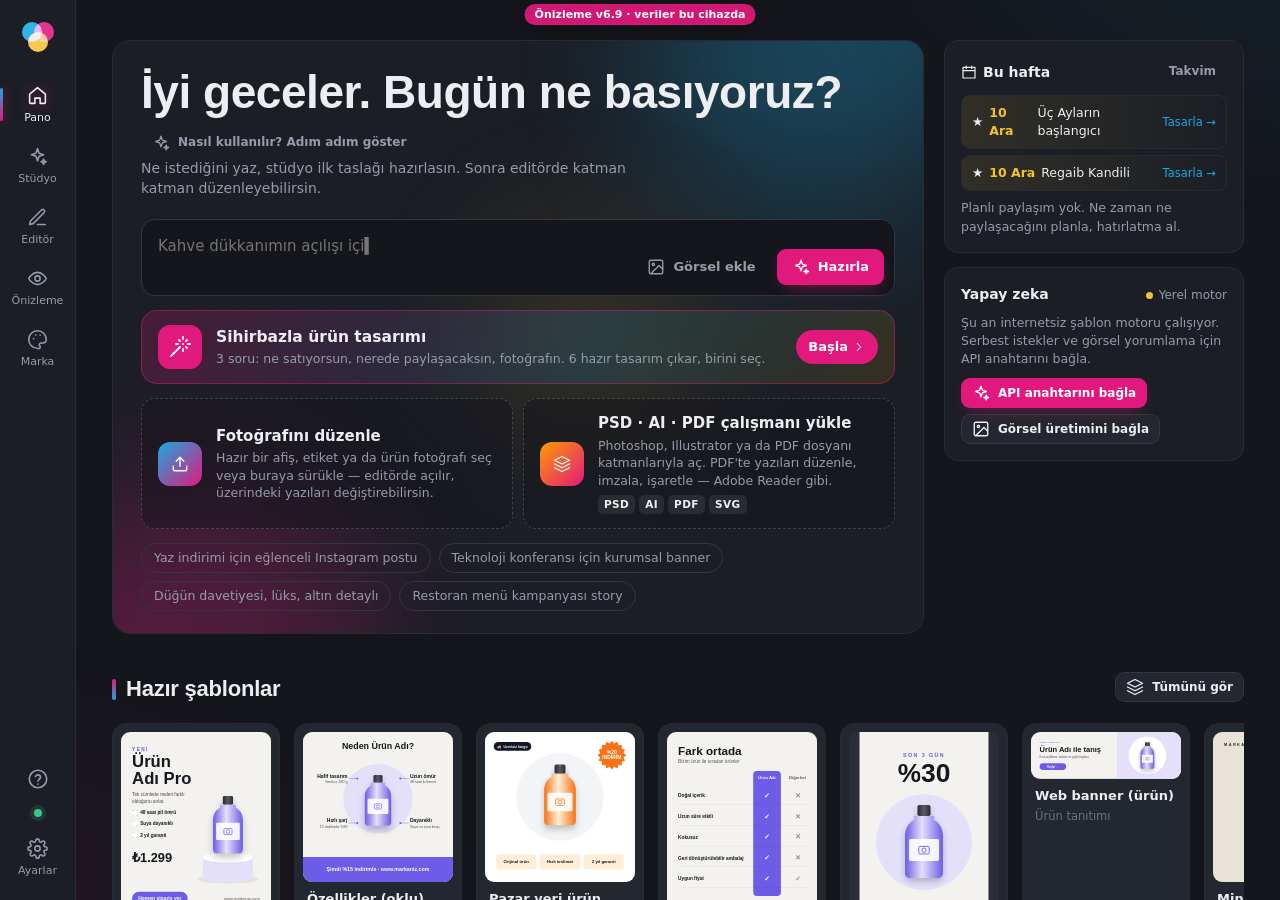
==== index.html @ 970232cd "Telefon önizlemesi v6.9 Co-Authored-By: Claude Opus 5.5 <noreply@anthropic.com> Claude-Session: http" ====
<!doctype html>
<html lang="tr">
<head>
  <meta charset="utf-8">
  <meta name="viewport" content="width=device-width, initial-scale=1, viewport-fit=cover, maximum-scale=1">
  <meta name="theme-color" content="#1B1E25">
  <meta name="mobile-web-app-capable" content="yes">
  <meta name="apple-mobile-web-app-capable" content="yes">
  <meta name="apple-mobile-web-app-status-bar-style" content="black-translucent">
  <meta name="apple-mobile-web-app-title" content="Stüdyo">
  <meta name="format-detection" content="telephone=no">
  <link rel="apple-touch-icon" href="icons/icon-180.png">
  <title>Tasarım Stüdyosu 6.9 · Önizleme</title>
  <link rel="icon" href="data:image/svg+xml,%3Csvg xmlns='http://www.w3.org/2000/svg' viewBox='0 0 32 32'%3E%3Ccircle cx='11' cy='13' r='8' fill='%2319A9E1' fill-opacity='.9'/%3E%3Ccircle cx='21' cy='13' r='8' fill='%23E2197C' fill-opacity='.9'/%3E%3Ccircle cx='16' cy='21' r='8' fill='%23F2C230' fill-opacity='.9'/%3E%3C/svg%3E">
  <link rel="stylesheet" href="css/app.css">
</head>
<body>
  <div class="app">
    <nav class="rail" aria-label="Ana menü">
      <div class="brand" title="Tasarım Stüdyosu"><i></i><i></i><i></i></div>
      <button class="nav-btn" data-route="pano"></button>
      <button class="nav-btn" data-route="studyo"></button>
      <button class="nav-btn" data-route="editor"></button>
      <button class="nav-btn" data-route="onizleme"></button>
      <button class="nav-btn" data-route="marka"></button>
      <div class="spacer"></div>
      <button class="rail-help" id="helpBtn" title="Nasıl kullanılır?" aria-label="Nasıl kullanılır?"><svg viewBox="0 0 24 24"><circle cx="12" cy="12" r="9.5"/><path d="M9.3 9.2a2.8 2.8 0 0 1 5.4 1c0 1.9-2.7 2.4-2.7 4.1"/><path d="M12 17.6h.01"/></svg></button>
      <span class="ai-dot" id="aiDot" title="Yapay zeka durumu"></span>
      <button class="nav-btn" data-route="ayarlar"></button>
    </nav>
    <main id="view"></main>
  </div>
  <div id="toasts" aria-live="polite"></div>
  <input type="file" id="filePick" accept="image/*" multiple hidden>
  <style>
#tsOnizleme{position:fixed;left:50%;transform:translateX(-50%);top:calc(env(safe-area-inset-top,0px) + 4px);z-index:99999;
 background:rgba(226,25,124,.92);color:#fff;font:600 11px/1 Inter,system-ui,sans-serif;padding:5px 10px;border-radius:99px;
 pointer-events:auto;box-shadow:0 4px 14px rgba(0,0,0,.3);white-space:nowrap}
#tsOnizleme b{font-weight:800}
</style>
<script>window.TS_SURUM='6.9';document.addEventListener('DOMContentLoaded',function(){var d=document.createElement('div');d.id='tsOnizleme';
d.innerHTML='<b>Önizleme v6.9</b> · veriler bu cihazda';d.title='Dokun: gizle';d.onclick=function(){d.remove()};document.body.appendChild(d);
setTimeout(function(){d.style.transition='opacity .6s';d.style.opacity='0';setTimeout(function(){d.remove()},700)},6000)});</script>
<script src="js/bulut.js"></script>
  <script src="js/motion.js"></script>
  <script src="js/render.js"></script>
  <script src="js/tools.js"></script>
  <script src="js/editor.js"></script>
  <script src="js/library.js"></script>
  <script src="js/food-art.js"></script>
  <script src="js/food-theme.js"></script>
  <script src="js/food.js"></script>
  <script src="js/importers.js"></script>
  <script src="js/features.js"></script>
  <script src="js/fontcatalog.js"></script>
  <script src="js/fonts.js"></script>
  <script src="js/coach.js"></script>
  <script src="js/p5-arac-kutusu.js"></script>
  <script src="js/p6-satis-araclari.js"></script>
  <script src="js/p7-bagis-kampanya.js"></script>
  <script src="js/p8-fotograf-paylasim.js"></script>
  <script src="js/p9-belge-kutuphane.js"></script>
  <script src="js/p10-vakit-takvim.js"></script>
  <script src="js/p11-kontrol-basit-mod.js"></script>
  <script src="js/p12-kurban-defter-esitleme.js"></script>
  <script src="js/p13-menu-video-ceviri.js"></script>
  <script src="js/bagis-hedef.js"></script>
  <script src="js/toplu-gonderim.js"></script>
  <script src="js/ayar-simgeleri.js"></script>
  <script src="js/tooltips.js"></script>
  <script src="js/tour.js"></script>
  <script src="js/mobile.js"></script>
  <script src="js/users.js"></script>
  <script src="js/guncelle.js"></script>
  <script src="js/app.js"></script>
</body>
</html>
---- css/app.css ----
/* ===== Tasarım Stüdyosu — arayüz ===== */
:root {
  --ink-0: #14161B;      /* çalışma alanı zemini */
  --ink-1: #1B1E25;      /* paneller */
  --ink-2: #23272F;      /* yükseltilmiş yüzey */
  --ink-3: #2D323C;      /* hover */
  --line: #313641;
  --line-soft: #272B34;
  --paper: #ECEEF2;      /* ana metin */
  --muted: #959CAA;
  --faint: #6B7280;
  --magenta: #E2197C;    /* proses macenta — birincil eylem */
  --magenta-2: #F04A98;
  --cyan: #19A9E1;       /* odak / bilgi */
  --yellow: #F2C230;     /* uyarı */
  --ok: #3CC48A;
  --danger: #F0535D;
  --r-panel: 14px;
  --r-ctl: 9px;
  --r-pill: 999px;
  --rail: 76px;
  --font-ui: 'Segoe UI Variable Text', 'Segoe UI', system-ui, -apple-system, Roboto, 'Helvetica Neue', Arial, sans-serif;
  --font-display: Bahnschrift, 'DIN Alternate', 'Roboto Condensed', 'Arial Narrow', 'Segoe UI', sans-serif;
  --shadow-pop: 0 18px 50px -12px rgba(0, 0, 0, .6), 0 0 0 1px rgba(255, 255, 255, .04);
  color-scheme: dark;
}
* { box-sizing: border-box; }
html, body { margin: 0; height: 100%; background: var(--ink-0); color: var(--paper); font: 14px/1.45 var(--font-ui); -webkit-font-smoothing: antialiased; }
body { overflow: hidden; }
button, input, select, textarea { font: inherit; color: inherit; }
button { cursor: pointer; }
:focus-visible { outline: 2px solid var(--cyan); outline-offset: 2px; }
::selection { background: rgba(226, 25, 124, .45); }
::-webkit-scrollbar { width: 10px; height: 10px; }
::-webkit-scrollbar-thumb { background: #3a404c; border-radius: 10px; border: 3px solid transparent; background-clip: padding-box; }
::-webkit-scrollbar-track { background: transparent; }
svg.i { width: 18px; height: 18px; flex: none; stroke: currentColor; fill: none; stroke-width: 1.8; stroke-linecap: round; stroke-linejoin: round; }

/* ---- Uygulama iskeleti */
.app { display: grid; grid-template-columns: var(--rail) 1fr; height: 100dvh; }
.rail { background: var(--ink-1); border-right: 1px solid var(--line-soft); display: flex; flex-direction: column; align-items: center; padding: 14px 0; gap: 4px; z-index: 20; }
.brand { width: 44px; height: 44px; display: grid; place-items: center; margin-bottom: 14px; position: relative; }
.brand i { position: absolute; width: 20px; height: 20px; border-radius: 50%; mix-blend-mode: screen; }
.brand i:nth-child(1) { background: var(--cyan); transform: translate(-6px, -4px); }
.brand i:nth-child(2) { background: var(--magenta); transform: translate(6px, -4px); }
.brand i:nth-child(3) { background: var(--yellow); transform: translate(0, 6px); }
.nav-btn { width: 60px; padding: 9px 0 7px; border: 0; background: none; border-radius: 12px; color: var(--muted); display: flex; flex-direction: column; align-items: center; gap: 4px; font-size: 11px; position: relative; transition: color .15s, background .15s; }
.nav-btn:hover { color: var(--paper); background: var(--ink-2); }
.nav-btn.on { color: var(--paper); }
.nav-btn.on::before { content: ''; position: absolute; left: -8px; top: 12px; bottom: 12px; width: 3px; border-radius: 3px; background: var(--magenta); }
.nav-btn svg.i { width: 21px; height: 21px; }
.rail .spacer { flex: 1; }
.ai-dot { width: 8px; height: 8px; border-radius: 50%; background: var(--faint); margin-bottom: 8px; }
.ai-dot.on { background: var(--ok); box-shadow: 0 0 0 4px rgba(60, 196, 138, .15); }

#view { position: relative; overflow: hidden; min-width: 0; }
.page { position: absolute; inset: 0; overflow: auto; }

/* ---- Ortak bileşenler */
.btn { display: inline-flex; align-items: center; justify-content: center; gap: 8px; height: 36px; padding: 0 14px; border-radius: var(--r-ctl); border: 1px solid var(--line); background: var(--ink-2); color: var(--paper); font-weight: 600; font-size: 13px; white-space: nowrap; transition: background .15s, border-color .15s, transform .08s; }
.btn:hover { background: var(--ink-3); border-color: #3d4350; }
.btn:active { transform: scale(.97); }
.btn.primary { background: var(--magenta); border-color: transparent; color: #fff; }
.btn.primary:hover { background: var(--magenta-2); }
.btn.ghost { background: transparent; border-color: transparent; color: var(--muted); }
.btn.ghost:hover { background: var(--ink-2); color: var(--paper); }
.btn.danger:hover { color: var(--danger); border-color: rgba(240, 83, 93, .4); }
.btn.sm { height: 30px; padding: 0 10px; font-size: 12px; }
.btn.icon { width: 36px; padding: 0; }
.btn.sm.icon { width: 30px; }
.btn[disabled] { opacity: .45; pointer-events: none; }
.chip { display: inline-flex; align-items: center; gap: 6px; height: 30px; padding: 0 12px; border-radius: var(--r-pill); border: 1px solid var(--line); background: transparent; color: var(--muted); font-size: 12.5px; white-space: nowrap; transition: all .15s; }
.chip:hover { color: var(--paper); border-color: #4a5160; }
.chip.on { color: #fff; background: rgba(226, 25, 124, .16); border-color: rgba(226, 25, 124, .6); }
.chip small { color: var(--faint); font-size: 11px; }
.field { display: flex; flex-direction: column; gap: 6px; }
.field > span { font-size: 12px; color: var(--muted); }
.inp, select.inp, textarea.inp { height: 36px; border-radius: var(--r-ctl); border: 1px solid var(--line); background: var(--ink-0); padding: 0 11px; width: 100%; outline: none; transition: border-color .15s; }
textarea.inp { height: auto; padding: 9px 11px; resize: vertical; min-height: 70px; }
.inp:focus { border-color: var(--cyan); }
.panel { background: var(--ink-1); border: 1px solid var(--line-soft); border-radius: var(--r-panel); }
.muted { color: var(--muted); }
.kbd { font: 11px var(--font-ui); padding: 1px 6px; border-radius: 5px; border: 1px solid var(--line); color: var(--muted); background: var(--ink-0); }
.h-display { font-family: var(--font-display); font-weight: 600; letter-spacing: -.01em; font-stretch: condensed; }
.empty { padding: 40px 20px; text-align: center; color: var(--muted); }
.empty b { display: block; color: var(--paper); font-size: 15px; margin-bottom: 4px; }

/* ---- Pano */
.dash { max-width: 1240px; margin: 0 auto; padding: 40px 36px 80px; }
.dash-hero { display: grid; grid-template-columns: 1fr 300px; gap: 20px; align-items: stretch; }
.prompt-card { position: relative; padding: 28px 28px 22px; border-radius: 18px; background: var(--ink-1); border: 1px solid var(--line-soft); overflow: hidden; }
.prompt-card::before { content: ''; position: absolute; inset: 0; pointer-events: none; background:
  radial-gradient(600px 220px at 100% 0%, rgba(25, 169, 225, .10), transparent 60%),
  radial-gradient(500px 240px at 0% 100%, rgba(226, 25, 124, .10), transparent 60%); }
.prompt-card h1 { position: relative; margin: 0 0 6px; font-size: clamp(30px, 4vw, 46px); line-height: 1.02; }
.prompt-card p.lead { position: relative; margin: 0 0 20px; color: var(--muted); max-width: 56ch; }
.prompt-box { position: relative; display: flex; gap: 10px; align-items: flex-end; background: var(--ink-0); border: 1px solid var(--line); border-radius: 14px; padding: 10px 10px 10px 16px; transition: border-color .2s, box-shadow .2s; }
.prompt-box:focus-within { border-color: rgba(226, 25, 124, .7); box-shadow: 0 0 0 4px rgba(226, 25, 124, .12); }
.prompt-box textarea { flex: 1; border: 0; outline: 0; background: transparent; resize: none; min-height: 48px; max-height: 160px; padding: 6px 0; font-size: 15px; }
.prompt-chips { position: relative; display: flex; flex-wrap: wrap; gap: 8px; margin-top: 14px; }
.side-stack { display: flex; flex-direction: column; gap: 14px; }
.mini { padding: 16px; }
.mini h3 { margin: 0 0 4px; font-size: 14px; }
.mini .url { font: 600 15px var(--font-display); color: var(--cyan); word-break: break-all; display: block; margin: 8px 0 4px; }
.mini .row { display: flex; align-items: center; gap: 8px; justify-content: space-between; }
.status-pill { display: inline-flex; align-items: center; gap: 6px; font-size: 12px; color: var(--muted); }
.status-pill i { width: 7px; height: 7px; border-radius: 50%; background: var(--faint); }
.status-pill.ok i { background: var(--ok); }
.sec-head { display: flex; align-items: baseline; justify-content: space-between; flex-wrap: wrap; margin: 38px 0 14px; gap: 4px 12px; }
.sec-head h2 { margin: 0; font-size: 22px; }
.formats { display: grid; grid-template-columns: repeat(auto-fill, minmax(150px, 1fr)); gap: 12px; }
.fmt { border: 1px solid var(--line-soft); background: var(--ink-1); border-radius: 12px; padding: 14px; text-align: left; display: flex; gap: 12px; align-items: center; transition: border-color .15s, background .15s; }
.fmt:hover { border-color: #444b59; background: var(--ink-2); }
.fmt .shape { flex: none; width: 34px; height: 34px; display: grid; place-items: center; }
.fmt .shape i { display: block; border: 1.5px solid var(--muted); border-radius: 3px; }
.fmt b { display: block; font-size: 13px; }
.fmt small { color: var(--faint); font-size: 11.5px; }
.projects { display: grid; grid-template-columns: repeat(auto-fill, minmax(220px, 1fr)); gap: 18px; }
.proj { position: relative; border-radius: 14px; background: var(--ink-1); border: 1px solid var(--line-soft); overflow: hidden; transition: border-color .15s; }
.proj:hover { border-color: #444b59; }
.proj .thumb { aspect-ratio: 4/3; display: grid; place-items: center; background: repeating-conic-gradient(#1f232a 0 25%, #1a1d23 0 50%) 0 0/16px 16px; cursor: pointer; position: relative; }
.proj .thumb img { max-width: 82%; max-height: 82%; box-shadow: 0 10px 30px rgba(0, 0, 0, .5); }
.proj .meta { padding: 11px 12px; display: flex; align-items: center; gap: 8px; }
.proj .meta div { flex: 1; min-width: 0; }
.proj .meta b { display: block; font-size: 13.5px; overflow: hidden; text-overflow: ellipsis; white-space: nowrap; }
.proj .meta small { color: var(--faint); font-size: 11.5px; }
.proj .acts { position: absolute; top: 10px; right: 10px; display: flex; gap: 6px; opacity: 0; transform: translateY(-4px); transition: all .18s; }
.proj:hover .acts, .proj:focus-within .acts { opacity: 1; transform: none; }
.proj .acts .btn { background: rgba(20, 22, 27, .85); backdrop-filter: blur(8px); }
@media (hover: none) { .proj .acts { opacity: 1; transform: none; } }

/* ---- Stüdyo */
.studio { display: grid; grid-template-columns: 280px 1fr 380px; height: 100%; }
.studio > section { min-height: 0; display: flex; flex-direction: column; }
.col-head { display: flex; align-items: center; gap: 10px; padding: 14px 16px; border-bottom: 1px solid var(--line-soft); min-height: 58px; }
.col-head h2 { margin: 0; font-size: 15px; flex: 1; }
.ref-col { background: var(--ink-1); border-right: 1px solid var(--line-soft); }
.ref-body { padding: 14px; overflow: auto; display: flex; flex-direction: column; gap: 14px; }
.drop { border: 1.5px dashed #3d4350; border-radius: 12px; padding: 22px 14px; text-align: center; color: var(--muted); transition: all .2s; cursor: pointer; background: var(--ink-0); }
.drop:hover, .drop.over { border-color: var(--magenta); color: var(--paper); background: rgba(226, 25, 124, .06); }
.drop svg.i { width: 26px; height: 26px; margin-bottom: 6px; }
.drop b { display: block; color: var(--paper); font-size: 13px; }
.drop small { font-size: 11.5px; }
.ref-current { border-radius: 12px; overflow: hidden; border: 1px solid var(--line); position: relative; background: var(--ink-0); }
.ref-current img { width: 100%; display: block; max-height: 220px; object-fit: contain; }
.ref-current .x { position: absolute; top: 6px; right: 6px; }
.swatches { display: flex; gap: 6px; flex-wrap: wrap; }
.sw { width: 28px; height: 28px; border-radius: 7px; border: 1px solid rgba(255, 255, 255, .1); cursor: pointer; }
.gallery { display: grid; grid-template-columns: repeat(3, 1fr); gap: 6px; }
.gallery button { padding: 0; aspect-ratio: 1; border-radius: 8px; overflow: hidden; border: 2px solid transparent; background: var(--ink-0); }
.gallery button.on { border-color: var(--magenta); }
.gallery img { width: 100%; height: 100%; object-fit: cover; display: block; }
.label { font-size: 12px; color: var(--muted); margin: 0 0 8px; display: flex; justify-content: space-between; }

.stage-col { background: var(--ink-0); }
.stage-col .col-head { background: var(--ink-0); }
.stage { flex: 1; min-height: 0; position: relative; display: grid; place-items: center; padding: 48px; overflow: hidden; }
.artboard { position: relative; box-shadow: 0 30px 80px -20px rgba(0, 0, 0, .7); background: #fff; }
.artboard svg { display: block; width: 100%; height: 100%; }
/* kesim işaretleri — atölyenin imzası */
.crop { position: absolute; width: 18px; height: 18px; pointer-events: none; }
.crop::before, .crop::after { content: ''; position: absolute; background: #5b6270; }
.crop::before { width: 1px; height: 14px; } .crop::after { width: 14px; height: 1px; }
.crop.tl { left: -24px; top: -24px; } .crop.tl::before { left: 23px; top: 0 } .crop.tl::after { left: 0; top: 23px; }
.crop.tr { right: -24px; top: -24px; } .crop.tr::before { left: 0; top: 0 } .crop.tr::after { left: 4px; top: 23px; }
.crop.bl { left: -24px; bottom: -24px; } .crop.bl::before { left: 23px; top: 4px } .crop.bl::after { left: 0; top: 0; }
.crop.br { right: -24px; bottom: -24px; } .crop.br::before { left: 0; top: 4px } .crop.br::after { left: 4px; top: 0; }
.reg { position: absolute; left: 50%; top: -34px; width: 14px; height: 14px; margin-left: -7px; border: 1px solid #5b6270; border-radius: 50%; pointer-events: none; }
.reg::before, .reg::after { content: ''; position: absolute; background: #5b6270; }
.reg::before { left: 6px; top: -4px; width: 1px; height: 20px; } .reg::after { top: 6px; left: -4px; height: 1px; width: 20px; }
.dims { position: absolute; left: 0; right: 0; bottom: -30px; text-align: center; font-size: 11.5px; color: var(--faint); pointer-events: none; }
.stage-empty { max-width: 380px; text-align: center; color: var(--muted); }
.stage-empty .sheet { width: 160px; height: 200px; margin: 0 auto 20px; border-radius: 4px; border: 1.5px dashed #3a404c; position: relative; }
.stage-empty b { color: var(--paper); font-size: 16px; display: block; margin-bottom: 4px; }
.busy { position: absolute; inset: 0; display: grid; place-items: center; background: rgba(20, 22, 27, .55); backdrop-filter: blur(3px); z-index: 4; }
.busy .ink { display: flex; gap: 8px; }
.busy .ink i { width: 12px; height: 12px; border-radius: 50%; animation: ink 1s infinite ease-in-out; }
.busy .ink i:nth-child(1) { background: var(--cyan); } .busy .ink i:nth-child(2) { background: var(--magenta); animation-delay: .12s; } .busy .ink i:nth-child(3) { background: var(--yellow); animation-delay: .24s; }
@keyframes ink { 0%, 100% { transform: translateY(0); opacity: .5; } 50% { transform: translateY(-10px); opacity: 1; } }
.versions { display: flex; gap: 8px; padding: 10px 16px; border-top: 1px solid var(--line-soft); overflow-x: auto; min-height: 74px; align-items: center; }
.versions button { flex: none; height: 54px; border-radius: 6px; border: 2px solid transparent; padding: 0; overflow: hidden; background: var(--ink-1); }
.versions button.on { border-color: var(--magenta); }
.versions img { height: 100%; display: block; }

.chat-col { background: var(--ink-1); border-left: 1px solid var(--line-soft); }
.msgs { flex: 1; overflow: auto; padding: 16px; display: flex; flex-direction: column; gap: 12px; }
.msg { max-width: 92%; padding: 10px 13px; border-radius: 14px; font-size: 13.5px; white-space: pre-wrap; word-wrap: break-word; }
.msg.user { align-self: flex-end; background: var(--magenta); color: #fff; border-bottom-right-radius: 4px; }
.msg.ai { align-self: flex-start; background: var(--ink-2); border-bottom-left-radius: 4px; }
.msg.note { align-self: stretch; background: rgba(242, 194, 48, .08); border: 1px solid rgba(242, 194, 48, .25); color: #e9d796; font-size: 12.5px; }
.msg .vbtn { margin-top: 8px; }
.chat-intro { color: var(--muted); font-size: 13px; }
.chat-intro b { color: var(--paper); display: block; font-size: 15px; margin-bottom: 4px; }
.chat-intro ul { padding-left: 18px; margin: 10px 0; }
.chat-intro li { margin-bottom: 4px; }
.composer { border-top: 1px solid var(--line-soft); padding: 12px; display: flex; flex-direction: column; gap: 10px; }
.composer .sugg { display: flex; gap: 6px; overflow-x: auto; padding-bottom: 2px; }
.composer .prompt-box { padding: 8px 8px 8px 12px; }
.composer textarea { min-height: 40px; font-size: 14px; }
.composer .opts { display: flex; gap: 8px; align-items: center; }
.composer select.inp { height: 30px; font-size: 12px; width: auto; padding: 0 8px; }

/* Mobil sekmeler (stüdyo) */
.m-tabs { display: none; }

/* ---- Önizleme */
.preview { display: flex; flex-direction: column; height: 100%; }
.pv-bar { display: flex; align-items: center; gap: 10px; padding: 12px 18px; border-bottom: 1px solid var(--line-soft); background: var(--ink-1); flex-wrap: wrap; }
.pv-bar h2 { margin: 0; font-size: 16px; flex: 1; min-width: 120px; overflow: hidden; text-overflow: ellipsis; white-space: nowrap; }
.seg { display: inline-flex; background: var(--ink-0); border: 1px solid var(--line); border-radius: 10px; padding: 3px; gap: 2px; }
.seg button { border: 0; background: transparent; color: var(--muted); height: 28px; padding: 0 11px; border-radius: 7px; font-size: 12.5px; display: inline-flex; align-items: center; gap: 6px; }
.seg button.on { background: var(--ink-3); color: var(--paper); }
.pv-stage { flex: 1; min-height: 0; display: grid; place-items: center; padding: 40px; overflow: auto; position: relative; }
.pv-stage.light { background: #E9EAEE; }
.pv-stage.light .dims { color: #777; }
.device-phone { position: relative; border-radius: 46px; padding: 14px; background: #0c0d10; box-shadow: 0 0 0 2px #2b2f37, 0 40px 90px -20px rgba(0, 0, 0, .8); }
.device-phone .screen { border-radius: 34px; overflow: hidden; background: #000; position: relative; }
.device-phone .notch { position: absolute; top: 10px; left: 50%; width: 90px; height: 26px; margin-left: -45px; background: #0c0d10; border-radius: 20px; z-index: 2; }
.device-phone .feed { background: #fff; color: #111; }
.feed-head { display: flex; align-items: center; gap: 8px; padding: 46px 12px 10px; font-size: 12px; font-weight: 600; }
.feed-head i { width: 26px; height: 26px; border-radius: 50%; background: conic-gradient(var(--yellow), var(--magenta), var(--cyan), var(--yellow)); }
.feed-foot { padding: 10px 12px 18px; font-size: 12px; color: #333; }
.device-monitor .bezel { background: #0c0d10; padding: 14px 14px 18px; border-radius: 14px; box-shadow: 0 0 0 2px #2b2f37, 0 40px 90px -20px rgba(0, 0, 0, .8); }
.device-monitor .site { background: #f4f5f7; }
.device-monitor .nav { height: 36px; background: #fff; display: flex; align-items: center; gap: 14px; padding: 0 16px; border-bottom: 1px solid #e5e7eb; }
.device-monitor .nav i { display: block; height: 7px; border-radius: 4px; background: #d1d5db; }
.device-monitor .stand { width: 120px; height: 46px; margin: 0 auto; background: linear-gradient(#22252c, #16181d); clip-path: polygon(30% 0, 70% 0, 85% 100%, 15% 100%); }
.paper-sheet { background: #fff; box-shadow: 0 2px 4px rgba(0, 0, 0, .1), 0 30px 60px -10px rgba(0, 0, 0, .35); }

/* ---- Ayarlar */
.settings { max-width: 860px; margin: 0 auto; padding: 40px 32px 90px; }
.settings h1 { font-size: 34px; margin: 0 0 6px; }
.prov-grid { display: grid; grid-template-columns: repeat(2, 1fr); gap: 12px; margin: 18px 0; }
.prov { text-align: left; padding: 16px; border-radius: 12px; border: 1px solid var(--line); background: var(--ink-1); display: flex; gap: 12px; }
.prov.on { border-color: var(--magenta); background: rgba(226, 25, 124, .07); }
.prov .dot { flex: none; width: 18px; height: 18px; border-radius: 50%; border: 2px solid var(--line); margin-top: 2px; position: relative; }
.prov.on .dot { border-color: var(--magenta); }
.prov.on .dot::after { content: ''; position: absolute; inset: 3px; border-radius: 50%; background: var(--magenta); }
.prov b { display: block; margin-bottom: 2px; }
.prov small { color: var(--muted); }
.form-grid { display: grid; grid-template-columns: 1fr 1fr; gap: 14px; }
.card-sec { padding: 20px; margin-top: 16px; }
.card-sec h3 { margin: 0 0 4px; font-size: 16px; }
.card-sec > p { margin: 0 0 16px; color: var(--muted); }

/* ---- Toast, modal, komut paleti */
#toasts { position: fixed; right: 18px; bottom: 18px; display: flex; flex-direction: column; gap: 8px; z-index: 100; pointer-events: none; }
.toast { pointer-events: auto; background: var(--ink-2); border: 1px solid var(--line); border-radius: 11px; padding: 10px 14px; box-shadow: var(--shadow-pop); display: flex; gap: 10px; align-items: center; font-size: 13px; max-width: 360px; }
.toast i.b { width: 8px; height: 8px; border-radius: 50%; background: var(--ok); flex: none; }
.toast.err i.b { background: var(--danger); }
.overlay { position: fixed; inset: 0; background: rgba(8, 9, 12, .6); backdrop-filter: blur(4px); z-index: 90; display: flex; align-items: flex-start; justify-content: center; padding: 12vh 16px 16px; }
.dialog { width: 100%; max-width: 560px; background: var(--ink-1); border: 1px solid var(--line); border-radius: 16px; box-shadow: var(--shadow-pop); overflow: hidden; }
.dialog .d-body { padding: 20px; }
.dialog .d-foot { padding: 12px 20px; border-top: 1px solid var(--line-soft); display: flex; justify-content: flex-end; gap: 8px; }
.dialog h3 { margin: 0 0 6px; font-size: 18px; }
.cmdk input { border: 0; border-bottom: 1px solid var(--line-soft); border-radius: 0; height: 54px; font-size: 16px; padding: 0 20px; background: transparent; width: 100%; outline: 0; }
.cmdk .list { max-height: 50vh; overflow: auto; padding: 8px; }
.cmdk .it { display: flex; align-items: center; gap: 12px; padding: 10px 12px; border-radius: 9px; cursor: pointer; color: var(--muted); }
.cmdk .it span { flex: 1; color: var(--paper); }
.cmdk .it.on { background: var(--ink-3); }
.cmdk .grp { font-size: 11.5px; color: var(--faint); padding: 10px 12px 4px; }

/* ===== Editör ===== */
.editor { display: grid; grid-template-rows: 52px 1fr; grid-template-columns: 56px 1fr 300px; height: 100%; }
.ed-top { grid-column: 1 / -1; display: flex; align-items: center; gap: 6px; padding: 0 10px; background: var(--ink-1); border-bottom: 1px solid var(--line-soft); min-width: 0; }
.ed-top .name { background: transparent; border: 1px solid transparent; border-radius: 8px; height: 32px; padding: 0 8px; font-weight: 600; width: 220px; max-width: 30vw; outline: 0; }
.ed-top .name:hover { border-color: var(--line); }
.ed-top .name:focus { border-color: var(--cyan); background: var(--ink-0); }
.ed-top .sep { width: 1px; height: 22px; background: var(--line); margin: 0 4px; }
.ed-top .grow { flex: 1; }
.zoom-val { min-width: 52px; text-align: center; font-size: 12px; color: var(--muted); background: none; border: 0; }
.tools { background: var(--ink-1); border-right: 1px solid var(--line-soft); display: flex; flex-direction: column; align-items: center; gap: 2px; padding: 8px 0; overflow-y: auto; }
.tool { width: 40px; height: 40px; border-radius: 10px; border: 0; background: transparent; color: var(--muted); display: grid; place-items: center; position: relative; flex: none; }
.tool:hover { background: var(--ink-2); color: var(--paper); }
.tool.on { background: rgba(226, 25, 124, .16); color: #fff; box-shadow: inset 0 0 0 1px rgba(226, 25, 124, .55); }
.tool .tip { position: absolute; left: 48px; white-space: nowrap; background: var(--ink-3); padding: 4px 8px; border-radius: 6px; font-size: 12px; opacity: 0; pointer-events: none; transition: opacity .12s; z-index: 30; color: var(--paper); }
.tool:hover .tip { opacity: 1; }
.tools hr { width: 26px; border: 0; border-top: 1px solid var(--line); margin: 6px 0; }
.ed-viewport { position: relative; overflow: hidden; background: var(--ink-0); touch-action: none; user-select: none; -webkit-user-select: none; }
.ed-viewport.hand { cursor: grab; } .ed-viewport.panning { cursor: grabbing; }
.ed-viewport.draw { cursor: crosshair; } .ed-viewport.texting { cursor: text; }
.ed-stage { position: absolute; left: 0; top: 0; transform-origin: 0 0; }
.ed-stage .artboard { box-shadow: 0 0 0 1px rgba(255, 255, 255, .05), 0 30px 80px -20px rgba(0, 0, 0, .75); }
.ed-overlay { position: absolute; inset: 0; width: 100%; height: 100%; pointer-events: none; overflow: visible; }
.ed-overlay .sel { fill: none; stroke: var(--cyan); stroke-width: 1.5; }
.ed-overlay .hov { fill: none; stroke: var(--cyan); stroke-width: 1; opacity: .7; }
.ed-overlay .hdl { fill: #fff; stroke: var(--cyan); stroke-width: 1.5; pointer-events: all; }
.ed-overlay .rot { fill: var(--cyan); stroke: #fff; stroke-width: 1.5; pointer-events: all; cursor: grab; }
.ed-overlay .guide { stroke: var(--magenta); stroke-width: 1; stroke-dasharray: 4 3; }
.ed-overlay .marq { fill: rgba(25, 169, 225, .08); stroke: var(--cyan); stroke-dasharray: 3 3; }
.ed-overlay .pen { fill: none; stroke: var(--magenta); stroke-width: 1.5; }
.ed-overlay .penpt { fill: #fff; stroke: var(--magenta); stroke-width: 1.5; }
.ed-overlay .size-tag { fill: var(--cyan); }
.ed-overlay text { fill: #fff; font: 600 11px var(--font-ui); }
.text-edit { position: absolute; background: rgba(25, 169, 225, .06); border: 1px dashed var(--cyan); outline: 0; resize: none; overflow: hidden; padding: 0; margin: 0; transform-origin: 0 0; z-index: 5; white-space: pre-wrap; }
.tool-opts { position: absolute; top: 10px; left: 50%; transform: translateX(-50%); display: flex; align-items: center; gap: 10px; background: var(--ink-2); border: 1px solid var(--line); border-radius: 12px; padding: 6px 10px; box-shadow: var(--shadow-pop); font-size: 12px; color: var(--muted); z-index: 6; }
.tool-opts[hidden] { display: none; }
.tool-opts input[type=range] { width: 90px; }
.zoom-float { position: absolute; right: 12px; bottom: 12px; display: flex; gap: 4px; background: var(--ink-2); border: 1px solid var(--line); border-radius: 10px; padding: 3px; z-index: 6; }

.ed-panel { background: var(--ink-1); border-left: 1px solid var(--line-soft); display: flex; flex-direction: column; min-height: 0; }
.ed-panel .tabs { display: flex; padding: 8px 8px 0; gap: 4px; border-bottom: 1px solid var(--line-soft); }
.ed-panel .tabs button { flex: 1; border: 0; background: none; color: var(--muted); padding: 8px 0 10px; font-weight: 600; font-size: 12.5px; border-bottom: 2px solid transparent; display: flex; gap: 6px; align-items: center; justify-content: center; }
.ed-panel .tabs button.on { color: var(--paper); border-color: var(--magenta); }
.ed-panel .scroll { overflow: auto; flex: 1; }
.grp { padding: 14px 14px 16px; border-bottom: 1px solid var(--line-soft); }
.grp > h4 { margin: 0 0 10px; font-size: 12px; font-weight: 600; color: var(--muted); display: flex; align-items: center; justify-content: space-between; }
.g2 { display: grid; grid-template-columns: 1fr 1fr; gap: 8px; }
.g3 { display: grid; grid-template-columns: 1fr 1fr 1fr; gap: 8px; }
.g4 { display: grid; grid-template-columns: repeat(4, 1fr); gap: 6px; }
.num { position: relative; }
.num > b { position: absolute; left: 9px; top: 50%; transform: translateY(-50%); font-size: 11px; color: var(--faint); font-weight: 600; pointer-events: none; }
.num input { padding-left: 24px; height: 32px; font-size: 12.5px; }
.prow { display: flex; align-items: center; gap: 8px; margin-top: 8px; }
.prow > span { font-size: 12px; color: var(--muted); width: 84px; flex: none; }
.prow input[type=range] { flex: 1; min-width: 0; }
.prow output { width: 36px; text-align: right; font-size: 11.5px; color: var(--muted); }
input[type=range] { accent-color: var(--magenta); height: 18px; }
.color { display: flex; align-items: center; gap: 6px; height: 32px; border: 1px solid var(--line); border-radius: 8px; background: var(--ink-0); padding: 0 8px 0 4px; flex: 1; min-width: 0; }
.color input[type=color] { width: 24px; height: 24px; border: 0; padding: 0; background: none; border-radius: 6px; cursor: pointer; flex: none; }
.color input[type=color]::-webkit-color-swatch-wrapper { padding: 0; }
.color input[type=color]::-webkit-color-swatch { border: 1px solid rgba(255, 255, 255, .15); border-radius: 6px; }
.color input[type=text] { border: 0; background: transparent; outline: 0; width: 100%; font-size: 12px; text-transform: uppercase; min-width: 0; }
.iconrow { display: flex; gap: 4px; flex-wrap: wrap; }
.iconrow .btn { flex: 1; min-width: 32px; }
.btn.on { background: rgba(226, 25, 124, .16); border-color: rgba(226, 25, 124, .55); color: #fff; }
.switch { display: flex; align-items: center; gap: 8px; font-size: 12px; color: var(--muted); cursor: pointer; }
.switch input { accent-color: var(--magenta); }
.layers { padding: 6px; }
.lay { display: flex; align-items: center; gap: 8px; height: 38px; padding: 0 6px 0 8px; border-radius: 8px; cursor: pointer; color: var(--muted); border: 1px solid transparent; }
.lay:hover { background: var(--ink-2); }
.lay.on { background: rgba(25, 169, 225, .12); border-color: rgba(25, 169, 225, .35); color: var(--paper); }
.lay.hidden span { opacity: .45; }
.lay .ico { width: 26px; height: 26px; border-radius: 6px; background: var(--ink-0); display: grid; place-items: center; flex: none; overflow: hidden; }
.lay .ico img { width: 100%; height: 100%; object-fit: cover; }
.lay .ico svg.i { width: 15px; height: 15px; }
.lay span { flex: 1; overflow: hidden; text-overflow: ellipsis; white-space: nowrap; font-size: 12.5px; color: var(--paper); }
.lay .lb { width: 26px; height: 26px; border: 0; background: none; color: var(--faint); border-radius: 6px; display: grid; place-items: center; padding: 0; }
.lay .lb:hover { color: var(--paper); background: var(--ink-3); }
.lay .lb svg.i { width: 15px; height: 15px; }
.lay.drag-over { box-shadow: inset 0 2px 0 var(--magenta); }
.filter-presets { display: grid; grid-template-columns: repeat(3, 1fr); gap: 6px; margin-bottom: 6px; }
.filter-presets button { height: 30px; font-size: 11.5px; border-radius: 7px; border: 1px solid var(--line); background: var(--ink-0); color: var(--muted); }
.filter-presets button:hover { color: var(--paper); border-color: #4a5160; }
.sheet-handle { display: none; }

/* ===== Mobil ===== */
@media (max-width: 1100px) {
  .studio { grid-template-columns: 240px 1fr 330px; }
  .dash-hero { grid-template-columns: 1fr; }
  .side-stack { flex-direction: row; } .side-stack > * { flex: 1; }
}
@media (max-width: 820px) {
  :root { --rail: 0px; }
  .app { grid-template-columns: 1fr; grid-template-rows: 1fr 64px; }
  .rail { grid-row: 2; flex-direction: row; justify-content: space-around; padding: 0 6px env(safe-area-inset-bottom); border-right: 0; border-top: 1px solid var(--line-soft); }
  .rail .brand, .rail .spacer, .ai-dot { display: none; }
  .nav-btn { width: auto; flex: 1; }
  .nav-btn.on::before { left: 30%; right: 30%; top: -1px; bottom: auto; width: auto; height: 3px; }
  .dash { padding: 22px 16px 40px; }
  .prompt-card { padding: 20px 16px 16px; }
  .side-stack { flex-direction: column; }
  .projects { grid-template-columns: repeat(2, 1fr); gap: 10px; }
  .formats { grid-template-columns: repeat(2, 1fr); }
  .studio { display: flex; flex-direction: column; }
  .studio > section { display: none; flex: 1; }
  .studio > section.m-on { display: flex; }
  .ref-col, .chat-col { border: 0; }
  .m-tabs { display: flex; gap: 4px; padding: 8px; background: var(--ink-1); border-bottom: 1px solid var(--line-soft); }
  .m-tabs button { flex: 1; height: 34px; border: 0; border-radius: 9px; background: transparent; color: var(--muted); font-weight: 600; font-size: 13px; display: flex; align-items: center; justify-content: center; gap: 6px; }
  .m-tabs button.on { background: var(--ink-3); color: var(--paper); }
  .stage { padding: 30px 22px; }
  .col-head { padding: 10px 12px; min-height: 50px; }
  .editor { grid-template-columns: 1fr; grid-template-rows: 50px 1fr 56px; }
  .tools { grid-row: 3; flex-direction: row; overflow-x: auto; border: 0; border-top: 1px solid var(--line-soft); padding: 0 6px; justify-content: flex-start; }
  .tools hr { width: 1px; height: 24px; border: 0; border-left: 1px solid var(--line); margin: 0 4px; }
  .tool .tip { display: none; }
  .ed-panel { position: fixed; left: 0; right: 0; bottom: 120px; height: 52vh; z-index: 40; border: 1px solid var(--line); border-radius: 18px 18px 0 0; box-shadow: var(--shadow-pop); transform: translateY(110%); transition: transform .35s cubic-bezier(.2, .9, .25, 1.05); }
  .ed-panel.open { transform: none; }
  .sheet-handle { display: block; width: 40px; height: 4px; border-radius: 4px; background: #4a5160; margin: 8px auto 0; }
  .ed-top .name { width: 110px; }
  .ed-top .hide-m { display: none; }
  .pv-stage { padding: 20px; }
  .prov-grid, .form-grid { grid-template-columns: 1fr; }
  .settings { padding: 24px 16px 60px; }
  .tool-opts { top: 8px; max-width: calc(100% - 16px); overflow-x: auto; }
  #toasts { left: 12px; right: 12px; bottom: 76px; }
}
@media (prefers-reduced-motion: reduce) { * { transition: none !important; animation: none !important; } }

/* ===================== v2: efektler ve yeni bileşenler ===================== */
.rail { position: relative; }
.nav-btn.on::before { display: none; }
.nav-ind { position: absolute; left: 0; top: 0; width: 3px; border-radius: 3px; background: linear-gradient(var(--cyan), var(--magenta)); pointer-events: none; box-shadow: 0 0 12px rgba(226, 25, 124, .6); }
@media (max-width: 820px) { .nav-ind { top: -1px; background: linear-gradient(90deg, var(--cyan), var(--magenta)); } }

/* birincil düğme parıltısı */
.btn.primary { position: relative; overflow: hidden; }
.btn.primary::after { content: ''; position: absolute; inset: 0; background: linear-gradient(110deg, transparent 30%, rgba(255, 255, 255, .35) 50%, transparent 70%); transform: translateX(-120%); transition: transform .6s ease; pointer-events: none; }
.btn.primary:hover::after { transform: translateX(120%); }

/* mürekkep damlası (sıçrama) */
.ink-drop { position: fixed; border-radius: 50%; pointer-events: none; z-index: 200; margin: -4px 0 0 -4px; mix-blend-mode: screen; }

/* pano: hareketli mürekkep lekeleri */
.prompt-card > *:not(.ink-blob) { position: relative; z-index: 1; }
.ink-blob { position: absolute; width: 340px; height: 340px; border-radius: 50%; filter: blur(70px); opacity: .22; pointer-events: none; animation: drift 22s ease-in-out infinite alternate; z-index: 0; }
.ink-blob.c { background: var(--cyan); top: -140px; right: -60px; }
.ink-blob.m { background: var(--magenta); bottom: -170px; left: -80px; animation-duration: 26s; animation-delay: -6s; }
.ink-blob.y { background: var(--yellow); top: 30%; left: 45%; width: 220px; height: 220px; opacity: .12; animation-duration: 30s; animation-delay: -12s; }
@keyframes drift { 0% { transform: translate(0, 0) scale(1); } 33% { transform: translate(60px, 30px) scale(1.15); } 66% { transform: translate(-40px, 50px) scale(.9); } 100% { transform: translate(30px, -30px) scale(1.05); } }
.prompt-card::before { z-index: 0; }

/* kart kalkışı */
.proj, .fmt, .tpl, .opt, .adapt-it { transition: transform .35s cubic-bezier(.2, .9, .25, 1.2), border-color .15s, box-shadow .35s; }
.proj:hover, .fmt:hover, .tpl:hover { transform: translateY(-3px); box-shadow: 0 14px 30px -14px rgba(0, 0, 0, .7); }
.fmt-img .shape { color: var(--magenta); }

/* QR */
.phone-card { display: flex; gap: 14px; align-items: center; }
.qr { flex: none; width: 92px; height: 92px; border-radius: 10px; overflow: hidden; cursor: zoom-in; background: #fff; transition: transform .3s cubic-bezier(.2, .9, .25, 1.2); }
.qr:hover { transform: scale(1.05) rotate(-1deg); }
.qr svg { width: 100%; height: 100%; display: block; }

/* yapay zeka kartı ve bağlantı penceresi */
.status-pill.off i { background: var(--yellow); }
.pill-btn { border: 0; background: none; cursor: pointer; padding: 4px 6px; border-radius: 8px; }
.pill-btn:hover { background: var(--ink-2); color: var(--paper); }
.pill-btn u { color: var(--magenta-2); text-decoration: none; font-weight: 600; }
.ai-card.on { border-color: rgba(60, 196, 138, .35); }
.ai-head { display: flex; gap: 14px; align-items: center; margin-bottom: 16px; }
.ai-orb { position: relative; flex: none; width: 46px; height: 46px; }
.ai-orb i { position: absolute; width: 26px; height: 26px; border-radius: 50%; mix-blend-mode: screen; animation: orb 4s ease-in-out infinite; }
.ai-orb i:nth-child(1) { background: var(--cyan); left: 0; top: 4px; }
.ai-orb i:nth-child(2) { background: var(--magenta); right: 0; top: 4px; animation-delay: -1.3s; }
.ai-orb i:nth-child(3) { background: var(--yellow); left: 10px; bottom: 0; animation-delay: -2.6s; }
@keyframes orb { 0%, 100% { transform: translate(0, 0); } 50% { transform: translate(3px, -3px) scale(1.08); } }
.prov-pills { display: flex; flex-wrap: wrap; gap: 6px; margin-bottom: 4px; }
.key-row { display: flex; gap: 6px; }
.ai-status { margin-top: 14px; padding: 11px 13px; border-radius: 10px; font-size: 13px; display: flex; gap: 8px; align-items: flex-start; flex-wrap: wrap; }
.ai-status.wait { background: rgba(25, 169, 225, .08); border: 1px solid rgba(25, 169, 225, .3); }
.ai-status.ok { background: rgba(60, 196, 138, .1); border: 1px solid rgba(60, 196, 138, .35); color: #9be6c4; }
.ai-status.err { background: rgba(240, 83, 93, .08); border: 1px solid rgba(240, 83, 93, .35); color: #f6b0b5; display: block; }
.ink-dots { display: inline-flex; gap: 4px; margin-right: 4px; }
.ink-dots i { width: 7px; height: 7px; border-radius: 50%; animation: ink 1s infinite; }
.ink-dots i:nth-child(1) { background: var(--cyan); } .ink-dots i:nth-child(2) { background: var(--magenta); animation-delay: .12s; } .ink-dots i:nth-child(3) { background: var(--yellow); animation-delay: .24s; }

/* baskı animasyonu */
.press { position: absolute; inset: 0; z-index: 5; display: flex; flex-direction: column; align-items: center; justify-content: center; gap: 22px; background: rgba(20, 22, 27, .72); backdrop-filter: blur(6px); }
.press-sheet { position: relative; width: 170px; height: 220px; border-radius: 4px; background: #F4F4F1; overflow: hidden; box-shadow: 0 30px 60px -20px rgba(0, 0, 0, .8); padding: 30px 18px; display: flex; flex-direction: column; gap: 12px; }
.press-line { display: block; height: 10px; border-radius: 3px; background: #dcdcd6; transform-origin: left; animation: lineprint 2.4s ease-in-out infinite; }
.press-line:nth-child(3) { width: 80%; height: 22px; background: #c9c9c2; animation-delay: .1s; }
.press-line:nth-child(4) { width: 60%; animation-delay: .25s; } .press-line:nth-child(5) { width: 70%; animation-delay: .4s; }
.press-line:nth-child(6) { width: 45%; animation-delay: .55s; } .press-line:nth-child(7) { width: 35%; height: 18px; margin-top: auto; border-radius: 10px; background: var(--magenta); animation-delay: .7s; }
@keyframes lineprint { 0% { transform: scaleX(0); opacity: 0; } 30%, 75% { transform: scaleX(1); opacity: 1; } 100% { transform: scaleX(1); opacity: 0; } }
.press-roller { position: absolute; left: -10%; right: -10%; height: 16px; top: -20px; border-radius: 10px; background: linear-gradient(90deg, var(--cyan), var(--magenta), var(--yellow)); box-shadow: 0 6px 18px rgba(226, 25, 124, .5); animation: roll 2.4s cubic-bezier(.65, 0, .35, 1) infinite; z-index: 2; }
.press-scan { position: absolute; left: 0; right: 0; top: 0; height: 40%; background: linear-gradient(rgba(226, 25, 124, .0), rgba(226, 25, 124, .14)); animation: roll 2.4s cubic-bezier(.65, 0, .35, 1) infinite; }
@keyframes roll { 0% { transform: translateY(0); } 100% { transform: translateY(260px); } }
.press-text { text-align: center; }
.press-text b { display: block; font-size: 22px; letter-spacing: .02em; }
.press-text span { display: block; color: var(--muted); font-size: 13px; margin-top: 2px; }
.reveal-roller { position: absolute; left: -12px; right: -12px; height: 10px; margin-top: -5px; border-radius: 8px; background: linear-gradient(90deg, var(--cyan), var(--magenta), var(--yellow)); box-shadow: 0 0 22px rgba(226, 25, 124, .7); z-index: 3; pointer-events: none; }

/* seçenek seçici */
.options { position: absolute; inset: 0; z-index: 6; background: rgba(20, 22, 27, .92); backdrop-filter: blur(8px); display: flex; flex-direction: column; padding: 22px; overflow: auto; }
.opt-head { display: flex; align-items: baseline; gap: 12px; margin-bottom: 18px; flex-wrap: wrap; }
.opt-head b { font-size: 22px; }
.opt-grid { display: grid; gap: 18px; flex: 1; align-items: center; justify-items: center; }
.opt-grid.n2 { grid-template-columns: repeat(2, 1fr); } .opt-grid.n3 { grid-template-columns: repeat(3, 1fr); } .opt-grid.n4 { grid-template-columns: repeat(2, 1fr); }
@media (min-width: 1500px) { .opt-grid.n4 { grid-template-columns: repeat(4, 1fr); } }
.opt { border: 1px solid var(--line); background: var(--ink-1); border-radius: 14px; padding: 10px; display: flex; flex-direction: column; gap: 10px; width: 100%; max-width: 380px; align-items: center; }
.opt:hover { transform: translateY(-6px) scale(1.02); border-color: var(--magenta); box-shadow: 0 24px 50px -20px rgba(226, 25, 124, .45); }
.opt-art { display: block; width: 100%; background: #fff; overflow: hidden; border-radius: 4px; }
.opt-art svg { display: block; width: 100%; height: 100%; }
.opt-lab { display: flex; justify-content: space-between; width: 100%; font-size: 13px; padding: 0 4px; }
.opt-lab small { color: var(--muted); }
@media (max-width: 820px) { .opt-grid.n3, .opt-grid.n4 { grid-template-columns: 1fr 1fr; } .options { padding: 14px; } }

/* stüdyo: galeri düzenle düğmesi, mikrofon */
.g-it { position: relative; aspect-ratio: 1; border-radius: 8px; overflow: hidden; border: 2px solid transparent; }
.g-it.on { border-color: var(--magenta); }
.g-it > button[data-u] { width: 100%; height: 100%; padding: 0; border: 0; background: var(--ink-0); aspect-ratio: auto; }
.gallery .g-it button { border-radius: 0; }
.gallery .g-it .g-edit { position: absolute; right: 4px; bottom: 4px; width: 26px; height: 26px; border-radius: 7px; border: 0; background: rgba(20, 22, 27, .85); color: #fff; display: grid; place-items: center; opacity: 0; transition: opacity .15s; padding: 0; }
.g-edit svg.i { width: 14px; height: 14px; }
.g-it:hover .g-edit { opacity: 1; }
@media (hover: none) { .g-edit { opacity: 1; } }
.edit-direct { width: 100%; margin-top: 8px; }
.mic.rec { color: #fff; background: var(--danger); animation: pulse 1.2s infinite; }
@keyframes pulse { 0%, 100% { box-shadow: 0 0 0 0 rgba(240, 83, 93, .5); } 50% { box-shadow: 0 0 0 8px rgba(240, 83, 93, 0); } }
.composer .opts { flex-wrap: wrap; }

/* şablonlar */
.tpl-row { display: grid; grid-template-columns: repeat(auto-fill, minmax(170px, 1fr)); gap: 14px; }
.tpl { border-radius: 12px; border: 1px solid var(--line-soft); background: var(--ink-1); overflow: hidden; }
.tpl-th { width: 100%; aspect-ratio: 1; border: 0; padding: 12px; background: repeating-conic-gradient(#1f232a 0 25%, #1a1d23 0 50%) 0 0/14px 14px; display: grid; place-items: center; }
.tpl-th img { max-width: 100%; max-height: 100%; box-shadow: 0 8px 24px rgba(0, 0, 0, .5); }
.tpl-meta { display: flex; align-items: center; gap: 4px; padding: 8px 6px 8px 12px; font-size: 13px; }
.tpl-meta b { flex: 1; overflow: hidden; text-overflow: ellipsis; white-space: nowrap; }
.tpl-meta span { display: flex; }
.tpl-fields { display: grid; gap: 12px; max-height: 50vh; overflow: auto; }

/* toplu üretim */
.batch .steps { display: flex; flex-direction: column; gap: 14px; margin-top: 12px; }
.batch .step { display: flex; flex-direction: column; gap: 6px; }
.batch .step > b { font-size: 12.5px; color: var(--muted); font-weight: 600; }
.map { display: grid; gap: 8px; margin-top: 8px; max-height: 36vh; overflow: auto; }
.map label { display: grid; grid-template-columns: 1fr 1fr; gap: 10px; align-items: center; }
.map label span { font-size: 13px; display: flex; flex-direction: column; }
.map small { color: var(--faint); font-size: 11.5px; overflow: hidden; text-overflow: ellipsis; white-space: nowrap; }
.map select { height: 32px; }
.batch-prev { display: flex; gap: 6px; flex-wrap: wrap; margin-top: 10px; align-items: center; }
.progress { margin-top: 16px; height: 26px; border-radius: 8px; background: var(--ink-0); border: 1px solid var(--line); position: relative; overflow: hidden; }
.progress i { position: absolute; inset: 0 auto 0 0; width: 0; background: linear-gradient(90deg, var(--cyan), var(--magenta)); transition: width .25s; }
.progress span { position: relative; display: block; text-align: center; line-height: 24px; font-size: 12px; font-weight: 600; }
.dialog { max-height: 86vh; display: flex; flex-direction: column; }
.dialog .d-body { overflow: auto; }

/* format uyarlama */
.fmt-checks { display: grid; grid-template-columns: 1fr 1fr; gap: 8px; margin-top: 12px; }
.fmt-check { display: flex; align-items: center; gap: 10px; border: 1px solid var(--line); border-radius: 10px; padding: 9px 10px; cursor: pointer; font-size: 13px; }
.fmt-check:has(input:checked) { border-color: var(--magenta); background: rgba(226, 25, 124, .08); }
.fmt-check input { accent-color: var(--magenta); }
.fmt-check .shape { width: 28px; display: grid; place-items: center; }
.fmt-check .shape i { display: block; border: 1.5px solid var(--muted); border-radius: 2px; }
.fmt-check small { display: block; color: var(--faint); font-size: 11px; }
.adapt-grid { display: grid; grid-template-columns: repeat(auto-fill, minmax(120px, 1fr)); gap: 12px; margin-top: 14px; }
.adapt-it { border: 1px solid var(--line); background: var(--ink-0); border-radius: 10px; padding: 8px; display: flex; flex-direction: column; gap: 6px; align-items: center; }
.adapt-it:hover { border-color: var(--magenta); transform: translateY(-3px); }
.adapt-it .th { height: 100px; display: grid; place-items: center; }
.adapt-it img { max-height: 100px; max-width: 100%; }
.adapt-it small { color: var(--muted); }

/* indirme penceresi */
.exp-fmts { display: grid; grid-template-columns: repeat(3, 1fr); gap: 8px; margin: 14px 0 16px; }
.exp-fmt { text-align: left; border: 1px solid var(--line); background: var(--ink-0); border-radius: 10px; padding: 10px 12px; transition: all .2s cubic-bezier(.2, .9, .25, 1.2); }
.exp-fmt b { display: block; font-family: var(--font-display); font-size: 16px; }
.exp-fmt small { color: var(--faint); font-size: 11.5px; }
.exp-fmt:hover { border-color: #4a5160; transform: translateY(-2px); }
.exp-fmt.on { border-color: var(--magenta); background: rgba(226, 25, 124, .1); box-shadow: 0 0 0 3px rgba(226, 25, 124, .12); }
.exp-row { display: flex; align-items: center; gap: 12px; margin-top: 10px; flex-wrap: wrap; }
.exp-row > span { width: 92px; font-size: 12.5px; color: var(--muted); }
.exp-row input[type=range] { flex: 1; min-width: 120px; }
.exp-sum { margin-top: 16px; padding: 12px 14px; border-radius: 10px; background: var(--ink-0); border: 1px dashed var(--line); display: flex; justify-content: space-between; gap: 10px; flex-wrap: wrap; font-size: 13px; }
.exp-sum b { font-family: var(--font-display); font-size: 16px; }
.exp-sum span { color: var(--muted); }
@media (max-width: 820px) { .exp-fmts { grid-template-columns: repeat(2, 1fr); } .fmt-checks { grid-template-columns: 1fr; } }

/* marka kiti */
.brand-page { max-width: 1100px; }
.brand-grid { display: grid; grid-template-columns: 1fr 340px; gap: 22px; margin-top: 18px; align-items: start; }
.brand-preview-wrap { position: sticky; top: 20px; }
.brand-card { position: relative; aspect-ratio: 4/5; border-radius: 14px; overflow: hidden; padding: 22px; display: flex; flex-direction: column; box-shadow: 0 30px 60px -24px rgba(0, 0, 0, .8); }
.bc-blob { position: absolute; width: 60%; aspect-ratio: 1; border-radius: 50%; right: -18%; top: -14%; opacity: .9; }
.bc-blob.two { width: 36%; left: -10%; right: auto; top: auto; bottom: -8%; opacity: .8; }
.bc-top { position: relative; height: 40px; } .bc-top img { max-height: 40px; max-width: 60%; }
.bc-mid { position: relative; margin-top: auto; margin-bottom: auto; }
.bc-cta { display: inline-block; margin-top: 16px; padding: 8px 16px; border-radius: 999px; font-weight: 700; font-size: 13px; }
.bc-foot { position: relative; font-size: 11px; opacity: .75; }
.switch.big { font-size: 14px; color: var(--paper); }
.logo-drop { margin-top: 6px; height: 110px; border: 1.5px dashed #3d4350; border-radius: 12px; display: flex; gap: 8px; align-items: center; justify-content: center; color: var(--muted); cursor: pointer; background: repeating-conic-gradient(#1f232a 0 25%, #1a1d23 0 50%) 0 0/14px 14px; }
.logo-drop:hover { border-color: var(--magenta); }
.logo-drop img { max-height: 90px; max-width: 80%; }
.brand-colors { display: flex; flex-direction: column; gap: 8px; align-items: flex-start; }
.bc { display: flex; gap: 8px; align-items: center; }
.bc .inp { width: 110px; height: 32px; text-transform: uppercase; }
.bc-sw { width: 32px; height: 32px; border-radius: 8px; border: 1px solid rgba(255, 255, 255, .15); position: relative; cursor: pointer; overflow: hidden; }
.bc-sw input { position: absolute; inset: 0; opacity: 0; cursor: pointer; }
.bc .muted { font-size: 12px; width: 44px; }
.font-list { display: flex; flex-wrap: wrap; gap: 6px; margin-top: 12px; }
.font-list .chip { padding-right: 4px; color: var(--paper); }
.font-list .x { border: 0; background: none; color: var(--muted); padding: 2px; display: grid; place-items: center; }
.font-list .x svg.i { width: 13px; height: 13px; }
@media (max-width: 900px) { .brand-grid { grid-template-columns: 1fr; } .brand-preview-wrap { position: static; order: -1; max-width: 300px; } }

/* editör eklentileri */
.assets { display: grid; grid-template-columns: repeat(4, 1fr); gap: 6px; }
.asset { aspect-ratio: 1; border: 1px solid var(--line); background: var(--ink-0); border-radius: 8px; display: grid; place-items: center; padding: 10px; transition: all .2s cubic-bezier(.2, .9, .25, 1.2); }
.asset:hover { border-color: var(--magenta); transform: translateY(-2px) scale(1.04); }
.asset svg { width: 100%; height: 100%; }
.ai-layer { display: flex; gap: 6px; }
.ai-layer .inp { height: 32px; font-size: 12.5px; }
.ai-layer-hint { font-size: 11.5px; color: var(--faint); margin-top: 6px; }
.mask-row { display: grid; grid-template-columns: repeat(5, 1fr); gap: 5px; }
.mask-row button { aspect-ratio: 1; border: 1px solid var(--line); background: var(--ink-0); border-radius: 7px; padding: 6px; color: var(--muted); }
.mask-row button.on { border-color: var(--magenta); color: #fff; background: rgba(226, 25, 124, .12); }
.mask-row svg { width: 100%; height: 100%; }
.check-list { margin: 8px 0 0; padding-left: 18px; font-size: 12.5px; color: var(--muted); }
.lay.grouped { padding-left: 22px; }
.lay .grp-tag { font-size: 10px; color: var(--cyan); border: 1px solid rgba(25, 169, 225, .4); border-radius: 4px; padding: 0 4px; }
.mask-row > button { min-width: 0; }
.mask-row svg { display: block; }
.opt-lab { gap: 8px; }

/* ===================== v3: mobil arayüz ===================== */
.ctx-bar { display: none; }
.m-item { display: none !important; }
@media (max-width: 820px) {
  :root { --nav-h: calc(62px + env(safe-area-inset-bottom)); }
  body { overscroll-behavior: none; }
  .app { grid-template-rows: 1fr var(--nav-h); }

  /* alt menü: cam efekt, dolu hap */
  .rail { background: rgba(27, 30, 37, .86); backdrop-filter: blur(18px) saturate(1.4); -webkit-backdrop-filter: blur(18px) saturate(1.4); padding: 6px 6px calc(6px + env(safe-area-inset-bottom)); gap: 2px; border-top: 1px solid rgba(255, 255, 255, .06); align-items: stretch; }
  .nav-btn { border-radius: 14px; padding: 6px 0 5px; font-size: 10.5px; gap: 3px; letter-spacing: .01em; transition: color .2s, background .25s; }
  .nav-btn svg.i { width: 22px; height: 22px; transition: transform .3s cubic-bezier(.2, .9, .25, 1.3); }
  .nav-btn.on { background: rgba(226, 25, 124, .14); color: #fff; }
  .nav-btn.on svg.i { transform: translateY(-1px) scale(1.08); color: var(--magenta-2); }
  .nav-btn:active { transform: scale(.94); }
  .nav-ind { display: none; }

  /* dokunma geri bildirimi ve iOS yakınlaştırma önleme */
  .btn:active, .chip:active, .fmt:active, .opt:active, .tool:active { transform: scale(.96); }
  input.inp, select.inp, textarea.inp, .prompt-box textarea, .text-edit { font-size: 16px !important; }
  .btn { height: 40px; }
  .btn.sm { height: 34px; }
  .btn.sm.icon, .btn.icon { width: 40px; }
  .btn.sm.icon { width: 34px; }

  /* pencereler alttan açılan sayfa */
  .overlay { align-items: flex-end; padding: 0; }
  .dialog { max-width: none; border-radius: 22px 22px 0 0; max-height: 92dvh; border-bottom: 0; padding-bottom: env(safe-area-inset-bottom); }
  .dialog::before { content: ''; display: block; width: 40px; height: 4px; border-radius: 4px; background: #4a5160; margin: 8px auto 0; flex: none; }
  .dialog .d-body { padding: 14px 18px 18px; }
  .dialog .d-foot { padding: 12px 18px; }
  .dialog .d-foot .btn { flex: 1; }
  .dialog .d-foot .btn.ghost.danger { flex: none; }
  .cmdk .it { padding: 13px 12px; }
  .cmdk input { font-size: 16px; }
  .map label { grid-template-columns: 1fr; gap: 4px; }

  /* pano */
  .dash { padding: 16px 14px 28px; }
  .prompt-card { border-radius: 20px; padding: 22px 16px 16px; }
  .prompt-card h1 { font-size: 32px; }
  .prompt-box { flex-direction: column; align-items: stretch; padding: 12px; }
  .prompt-box textarea { min-height: 64px; }
  .prompt-card .prompt-box .btn { height: 44px; }
  .prompt-chips { flex-wrap: nowrap; overflow-x: auto; margin: 14px -16px 0; padding: 0 16px 2px; scrollbar-width: none; }
  .prompt-chips::-webkit-scrollbar { display: none; }
  .sec-head { margin: 28px 0 12px; }
  .sec-head h2 { font-size: 20px; }
  .formats { grid-template-columns: repeat(2, 1fr); gap: 10px; }
  .fmt { padding: 12px; gap: 10px; }
  .fmt small { font-size: 11px; }
  .tpl-row { grid-template-columns: none; grid-auto-flow: column; grid-auto-columns: 150px; overflow-x: auto; margin: 0 -14px; padding: 0 14px 4px; scroll-snap-type: x mandatory; }
  .tpl { scroll-snap-align: start; }
  .projects { gap: 10px; }
  .proj .meta { padding: 9px 10px; }
  .proj .acts { top: 8px; right: 8px; }
  .phone-card .qr { width: 84px; height: 84px; }

  /* stüdyo */
  .m-tabs { padding: 8px 10px; gap: 6px; background: var(--ink-1); position: relative; }
  .m-tabs button { height: 38px; border-radius: 12px; transition: background .25s, color .25s; }
  .m-tabs button.on { background: var(--ink-3); box-shadow: inset 0 0 0 1px rgba(255, 255, 255, .05); }
  .studio .col-head { gap: 6px; }
  .studio .col-head h2 { font-size: 15px; white-space: nowrap; overflow: hidden; text-overflow: ellipsis; min-width: 0; }
  .stage-col .col-head .btn span { display: none; }
  .stage-col .col-head .btn { width: 40px; padding: 0; }
  .stage-col .col-head .btn.primary { width: auto; padding: 0 14px; }
  .stage-col .col-head .btn.primary span { display: inline; }
  .chat-col .col-head { flex-wrap: wrap; }
  .msgs { padding: 14px 12px; }
  .msg { max-width: 88%; font-size: 14.5px; padding: 11px 14px; border-radius: 18px; }
  .composer { padding: 10px 10px calc(10px); background: var(--ink-1); border-top: 1px solid var(--line-soft); }
  .composer .prompt-box { flex-direction: row; align-items: flex-end; padding: 6px 6px 6px 14px; border-radius: 22px; }
  .composer .prompt-box textarea { min-height: 40px; }
  .composer .prompt-box .btn.icon { border-radius: 50%; width: 42px; height: 42px; }
  .composer .opts { gap: 6px; }
  .composer .opts select.inp { flex: 1; height: 34px; font-size: 13px !important; }
  .composer .sugg { margin: 0 -10px; padding: 0 10px 2px; scrollbar-width: none; }
  .ref-body { padding: 14px 12px 24px; }
  .gallery { grid-template-columns: repeat(4, 1fr); }
  .versions { min-height: 66px; padding: 8px 12px; }
  .press-sheet { width: 140px; height: 180px; }
  .options { padding: 12px; }
  .opt-head b { font-size: 19px; }
  .opt { padding: 8px; border-radius: 14px; }

  /* önizleme */
  .pv-bar { padding: 10px 12px; gap: 8px; }
  .pv-bar h2 { flex-basis: 100%; font-size: 15px; }
  .pv-bar .seg { order: 5; flex-basis: 100%; overflow-x: auto; }
  .pv-bar .seg button { flex: 1; justify-content: center; height: 32px; }
  .pv-bar .btn { flex: 1; }
  .pv-bar .btn.icon { flex: none; }
  .pv-stage { padding: 18px 12px; }

  /* ayarlar ve marka */
  .settings h1 { font-size: 28px; }
  .card-sec { padding: 16px; border-radius: 16px; }
  .prov { padding: 14px; }
  .seg { max-width: 100%; }

  /* editör */
  .editor { grid-template-rows: 54px 1fr 60px; }
  .ed-top { gap: 2px; padding: 0 6px; }
  .ed-top .name { flex: 1; min-width: 0; width: auto; max-width: none; font-size: 15px !important; }
  .ed-top .grow { display: none; }
  .ed-top .sep { display: none; }
  .ed-top .btn.ghost.sm.icon { width: 36px; }
  .ed-save { width: 40px !important; padding: 0 !important; }
  .tools { padding: 0 6px; gap: 4px; align-items: center; mask-image: linear-gradient(90deg, transparent 0, #000 14px, #000 calc(100% - 14px), transparent 100%); -webkit-mask-image: linear-gradient(90deg, transparent 0, #000 14px, #000 calc(100% - 14px), transparent 100%); scrollbar-width: none; }
  .tools::-webkit-scrollbar { display: none; }
  .tool { width: 44px; height: 44px; border-radius: 12px; }
  .tools hr:first-of-type { margin-left: 2px; }
  .ed-panel { left: 0; right: 0; bottom: calc(var(--nav-h) + 60px); height: min(58dvh, 520px); border-radius: 22px 22px 0 0; transform: translateY(calc(100% + var(--nav-h) + 80px)); visibility: hidden; transition: transform .38s cubic-bezier(.2, .9, .25, 1.05), visibility 0s .38s; box-shadow: 0 -20px 60px -10px rgba(0, 0, 0, .7); }
  .ed-panel.open { transform: none; visibility: visible; transition: transform .38s cubic-bezier(.2, .9, .25, 1.05), visibility 0s; }
  .ed-panel .tabs button { padding: 10px 0 12px; font-size: 13px; }
  .grp { padding: 14px 16px 16px; }
  .prow > span { width: 96px; }
  .num input { height: 38px; }
  .color { height: 38px; }
  .iconrow .btn.sm.icon { height: 38px; }
  .tool-opts { top: auto; bottom: 74px; left: 10px; right: 10px; transform: none; justify-content: center; border-radius: 16px; }
  .ctx-bar { position: absolute; left: 50%; bottom: 14px; transform: translateX(-50%); display: flex; gap: 2px; padding: 5px; border-radius: 18px; background: rgba(35, 39, 47, .92); backdrop-filter: blur(14px); -webkit-backdrop-filter: blur(14px); border: 1px solid rgba(255, 255, 255, .07); box-shadow: 0 16px 40px -12px rgba(0, 0, 0, .8); z-index: 7; max-width: calc(100% - 16px); overflow-x: auto; }
  .ctx-bar[hidden] { display: none; }
  .ctx-bar button { border: 0; background: transparent; color: var(--paper); display: flex; flex-direction: column; align-items: center; gap: 3px; font-size: 10.5px; min-width: 54px; padding: 7px 6px; border-radius: 13px; }
  .ctx-bar button:active { background: var(--ink-3); transform: scale(.94); }
  .ctx-bar button.danger { color: #ff8a92; }
  .ctx-bar svg.i { width: 19px; height: 19px; }
  .editor.sheet-open .ctx-bar, .editor.sheet-open .zoom-float { display: none; }
  .zoom-float { right: 10px; top: 10px; bottom: auto; border-radius: 12px; }
  .zoom-float .btn { height: 32px; }
  .ed-overlay .hdl { stroke-width: 2; }
  .m-item { display: flex !important; }
  .exp-row > span { width: 100%; }
  .exp-row .seg { flex: 1; }
  .exp-row .seg button { flex: 1; justify-content: center; }
}
@media (max-width: 380px) {
  .nav-btn { font-size: 9.5px; }
  .formats { grid-template-columns: 1fr 1fr; }
  .fmt .shape { display: none; }
}
@media (max-width: 820px) { .hide-m { display: none !important; } }
.up-grid { display: grid; grid-template-columns: repeat(3, 1fr); gap: 6px; }
.up-it { position: relative; aspect-ratio: 1; border-radius: 8px; overflow: hidden; border: 1px solid var(--line); background: var(--ink-0); }
.up-it > button[data-up] { width: 100%; height: 100%; padding: 0; border: 0; background: none; }
.up-it img { width: 100%; height: 100%; object-fit: cover; display: block; transition: transform .3s; }
.up-it:hover img { transform: scale(1.06); }
.up-fill { position: absolute; right: 4px; bottom: 4px; width: 26px; height: 26px; border-radius: 7px; border: 0; background: rgba(20, 22, 27, .85); color: #fff; display: grid; place-items: center; padding: 0; }
.up-fill svg.i { width: 14px; height: 14px; }
@media (max-width: 820px) { .up-grid { grid-template-columns: repeat(4, 1fr); } .up-fill { width: 30px; height: 30px; } }
/* pano: görsel ekleme */
.prompt-card .prompt-box { flex-wrap: wrap; }
.prompt-card .prompt-box textarea { flex: 1 1 300px; }
.q-actions { display: flex; gap: 6px; align-items: flex-end; }
.q-att { flex-basis: 100%; }
.att-chip { display: inline-flex; align-items: center; gap: 8px; padding: 4px 6px 4px 4px; border-radius: 10px; background: var(--ink-2); border: 1px solid var(--line); font-size: 12.5px; }
.att-chip img { width: 34px; height: 34px; border-radius: 7px; object-fit: cover; }
.att-chip button { border: 0; background: none; color: var(--muted); display: grid; place-items: center; padding: 2px; }
.att-chip button svg.i { width: 14px; height: 14px; }
.photo-drop { position: relative; z-index: 1; margin-top: 14px; width: 100%; display: flex; gap: 14px; align-items: center; text-align: left; padding: 14px 16px; border-radius: 14px; border: 1.5px dashed rgba(255, 255, 255, .18); background: rgba(20, 22, 27, .45); color: var(--paper); transition: border-color .2s, background .2s, transform .3s cubic-bezier(.2, .9, .25, 1.2); }
.photo-drop:hover, .photo-drop.over { border-color: var(--magenta); background: rgba(226, 25, 124, .08); transform: translateY(-2px); }
.photo-drop.over { transform: scale(1.01); }
.photo-drop .pd-ico { flex: none; width: 44px; height: 44px; border-radius: 12px; display: grid; place-items: center; background: linear-gradient(135deg, var(--cyan), var(--magenta)); color: #fff; }
.photo-drop b { display: block; font-size: 15px; }
.photo-drop small { color: var(--muted); font-size: 12.5px; line-height: 1.4; display: block; margin-top: 2px; }
@media (max-width: 820px) {
  .q-actions { justify-content: stretch; }
  .q-actions .btn { flex: 1; height: 44px; }
  .photo-drop { padding: 12px; }
}
@media (max-width: 820px) {
  .prompt-card .prompt-box textarea { flex: none; min-height: 70px; }
  #toasts { top: calc(10px + env(safe-area-inset-top)); bottom: auto; }
}
.sys-list { display: grid; gap: 8px; }
.sys-list > div { display: grid; grid-template-columns: 26px 150px 1fr; align-items: center; gap: 10px; font-size: 13px; padding: 8px 10px; border-radius: 10px; background: var(--ink-0); border: 1px solid var(--line-soft); }
.sys-list span:last-child { color: var(--muted); }
.sys-ok { width: 22px; height: 22px; border-radius: 50%; display: grid; place-items: center; }
.sys-ok svg.i { width: 14px; height: 14px; stroke-width: 2.6; }
.sys-ok.y { background: rgba(60, 196, 138, .18); color: var(--ok); }
.sys-ok.n { background: rgba(242, 194, 48, .16); color: var(--yellow); }
@media (max-width: 820px) { .sys-list > div { grid-template-columns: 26px 1fr; } .sys-list > div span:last-child { grid-column: 2; } }
.photo-hint { position: absolute; top: 12px; left: 50%; transform: translateX(-50%); z-index: 8; display: flex; align-items: center; gap: 10px; max-width: min(640px, calc(100% - 24px)); padding: 10px 10px 10px 14px; border-radius: 14px; background: rgba(35, 39, 47, .94); backdrop-filter: blur(12px); border: 1px solid rgba(226, 25, 124, .45); box-shadow: 0 16px 40px -12px rgba(0, 0, 0, .8); font-size: 13px; color: var(--muted); }
.photo-hint > svg.i { color: var(--magenta-2); width: 22px; height: 22px; }
.photo-hint b { color: var(--paper); font-weight: 600; }
@media (max-width: 820px) { .photo-hint { top: 54px; font-size: 12.5px; } }
/* görsel üretimi */
.ai-orb.img i:nth-child(1) { background: #7C5CFF; } .ai-orb.img i:nth-child(2) { background: var(--cyan); } .ai-orb.img i:nth-child(3) { background: var(--magenta); }
.ai-gen-btn { width: 100%; height: 42px; border: 1px solid transparent; background: linear-gradient(var(--ink-2), var(--ink-2)) padding-box, linear-gradient(120deg, #7C5CFF, var(--cyan), var(--magenta)) border-box; }
.ai-gen-btn:hover { background: linear-gradient(var(--ink-3), var(--ink-3)) padding-box, linear-gradient(120deg, #7C5CFF, var(--cyan), var(--magenta)) border-box; }
.imggen .ig-grid { display: flex; gap: 14px; margin-top: 12px; }
.imggen .ig-base { flex: none; width: 120px; display: flex; flex-direction: column; gap: 4px; align-items: center; }
.imggen .ig-base img { width: 120px; height: 120px; object-fit: contain; border-radius: 10px; background: repeating-conic-gradient(#2a2e36 0 25%, #1f232a 0 50%) 0 0/14px 14px; }
.imggen .ig-main { flex: 1; min-width: 0; display: flex; flex-direction: column; gap: 8px; }
.ig-chips { display: flex; flex-wrap: wrap; gap: 6px; }
.ig-chips .chip { height: 28px; font-size: 12px; }
.ig-result { margin-top: 14px; display: flex; flex-direction: column; gap: 6px; align-items: center; }
.ig-result img { max-width: 100%; max-height: 46vh; border-radius: 12px; box-shadow: 0 20px 50px -20px rgba(0, 0, 0, .8); }
.ig-wait { display: flex; flex-direction: column; align-items: center; gap: 12px; padding: 16px; color: var(--muted); font-size: 13px; }
.press-sheet.mini { width: 110px; height: 140px; padding: 0; }
.msg-img { display: block; max-width: 100%; border-radius: 10px; margin-bottom: 8px; }
.dialog:has(.imggen) { max-width: 680px; }
@media (max-width: 820px) { .imggen .ig-grid { flex-direction: column; } .imggen .ig-base { flex-direction: row; width: auto; } .imggen .ig-base img { width: 72px; height: 72px; } }

.rt-prev { border-radius: 10px; overflow: hidden; background: repeating-conic-gradient(#2a2e36 0 25%, #1f232a 0 50%) 0 0/14px 14px; display: grid; place-items: center; padding: 8px; }
.rt-prev img { max-width: 100%; max-height: 140px; display: block; }
.rt-prev { border-radius: 10px; overflow: hidden; background: repeating-conic-gradient(#2a2e36 0 25%, #1f232a 0 50%) 0 0/14px 14px; display: grid; place-items: center; padding: 8px; }
.rt-prev img { max-width: 100%; max-height: 140px; display: block; }
.ed-overlay .lasso { stroke-dasharray: 5 4; fill: rgba(226,25,124,.08); stroke: var(--magenta); }

/* ===== v4: etiket kontrol, matbaa, ambalaj, sosyal paket ===== */
.lc-size { display: flex; align-items: center; gap: 8px; margin: 4px 0 12px; font-size: 13px; }
.lc-size .inp { width: 92px; height: 34px; }
.lc-list { max-height: 52vh; overflow: auto; display: grid; gap: 6px; min-height: 80px; }
.lc-sum { display: flex; gap: 12px; font-size: 12.5px; font-weight: 600; padding: 2px 2px 6px; align-items: center; flex-wrap: wrap; }
.lc-sum .err { color: var(--danger); } .lc-sum .warn { color: var(--yellow); } .lc-sum .ok { color: var(--ok); }
.lc-it { display: grid; grid-template-columns: 22px 1fr auto; gap: 10px; align-items: start; padding: 9px 10px; border-radius: 10px; background: var(--ink-2); border: 1px solid var(--line-soft); }
.lc-it.error { border-color: color-mix(in srgb, var(--danger) 45%, transparent); }
.lc-it.ok { opacity: .72; }
.lc-it b { font-size: 13px; } .lc-it p { margin: 2px 0 0; font-size: 12.5px; color: var(--muted); line-height: 1.45; }
.lc-it small { color: var(--faint); font-size: 11px; display: block; margin-top: 2px; }
.lc-ic { width: 20px; height: 20px; border-radius: 50%; display: grid; place-items: center; font-size: 12px; color: #fff; }
.lc-ic.err { background: var(--danger); } .lc-ic.warn { background: var(--yellow); color: #222; } .lc-ic.ok { background: var(--ok); }
.lc-note { font-size: 11.5px; margin: 10px 0 0; }
.pd-grid { display: grid; grid-template-columns: 1fr 1fr; gap: 10px; }
.pd-grid label { display: grid; gap: 4px; font-size: 12.5px; color: var(--muted); }
.pd-opt { display: grid; gap: 8px; margin-top: 12px; }
.die-row { display: flex; gap: 6px; flex-wrap: wrap; }
.die-row button { flex: 1; min-width: 70px; }
.mk-stage { position: relative; border-radius: 14px; overflow: hidden; background: #E9E6E1; display: grid; place-items: center; min-height: 300px; }
.mk-stage canvas { max-width: 100%; max-height: 56vh; display: block; }
.mk-tabs { display: flex; gap: 6px; margin-bottom: 10px; flex-wrap: wrap; }
.sp-grid { display: grid; grid-template-columns: repeat(3, 1fr); gap: 10px; align-items: start; }
.sp-card { background: var(--ink-2); border-radius: 12px; padding: 8px; display: grid; gap: 6px; }
.sp-card .th { background: #fff; border-radius: 8px; overflow: hidden; display: grid; place-items: center; }
.sp-card .th svg { width: 100%; height: auto; display: block; }
.sp-card small { color: var(--muted); }
.sp-cap { width: 100%; min-height: 110px; resize: vertical; }
.cert-box { background: var(--ink-2); border-radius: 12px; padding: 12px; font-size: 13px; line-height: 1.6; }
.cert-box ol { margin: 6px 0 0; padding-left: 18px; }
@media (max-width: 820px) { .sp-grid { grid-template-columns: 1fr 1fr; } .pd-grid { grid-template-columns: 1fr; } }
.die { fill: none; stroke: #00E0FF; stroke-width: 1.5; stroke-dasharray: 6 4; pointer-events: none; }
.die-bg { fill: none; stroke: #0B0D12; stroke-width: 3; opacity: .55; pointer-events: none; }
.pd-grid[hidden], .pd-grid label[hidden], .mk-jar[hidden], .lc-it[hidden] { display: none !important; }
/* ===== v4.1: editör profesyonel ===== */
.cmenu { position: fixed; z-index: 400; min-width: 230px; max-height: 80vh; overflow: auto; padding: 6px; border-radius: 12px; background: rgba(30, 33, 41, .97); border: 1px solid var(--line); box-shadow: 0 18px 50px -10px rgba(0, 0, 0, .7); backdrop-filter: blur(16px); -webkit-backdrop-filter: blur(16px); transform-origin: top left; }
.cmenu button { display: grid; grid-template-columns: 18px 1fr auto; gap: 10px; align-items: center; width: 100%; padding: 7px 10px; border: 0; background: none; color: var(--text); font: inherit; font-size: 13px; border-radius: 8px; text-align: left; cursor: pointer; }
.cmenu button:hover:not(:disabled) { background: var(--ink-3); }
.cmenu button:disabled { opacity: .38; cursor: default; }
.cmenu svg { width: 16px; height: 16px; }
.cmenu kbd { font: 11px var(--mono, ui-monospace, monospace); color: var(--faint); }
.cmenu hr { border: 0; border-top: 1px solid var(--line-soft); margin: 4px 6px; }
@media (max-width: 820px) { .cmenu { min-width: 250px; } .cmenu button { padding: 11px 12px; font-size: 14.5px; } .cmenu kbd { display: none; } }
.ruler { position: absolute; z-index: 6; cursor: crosshair; touch-action: none; }
.ruler.rh { left: 20px; top: 0; cursor: row-resize; }
.ruler.rv { left: 0; top: 20px; cursor: col-resize; }
.ruler.rh { left: 0; }
.ruler.rv { top: 0; }
.ruler-corner { position: absolute; left: 0; top: 0; width: 20px; height: 20px; z-index: 7; background: #1B1E25; color: var(--faint); font: 600 8.5px var(--font-ui); display: grid; place-items: center; border-right: 1px solid rgba(255,255,255,.14); border-bottom: 1px solid rgba(255,255,255,.14); }
.ruler[hidden], .ruler-corner[hidden] { display: none; }
.ed-overlay .uguide { stroke: #22D3EE; stroke-width: 1; }
.ed-overlay .uguide-hit { stroke: transparent; stroke-width: 10; pointer-events: stroke; cursor: move; }
.ed-viewport.with-rulers .ed-overlay .uguide { stroke-width: 1; }
.keys-grid { display: grid; grid-template-columns: auto 1fr; gap: 7px 14px; font-size: 13px; align-items: center; }
.keys-grid kbd { font: 600 11.5px var(--mono, ui-monospace, monospace); background: var(--ink-3); border: 1px solid var(--line); border-bottom-width: 2px; padding: 3px 7px; border-radius: 6px; white-space: nowrap; justify-self: start; }
/* ===== iOS / ana ekran uygulaması ===== */
.app { padding-top: env(safe-area-inset-top); padding-left: env(safe-area-inset-left); padding-right: env(safe-area-inset-right); box-sizing: border-box; }
html.ios, html.ios body { overscroll-behavior: none; -webkit-tap-highlight-color: transparent; }
html.ios .ed-viewport, html.ios .cmenu { -webkit-touch-callout: none; }
html.ios input, html.ios textarea, html.ios select { font-size: max(16px, 1em); }
html.native-app .hide-native { display: none !important; }
/* ===== şablon galerisi ===== */
.dialog.dialog-wide { width: min(1180px, 96vw); max-width: none; }
.tg-head { display: flex; align-items: center; gap: 14px; flex-wrap: wrap; }
.tg-head h3 { margin: 0; }
.tg-search { flex: 1; min-width: 200px; }
.tg-cats { display: flex; gap: 6px; flex-wrap: wrap; margin: 14px 0; }
.chip.on { background: var(--paper); color: var(--ink-0); border-color: var(--paper); }
.tg-grid { display: grid; grid-template-columns: repeat(auto-fill, minmax(190px, 1fr)); gap: 16px; max-height: 62vh; overflow: auto; padding: 2px 4px 10px; align-items: start; }
.tg-card { cursor: pointer; border-radius: 14px; padding: 8px; background: var(--ink-2); border: 1px solid var(--line-soft); transition: transform .18s, border-color .18s, box-shadow .18s; }
.tg-card:hover { transform: translateY(-3px); border-color: var(--line); box-shadow: 0 14px 34px -14px rgba(0,0,0,.7); }
.tg-th { width: 100%; border-radius: 9px; overflow: hidden; background: #2a2d36; display: grid; place-items: center; max-height: 340px; }
.tg-th svg, .tg-th img { width: 100%; height: 100%; display: block; object-fit: contain; }
.tg-meta { display: grid; gap: 2px; padding: 8px 4px 2px; }
.tg-meta b { font-size: 13px; } .tg-meta small { color: var(--faint); font-size: 11.5px; }
.tg-sw { display: flex; gap: 6px; margin-top: 6px; }
.tg-sw i { width: 18px; height: 18px; border-radius: 50%; border: 2px solid transparent; box-shadow: 0 0 0 1px rgba(255,255,255,.18); cursor: pointer; }
.tg-sw i.on { border-color: var(--paper); }
.lib-row { display: grid; grid-auto-flow: column; grid-auto-columns: 168px; gap: 14px; overflow-x: auto; padding: 4px 2px 14px; scroll-snap-type: x mandatory; }
.lib-row .tg-card { scroll-snap-align: start; }
.lib-row .tg-th { max-height: 230px; }
@media (max-width: 820px) { .tg-grid { grid-template-columns: repeat(2, 1fr); gap: 10px; max-height: 70vh; } .dialog.dialog-wide { width: 100vw; } .lib-row { grid-auto-columns: 140px; } }
/* ===== ilk kullanım rehberi ===== */
.tour { position: fixed; inset: 0; z-index: 900; }
.tour-mask { position: absolute; inset: 0; }
.tour-mask #tourCut { transition: all .35s cubic-bezier(.2,.9,.25,1); }
.tour-ring { position: absolute; border-radius: 14px; box-shadow: 0 0 0 2px var(--magenta), 0 0 0 7px rgba(226,25,124,.25); pointer-events: none; transition: all .35s cubic-bezier(.2,.9,.25,1); animation: tourPulse 1.8s ease-in-out infinite; }
@keyframes tourPulse { 50% { box-shadow: 0 0 0 2px var(--magenta), 0 0 0 12px rgba(226,25,124,.08); } }
.tour-card { position: absolute; width: min(360px, calc(100vw - 20px)); background: #1E2129; border: 1px solid var(--line); border-radius: 16px; padding: 16px 16px 12px; box-shadow: 0 24px 60px -12px rgba(0,0,0,.75); transition: left .35s cubic-bezier(.2,.9,.25,1), top .35s cubic-bezier(.2,.9,.25,1); }
.tour-card h4 { margin: 4px 0 6px; font-size: 16px; }
.tour-card p { margin: 0; color: var(--muted); font-size: 13.5px; line-height: 1.55; }
.tour-card p b, .tour-card p i { color: var(--paper); }
.tour-step { display: flex; justify-content: space-between; font: 600 11px var(--font-ui); color: var(--magenta); letter-spacing: .04em; }
.tour-step span { color: var(--faint); }
.tour-dots { display: flex; gap: 5px; margin: 12px 0 2px; }
.tour-dots i { width: 6px; height: 6px; border-radius: 3px; background: var(--line); transition: width .2s; }
.tour-dots i.on { width: 18px; background: var(--magenta); }
.tour-foot { display: flex; align-items: center; gap: 6px; margin-top: 8px; }
.tour-foot span { flex: 1; }
.tour-cta { margin-top: 10px; }
.rail-help { width: 40px; height: 40px; border-radius: 12px; border: 0; background: transparent; color: var(--muted); display: grid; place-items: center; cursor: pointer; margin: 0 auto 6px; }
.rail-help svg { width: 22px; height: 22px; fill: none; stroke: currentColor; stroke-width: 1.8; stroke-linecap: round; }
.rail-help:hover { background: var(--ink-3); color: var(--paper); }
.help-link { margin-top: 6px; }
.help-list { display: grid; gap: 8px; margin-top: 10px; }
.help-it { display: grid; grid-template-columns: 1fr auto; text-align: left; gap: 2px 10px; padding: 12px 14px; border-radius: 12px; border: 1px solid var(--line-soft); background: var(--ink-2); color: var(--text); cursor: pointer; font: inherit; }
.help-it:hover { border-color: var(--magenta); }
.help-it small { color: var(--faint); grid-column: 1; }
.help-it span { grid-row: 1 / span 2; grid-column: 2; align-self: center; color: var(--magenta); font-size: 18px; }
@media (max-width: 820px) { .rail-help { display: none; } .tour-card { width: calc(100vw - 20px); } }
.import-busy { position: fixed; left: 50%; top: 24px; transform: translateX(-50%); z-index: 950; display: flex; gap: 10px; align-items: center; padding: 12px 18px; border-radius: 14px; background: #1E2129; border: 1px solid var(--line); box-shadow: 0 18px 40px -10px rgba(0,0,0,.6); font-size: 13.5px; }
@media (max-width: 820px) {
  .dialog .d-foot { flex-wrap: wrap; row-gap: 8px; }
  .dialog .d-foot > .btn { flex: 1 1 auto; justify-content: center; min-width: 0; white-space: nowrap; }
  .dialog .d-foot > .btn.ghost[data-close] { flex: 0 1 auto; }
  .dialog .d-foot > span.muted { flex-basis: 100%; }
}
/* telefonda bildirimler üst çubuğu kapatmasın: alt araç çubuğunun hemen üstünde dursun */
@media (max-width: 820px) { #toasts { top: auto !important; bottom: calc(var(--nav-h, 62px) + 64px) !important; } }
/* ===== v5: efektler ===== */
.fx-presets { display: grid; grid-template-columns: repeat(4, 1fr); gap: 6px; }
.fx-presets button { display: grid; gap: 3px; justify-items: center; padding: 8px 2px 6px; border-radius: 10px; border: 1px solid var(--line-soft); background: #2A2E38; color: var(--muted); font: 500 10.5px var(--font-ui); cursor: pointer; }
.fx-presets button i { font-style: normal; height: 22px; display: grid; place-items: center; }
.fx-presets button:hover { border-color: var(--line); color: var(--paper); }
.fx-presets button.on { border-color: var(--magenta); color: var(--paper); box-shadow: 0 0 0 1px var(--magenta) inset; }
.fx-more { margin-top: 10px; }
.fx-more summary { cursor: pointer; font-size: 12.5px; color: var(--muted); margin-bottom: 6px; }
.fx-sw { display: flex; margin: 8px 0 4px; }
.rich-row { display: flex; align-items: center; gap: 6px; flex-wrap: wrap; margin-top: 6px; font-size: 12px; }
.color.mini { width: 34px; flex: none; }
.color.mini input[type=color] { width: 30px; height: 28px; }
.frames { display: grid; grid-template-columns: repeat(6, 1fr); gap: 6px; }
.frame-it { aspect-ratio: 1; border-radius: 10px; border: 1px solid var(--line-soft); background: #2A2E38; color: #B9C0CE; display: grid; place-items: center; cursor: pointer; padding: 6px; }
.frame-it:hover { color: var(--paper); border-color: var(--line); }
.frame-it svg { width: 100%; height: 100%; }
.swatches { display: grid; gap: 5px; margin-top: 8px; }
.sw-row { display: flex; align-items: center; gap: 5px; flex-wrap: wrap; }
.sw-row span { font-size: 11px; color: var(--faint); width: 58px; }
.sw { width: 20px; height: 20px; border-radius: 6px; border: 1px solid rgba(255,255,255,.18); cursor: pointer; padding: 0; }
.sw:hover { transform: scale(1.15); }
.ed-viewport.picking { cursor: crosshair; }
.rc-sets { display: grid; grid-template-columns: repeat(4, 1fr); gap: 8px; margin-bottom: 12px; }
.rc-set { display: grid; gap: 6px; padding: 8px; border-radius: 12px; border: 1px solid var(--line-soft); background: var(--ink-2); color: var(--text); cursor: pointer; font: inherit; font-size: 12px; text-align: left; }
.rc-set span { display: flex; height: 22px; border-radius: 6px; overflow: hidden; }
.rc-set span i { flex: 1; }
.rc-set.on { border-color: var(--magenta); box-shadow: 0 0 0 1px var(--magenta) inset; }
.rc-list { display: grid; grid-template-columns: 1fr 1fr; gap: 6px 14px; max-height: 34vh; overflow: auto; }
.rc-row { display: flex; align-items: center; gap: 8px; }
.rc-row > i { width: 26px; height: 26px; border-radius: 7px; border: 1px solid rgba(255,255,255,.2); flex: none; }
.rc-row > span { color: var(--faint); }
@media (max-width: 820px) { .rc-sets { grid-template-columns: repeat(2, 1fr); } .rc-list { grid-template-columns: 1fr; } }
.phone-card[hidden] { display: none !important; }

/* geçmiş paneli */
.hist{display:flex;flex-direction:column;gap:2px;max-height:56vh;overflow:auto}
.hrow{display:flex;align-items:center;gap:8px;padding:7px 8px;border-radius:8px;cursor:pointer;font-size:13px}
.hrow svg{width:15px;height:15px;flex:none;opacity:.75}
.hrow span{flex:1;min-width:0;overflow:hidden;text-overflow:ellipsis;white-space:nowrap}
.hrow small{opacity:.55;font-size:11px;flex:none}
.hrow:hover{background:var(--bg-3,rgba(255,255,255,.06))}
.hrow.on{background:var(--accent,#7c5cff);color:#fff}
.hrow.fut{opacity:.45}
/* maske düzenleyici */
.me-bar{display:flex;flex-wrap:wrap;gap:8px;margin-bottom:8px}
.me-bar .seg button{display:inline-flex;align-items:center;gap:5px}
.me-bar .seg svg{width:14px;height:14px}
.me-stage{display:grid;place-items:center;background:#15181d;border-radius:10px;padding:8px;margin-bottom:8px}
.me-stage canvas{max-width:100%;max-height:52vh;touch-action:none;cursor:crosshair;border-radius:4px}
.prow[hidden]{display:none}
.ed-panel .tabs button { gap: 4px; min-width: 0; white-space: nowrap; }
.ed-panel .tabs button svg { width: 14px; height: 14px; flex: none; }
@media (min-width: 761px) and (max-width: 1600px) { .ed-panel .tabs button svg { display: none; } }
.me-stage canvas { max-height: 44vh; }
.hist + .iconrow, .mk-ed .iconrow { flex-wrap: wrap; }

/* ana panel: iki yükleme kartı */
.drop-row { display: grid; grid-template-columns: 1fr 1fr; gap: 10px; margin-top: 14px; position: relative; z-index: 1; }
.drop-row .photo-drop { margin-top: 0; }
.file-drop .pd-ico { background: linear-gradient(135deg, #FF9A00, #E2197C); }
.ext-tags { display: flex; gap: 4px; margin-top: 6px; }
.ext-tags i { font-style: normal; font-size: 10.5px; font-weight: 800; letter-spacing: .04em; padding: 2px 6px; border-radius: 5px; background: rgba(255,255,255,.08); color: var(--paper); }
@media (max-width: 760px) { .drop-row { grid-template-columns: 1fr; } }
/* pdf sayfa seçici */
.pp-grid { display: grid; grid-template-columns: repeat(auto-fill, minmax(120px, 1fr)); gap: 10px; max-height: 58vh; overflow: auto; }
.pp-item { display: flex; flex-direction: column; gap: 6px; align-items: center; background: none; border: 1px solid var(--line-soft); border-radius: 10px; padding: 8px; color: var(--paper); }
.pp-item:hover { border-color: var(--magenta); }
.pp-thumb { width: 100%; aspect-ratio: 3/4; display: grid; place-items: center; background: #fff; border-radius: 4px; overflow: hidden; }
.pp-thumb img { max-width: 100%; max-height: 100%; }
/* pdf araçları */
.pdf-btns { display: grid; grid-template-columns: repeat(3, 1fr); gap: 6px; }
.pdf-btns .btn { justify-content: center; }
.sig-pad { width: 100%; height: auto; aspect-ratio: 3/1; background: #fff; border-radius: 10px; touch-action: none; cursor: crosshair; }
.sw-dot { width: 26px; height: 26px; border-radius: 50%; border: 2px solid transparent; }
.sw-dot.on { border-color: var(--paper); }
.sig-fonts { display: grid; grid-template-columns: repeat(2, 1fr); gap: 6px; margin-top: 8px; }
.sig-font { background: #fff; color: #0B2A6F; border: 2px solid transparent; border-radius: 8px; font-size: 26px; padding: 6px; }
.sig-font.on { border-color: var(--magenta); }
.mp-list { display: flex; flex-direction: column; gap: 4px; max-height: 50vh; overflow: auto; }
.mp-it { display: flex; align-items: center; gap: 10px; padding: 6px; border-radius: 8px; }
.mp-it:hover { background: rgba(255,255,255,.05); }
.mp-it img { width: 40px; height: 40px; object-fit: contain; background: #fff; border-radius: 4px; }
/* canva: stil setleri, yazar, duotone, çeviri */
.style-grid { display: grid; grid-template-columns: repeat(auto-fill, minmax(140px, 1fr)); gap: 8px; }
.style-card { display: flex; flex-direction: column; gap: 4px; align-items: flex-start; text-align: left; border: 2px solid transparent; border-radius: 12px; padding: 12px; }
.style-card b { font-size: 20px; }
.style-card small { font-size: 11px; opacity: .75; }
.style-card .dots { display: flex; gap: 4px; margin-top: 4px; }
.style-card .dots i { width: 16px; height: 16px; border-radius: 50%; box-shadow: 0 0 0 1px rgba(0,0,0,.12); }
.style-card.on { border-color: var(--magenta); }
.duo-row { display: flex; flex-wrap: wrap; align-items: center; gap: 6px; margin: 8px 0; }
.duo-row span { font-size: 12px; color: var(--muted); margin-right: 4px; }
.duo-row [data-duo] { width: 26px; height: 26px; border-radius: 7px; border: 2px solid transparent; }
.duo-row [data-duo].on { border-color: var(--paper); }
.ai-write { width: 100%; margin-top: 6px; justify-content: center; }
.aw-lbl { font-size: 12px; color: var(--muted); margin: 10px 0 6px; font-weight: 600; }
.aw .chips { display: flex; flex-wrap: wrap; gap: 6px; }
.aw .chip.on { background: var(--magenta); color: #fff; border-color: var(--magenta); }
.aw-out { margin-top: 6px; }
.aw-opt { display: block; width: 100%; text-align: left; padding: 10px 12px; margin-top: 6px; border-radius: 10px; border: 1px solid var(--line-soft); background: rgba(255,255,255,.03); color: var(--paper); font-size: 14px; }
.aw-opt:hover, .aw-opt.on { border-color: var(--magenta); background: rgba(226,25,124,.1); }
.lang-grid { display: grid; grid-template-columns: repeat(auto-fill, minmax(130px, 1fr)); gap: 6px; }
.lang-grid .btn.on { background: var(--magenta); color: #fff; border-color: var(--magenta); }
.tools-grid { display: grid; grid-template-columns: 1fr 1fr; gap: 6px; }
.tools-grid .btn { justify-content: flex-start; min-width: 0; white-space: nowrap; overflow: hidden; text-overflow: ellipsis; }
/* yol işlemleri, nokta düzenleme, çizgi stili */
.pf-row { display: grid; grid-template-columns: repeat(4, 1fr); gap: 6px; }
.pf-row .btn { flex-direction: column; gap: 4px; height: auto; padding: 8px 4px; font-size: 11.5px; }
.pf-row svg { width: 22px; height: 22px; }
.ne-stage { background: repeating-conic-gradient(#20242b 0 25%, #1a1d23 0 50%) 0 0/18px 18px; border-radius: 10px; padding: 6px; }
.ne-stage svg { width: 100%; height: 50vh; display: block; touch-action: none; }
.ne-stage .ne-c { cursor: grab; }
.dash-seg { flex: 1; display: flex; }
.dash-seg button { flex: 1; padding: 4px 2px; }
.dash-seg svg { width: 100%; height: 12px; display: block; }
/* sütun ızgarası, akıllı boşluk ölçüleri */
.colgrid { fill: rgba(255, 59, 107, .07); stroke: rgba(255, 59, 107, .25); stroke-width: 1; pointer-events: none; }
.dist { stroke: #FF3B6B; stroke-width: 1.5; pointer-events: none; }
.dist.eq { stroke: #22C55E; stroke-width: 2; }
.dist-tag { fill: #FF3B6B; pointer-events: none; }
.dist-t { fill: #fff; font: 600 10.5px system-ui, sans-serif; pointer-events: none; }
/* bileşenler, dışa aktarma */
.comp-grid { display: grid; grid-template-columns: repeat(3, 1fr); gap: 6px; }
.comp-it { position: relative; display: flex; flex-direction: column; align-items: center; gap: 4px; padding: 6px; border-radius: 8px; border: 1px solid var(--line-soft); cursor: pointer; background: repeating-conic-gradient(#20242b 0 25%, #1a1d23 0 50%) 0 0/12px 12px; }
.comp-it:hover { border-color: var(--magenta); }
.comp-it img { width: 100%; height: 56px; object-fit: contain; }
.comp-it span { font-size: 11px; max-width: 100%; overflow: hidden; text-overflow: ellipsis; white-space: nowrap; }
.comp-it .lb { position: absolute; top: 2px; right: 2px; opacity: 0; }
.comp-it:hover .lb { opacity: 1; }
@media (hover: none) { .comp-it .lb { opacity: .8; } }
.exp-grid { display: grid; grid-template-columns: repeat(3, 1fr); gap: 8px; }
/* animasyon */
.anim-row { display: grid; grid-template-columns: repeat(4, 1fr); gap: 4px; margin-bottom: 6px; }
.anim-row button { font-size: 11.5px; padding: 6px 2px; border-radius: 7px; border: 1px solid var(--line-soft); background: none; color: var(--paper); }
.anim-row button.on { background: var(--magenta); border-color: var(--magenta); color: #fff; }
.anim-stage { display: grid; place-items: center; background: #0d0f13; border-radius: 10px; padding: 8px; }
.anim-stage canvas { max-width: 100%; max-height: 52vh; border-radius: 4px; }
/* hızlı işlem çubuğu */
.q-bar { position: absolute; left: 0; top: 0; z-index: 30; display: flex; align-items: center; gap: 2px; padding: 4px; border-radius: 12px; background: rgba(22,24,30,.96); border: 1px solid var(--line-soft); box-shadow: 0 10px 30px rgba(0,0,0,.45); backdrop-filter: blur(8px); white-space: nowrap; }
.q-bar[hidden] { display: none; }
.q-bar button { display: inline-flex; align-items: center; gap: 5px; height: 32px; padding: 0 8px; border: 0; border-radius: 8px; background: none; color: var(--paper); font-size: 12.5px; cursor: pointer; }
.q-bar button svg { width: 15px; height: 15px; }
.q-bar button:hover { background: rgba(255,255,255,.08); }
.q-bar button.on { background: rgba(226,25,124,.22); color: #fff; }
.q-bar button.danger:hover { background: rgba(239,68,68,.18); color: #fca5a5; }
.q-bar .q-ic { font-weight: 800; font-size: 13px; padding: 0 9px; }
.q-bar .q-sep { width: 1px; height: 20px; background: var(--line-soft); margin: 0 3px; }
.q-col { width: 26px; height: 26px; border-radius: 7px; overflow: hidden; margin: 0 4px; box-shadow: 0 0 0 1px rgba(255,255,255,.2); cursor: pointer; }
.q-col input { width: 40px; height: 40px; margin: -7px; border: 0; padding: 0; cursor: pointer; }
@media (max-width: 1280px) { .q-bar button span { display: none; } .q-bar button { padding: 0 8px; } }

/* ===== v5: QR, ön kontrol, onay, sürüm, takvim, paylaş ===== */
.qr-d .chips { display: flex; flex-wrap: wrap; gap: 6px; margin-bottom: 12px; }
.qr-d .chip.on, .chips .chip.on { background: var(--magenta); color: #fff; border-color: var(--magenta); }
.qr-grid { display: grid; grid-template-columns: 1fr 220px; gap: 16px; align-items: start; }
.qr-form { display: flex; flex-direction: column; gap: 8px; }
.fld { display: flex; flex-direction: column; gap: 4px; font-size: 12.5px; color: var(--muted); }
.fld .inp { color: var(--paper); }
.qr-prev { display: flex; flex-direction: column; align-items: center; gap: 6px; background: repeating-conic-gradient(#20242b 0 25%, #1a1d23 0 50%) 0 0/14px 14px; border-radius: 12px; padding: 14px; }
.qr-prev svg { width: 180px; height: 180px; }
.qr-opts { display: flex; flex-wrap: wrap; align-items: center; gap: 12px; margin-top: 12px; }
@media (max-width: 640px) { .qr-grid { grid-template-columns: 1fr; } }

.pf-score { display: flex; align-items: center; gap: 14px; padding: 12px 14px; border-radius: 12px; background: rgba(255,255,255,.04); margin-bottom: 10px; }
.pf-score b { font-size: 34px; font-weight: 800; line-height: 1; }
.pf-score b.ok { color: #22C55E; } .pf-score b.mid { color: #F59E0B; } .pf-score b.bad { color: #EF4444; }
.pf-cat h4 { margin: 12px 0 6px; font-size: 12px; text-transform: uppercase; letter-spacing: .06em; color: var(--muted); }
.pf-it { display: flex; align-items: center; gap: 10px; padding: 8px 10px; border-radius: 10px; border: 1px solid var(--line-soft); margin-bottom: 6px; font-size: 13px; }
.pf-it > i { width: 8px; height: 8px; border-radius: 50%; flex: none; background: #60A5FA; }
.pf-it.warn > i { background: #F59E0B; } .pf-it.err > i { background: #EF4444; }
.pf-it span { flex: 1; }
.pf-it.done { opacity: .5; } .pf-it.done span { text-decoration: line-through; }

.rv-status { display: grid; grid-template-columns: 1fr 1fr; gap: 6px; }
.rv-status button { display: flex; align-items: center; gap: 6px; padding: 7px 8px; border-radius: 8px; border: 1px solid var(--line-soft); background: none; color: var(--paper); font-size: 12px; }
.rv-status button i { width: 8px; height: 8px; border-radius: 50%; background: var(--c); }
.rv-status button.on { border-color: var(--c); background: color-mix(in srgb, var(--c) 16%, transparent); }
.rv-list { display: flex; flex-direction: column; gap: 4px; margin-top: 8px; max-height: 240px; overflow: auto; }
.rv-c { display: flex; gap: 8px; align-items: flex-start; padding: 8px; border-radius: 8px; background: rgba(255,255,255,.03); cursor: pointer; font-size: 13px; }
.rv-c > b { width: 20px; height: 20px; border-radius: 50%; background: var(--magenta); color: #fff; display: grid; place-items: center; font-size: 11px; flex: none; }
.rv-c span { flex: 1; display: flex; flex-direction: column; gap: 2px; }
.rv-c small { color: var(--muted); font-size: 11px; }
.rv-c.done { opacity: .5; } .rv-c.done > b { background: #22C55E; }
.ed-overlay .pin path { fill: var(--magenta, #E2197C); stroke: #fff; stroke-width: 1.5; }
.ed-overlay .pin text { fill: #fff; font: 700 11px system-ui, sans-serif; }
.ed-overlay .pin.done path { fill: #22C55E; }
.ed-overlay .pin.flash { animation: pinf .5s ease 3; }
@keyframes pinf { 50% { transform-box: fill-box; opacity: .3; } }
.commenting, .commenting * { cursor: crosshair !important; }

.ver-list { display: flex; flex-direction: column; gap: 4px; }
.ver-it { display: flex; align-items: center; gap: 8px; padding: 6px; border-radius: 8px; background: rgba(255,255,255,.03); }
.ver-it img { width: 40px; height: 40px; object-fit: contain; background: #fff; border-radius: 4px; }
.ver-it span { flex: 1; min-width: 0; display: flex; flex-direction: column; font-size: 12.5px; }
.ver-it small { color: var(--muted); font-size: 11px; }
.cmp-sel { display: grid; grid-template-columns: 1fr auto 1fr; gap: 8px; align-items: center; }
.cmp-stage { background: #0d0f13; border-radius: 12px; padding: 10px; min-height: 200px; }
.cmp-side { display: grid; grid-template-columns: 1fr 1fr; gap: 10px; }
.cmp-side figure { margin: 0; display: flex; flex-direction: column; gap: 6px; align-items: center; }
.cmp-side img { max-width: 100%; max-height: 52vh; border-radius: 4px; }
.cmp-side figcaption { font-size: 12px; color: var(--muted); }
.cmp-slide { position: relative; max-width: 100%; margin: 0 auto; width: fit-content; }
.cmp-slide > img { display: block; max-width: 100%; max-height: 56vh; }
.cmp-a { position: absolute; inset: 0 auto 0 0; overflow: hidden; }
.cmp-a img { display: block; max-height: 56vh; }
.cmp-h { position: absolute; top: 0; bottom: 0; width: 2px; background: #fff; box-shadow: 0 0 0 1px rgba(0,0,0,.3); pointer-events: none; }
.cmp-slide input { position: absolute; inset: 0; width: 100%; height: 100%; opacity: 0; cursor: ew-resize; }

.fm-list { display: flex; flex-direction: column; gap: 6px; }
.fm-it { display: flex; flex-direction: column; align-items: flex-start; gap: 2px; padding: 10px 12px; border-radius: 10px; border: 1px solid var(--line-soft); background: #fff; color: #111; text-align: left; cursor: pointer; }
.fm-it span { font-size: 26px; line-height: 1.2; }
.fm-it small { color: #555; font-size: 11.5px; }
.fm-it:hover { border-color: var(--magenta); box-shadow: 0 0 0 2px var(--magenta); }

.pm-stage { display: grid; place-items: center; background: #0d0f13; border-radius: 12px; padding: 8px; }
.pm-stage canvas { max-width: 100%; max-height: 56vh; touch-action: none; cursor: move; }
.pm-opts { display: flex; flex-wrap: wrap; align-items: center; gap: 12px; margin-top: 10px; }

.cal-head { display: flex; align-items: center; justify-content: space-between; gap: 10px; flex-wrap: wrap; margin-bottom: 8px; }
.cal-head h3 { margin: 0; }
.cal-nav { display: flex; align-items: center; gap: 6px; } .cal-nav b { min-width: 130px; text-align: center; text-transform: capitalize; }
.cal-grid { display: grid; grid-template-columns: repeat(7, 1fr); gap: 4px; }
.cal-dn { font-size: 11px; color: var(--muted); text-align: center; padding: 2px 0; }
.cal-c { min-height: 86px; border-radius: 8px; border: 1px solid var(--line-soft); padding: 4px; display: flex; flex-direction: column; gap: 3px; cursor: pointer; overflow: hidden; }
.cal-c:hover { border-color: var(--magenta); }
.cal-c.off { border: 0; cursor: default; }
.cal-c.past { opacity: .55; }
.cal-c.today { border-color: var(--magenta); background: rgba(226,25,124,.07); }
.cal-d { font-size: 11.5px; font-weight: 700; }
.cal-it { display: flex; align-items: center; gap: 4px; font-size: 10.5px; border-left: 3px solid var(--c); padding: 2px 4px; border-radius: 4px; background: rgba(255,255,255,.05); }
.cal-it img { width: 18px; height: 18px; object-fit: cover; border-radius: 3px; flex: none; }
.cal-it span { overflow: hidden; text-overflow: ellipsis; white-space: nowrap; }
.cal-it.done { opacity: .5; text-decoration: line-through; }
.cal-form { display: grid; grid-template-columns: 1fr 1fr; gap: 8px; margin-bottom: 8px; }
@media (max-width: 640px) { .cal-c { min-height: 58px; } .cal-it span { display: none; } }
.cal-card .row { display: flex; align-items: center; justify-content: space-between; }
.cal-card h3 { display: flex; align-items: center; gap: 6px; margin: 0; }
.cal-card h3 svg { width: 16px; height: 16px; }
.cal-mini { display: flex; flex-direction: column; gap: 4px; margin-top: 8px; font-size: 12.5px; }
.cal-mini div { display: flex; gap: 8px; } .cal-mini b { min-width: 58px; color: var(--magenta); font-weight: 700; }

.share-grid { display: grid; grid-template-columns: repeat(auto-fill, minmax(150px, 1fr)); gap: 8px; }
.share-it { display: flex; flex-direction: column; align-items: flex-start; gap: 4px; padding: 12px; border-radius: 12px; border: 1px solid var(--line-soft); background: rgba(255,255,255,.03); color: var(--paper); text-align: left; cursor: pointer; }
.share-it b svg { width: 20px; height: 20px; }
.share-it span { font-weight: 600; font-size: 13.5px; }
.share-it small { color: var(--muted); font-size: 11.5px; }
.share-it:hover:not([disabled]) { border-color: var(--magenta); }
.share-it[disabled] { opacity: .45; cursor: not-allowed; }

.pv-review { display: flex; align-items: center; gap: 8px; padding: 10px 14px; border-top: 1px solid var(--line-soft); flex-wrap: wrap; }
.pv-review .inp { flex: 1; min-width: 180px; }
.rv-pill { padding: 4px 10px; border-radius: 999px; font-size: 12px; font-weight: 700; background: rgba(245,158,11,.18); color: #F59E0B; }
.rv-pill[data-s=approved] { background: rgba(34,197,94,.18); color: #22C55E; }
.rv-pill[data-s=changes] { background: rgba(239,68,68,.18); color: #EF4444; }

.an-opts { display: grid; grid-template-columns: repeat(auto-fit, minmax(200px, 1fr)); gap: 10px; margin-top: 10px; }
.an-opts .seg { flex-wrap: wrap; }
.tg-motion { display: inline-block; margin-left: 4px; padding: 1px 6px; border-radius: 999px; background: rgba(226,25,124,.18); color: var(--magenta); font-size: 10px; font-weight: 700; vertical-align: middle; }
.cal-c { min-height: 74px; }
.cal-it { align-items: flex-start; }
.cal-it span { white-space: normal; display: -webkit-box; -webkit-line-clamp: 2; -webkit-box-orient: vertical; line-height: 1.25; }
.cal-it img { display: none; }
/* geniş pencereler (maske, mockup, takvim, karşılaştırma, QR…) */
.dialog.wide { width: min(980px, 95vw); max-width: none; }
@media (max-width: 820px) { .dialog.wide { width: 100vw; } }
/* açılır-kapanır panel grupları */
.grp.cg > h4 { cursor: pointer; user-select: none; position: relative; padding-right: 22px; }
.grp.cg > h4::after { content: ''; position: absolute; right: 4px; top: 50%; width: 7px; height: 7px; border-right: 1.6px solid var(--muted); border-bottom: 1.6px solid var(--muted); transform: translateY(-70%) rotate(45deg); transition: transform .18s; }
.grp.cg.collapsed > h4::after { transform: translateY(-40%) rotate(-45deg); }
.grp.cg.collapsed > :not(h4) { display: none !important; }
.grp.cg.collapsed { padding-bottom: 10px; }
.grp.cg > h4:hover { color: var(--paper); }
/* diğer işlemler menüsü */
.cmdk.mm .mm-h { font-size: 11px; font-weight: 700; letter-spacing: .07em; text-transform: uppercase; color: var(--muted); padding: 12px 14px 4px; }
.cmdk.mm .mm-h[hidden], .cmdk.mm .it[hidden] { display: none; }
#mmQ { margin-top: 10px; }
@media (max-width: 640px) {
  .cal-it span { display: none; }
  .cal-it { height: 8px; padding: 0; border-left-width: 0; background: var(--c); border-radius: 4px; }
  .qr-opts { display: grid; grid-template-columns: 1fr; }
  .qr-prev svg { width: 150px; height: 150px; }
}
.qr-opts .color { display: inline-flex; align-items: center; gap: 8px; flex: none; }
.qr-opts .switch { flex: none; }

/* =====================================================================
   v5.1 — ikon/arka plan/tablo/grafik, marka çıkarma, katalog, sayfalar,
   sunum, kutu + 3B, tabaka, portal, talepler, özel günler, yedek, kurulum
   ===================================================================== */
.ic-top { display: flex; gap: 8px; align-items: center; margin-bottom: 10px; }
.ic-top .inp { flex: 1; }
.chips { display: flex; gap: 6px; flex-wrap: wrap; margin-bottom: 10px; }
.ic-grid { display: grid; grid-template-columns: repeat(auto-fill, minmax(76px, 1fr)); gap: 8px; max-height: 52vh; overflow: auto; padding: 2px; }
.ic-it { display: flex; flex-direction: column; align-items: center; gap: 6px; padding: 12px 6px 8px; border-radius: 10px; background: var(--ink-2); border: 1px solid var(--line-soft); color: var(--paper); cursor: pointer; transition: border-color .15s, transform .15s; }
.ic-it:hover { border-color: var(--cyan); transform: translateY(-1px); }
.ic-it svg { width: 34px; height: 34px; }
.ic-it small { font-size: 11px; color: var(--muted); text-align: center; line-height: 1.2; }
.ic-it.added { border-color: var(--ok); }

.bg-grid { display: grid; grid-template-columns: repeat(auto-fill, minmax(110px, 1fr)); gap: 10px; max-height: 50vh; overflow: auto; padding: 2px; }
.bg-it { display: flex; flex-direction: column; gap: 6px; padding: 0; background: none; border: 0; color: var(--muted); font-size: 12px; cursor: pointer; text-align: left; }
.bg-th { aspect-ratio: 1; border-radius: 10px; border: 1px solid var(--line); background-size: cover; background-position: center; overflow: hidden; transition: border-color .15s, transform .15s; }
.bg-th img, .bg-th canvas { width: 100%; height: 100%; object-fit: cover; display: block; }
.bg-it:hover .bg-th { border-color: var(--cyan); transform: translateY(-1px); }
.bg-opts, .tb-opts { display: flex; gap: 12px; flex-wrap: wrap; align-items: center; margin: 10px 0; }
.ct-grid2 { display: grid; grid-template-columns: 1fr 1fr; gap: 10px; }
.ct-map { display: grid; grid-template-columns: repeat(auto-fit, minmax(160px, 1fr)); gap: 8px; margin: 8px 0; }

/* marka çıkarma */
.bx-extract { display: flex; align-items: center; gap: 14px; justify-content: space-between; padding: 14px 16px; margin: 14px 0 4px; border-radius: var(--r-panel); background: linear-gradient(120deg, rgba(226, 25, 124, .12), rgba(25, 169, 225, .10)); border: 1px solid var(--line); }
.bx-extract > div { display: flex; flex-direction: column; gap: 2px; }
.bx-extract span { font-size: 12.5px; }
.bk-row { display: grid; grid-template-columns: 160px 1fr; gap: 16px; align-items: start; }
.bk-img { width: 160px; aspect-ratio: 1; border-radius: 12px; background: #fff center/contain no-repeat; border: 1px solid var(--line); }
.bk-img img { width: 100%; height: 100%; object-fit: contain; }
.bk-cols { display: flex; gap: 8px; flex-wrap: wrap; margin: 6px 0 12px; }
.bk-col { width: 54px; display: flex; flex-direction: column; align-items: center; gap: 4px; font-size: 10.5px; color: var(--muted); }
.bk-col i, .bk-col input { width: 48px; height: 48px; border-radius: 10px; border: 1px solid var(--line); display: block; padding: 0; }
.bk-fonts { display: grid; gap: 8px; }

/* katalog */
.cat-d textarea.inp { font-family: ui-monospace, Consolas, monospace; font-size: 12px; }

/* sayfa çubuğu */
.pg-bar { position: absolute; left: 50%; bottom: 14px; transform: translateX(-50%); z-index: 6; display: flex; align-items: center; gap: 10px; max-width: calc(100% - 28px); padding: 6px 8px; border-radius: 14px; background: rgba(27, 30, 37, .92); backdrop-filter: blur(10px); border: 1px solid var(--line); box-shadow: var(--shadow-pop); }
.pg-list { display: flex; gap: 6px; overflow-x: auto; scrollbar-width: thin; max-width: 52vw; }
.pg-it { position: relative; flex: 0 0 auto; width: 44px; height: 56px; border-radius: 7px; border: 2px solid transparent; background: var(--ink-3); padding: 0; overflow: hidden; cursor: pointer; }
.pg-it img { width: 100%; height: 100%; object-fit: contain; background: #fff; }
.pg-it span { position: absolute; right: 2px; bottom: 2px; font-size: 10px; font-weight: 700; color: #fff; background: rgba(0, 0, 0, .6); border-radius: 4px; padding: 0 4px; }
.pg-it.on { border-color: var(--magenta); }
.pg-add { flex: 0 0 auto; width: 44px; height: 56px; border-radius: 7px; border: 1px dashed var(--line); background: none; color: var(--muted); cursor: pointer; display: grid; place-items: center; }
.pg-add:hover { color: var(--paper); border-color: var(--cyan); }
.pg-acts { display: flex; gap: 2px; align-items: center; }
.pg-acts .btn span { margin-left: 4px; }
@media (max-width: 820px) {
  .pg-bar { bottom: calc(env(safe-area-inset-bottom) + 76px); gap: 4px; padding: 4px 6px; }
  .pg-list { max-width: 46vw; }
  .pg-it, .pg-add { width: 34px; height: 44px; }
  .pg-acts .btn span { display: none; }
}

/* sunum */
.present { position: fixed; inset: 0; z-index: 9999; background: #000; display: grid; place-items: center; cursor: pointer; }
.pr-stage { width: 100%; height: 100%; display: grid; place-items: center; }
.pr-stage img { max-width: 100vw; max-height: 100vh; object-fit: contain; }
.pr-hud { position: fixed; right: 16px; bottom: 14px; display: flex; gap: 12px; align-items: center; color: rgba(255, 255, 255, .7); font-size: 13px; opacity: .5; transition: opacity .2s; }
.present:hover .pr-hud { opacity: 1; }
.pr-hud button { background: rgba(255, 255, 255, .12); color: #fff; border: 0; border-radius: 8px; padding: 6px 10px; cursor: pointer; }

/* kutu */
.bx-prev { border-radius: 12px; background: #fff; border: 1px solid var(--line); padding: 10px; display: grid; place-items: center; min-height: 220px; }
.bx-prev svg { max-width: 100%; max-height: 300px; }

/* 3B önizleme */
.p3-stage { position: relative; height: min(460px, 60vh); border-radius: 14px; background: #E9E6E0; overflow: hidden; perspective: 1400px; display: grid; place-items: center; touch-action: none; cursor: grab; }
.p3-stage:active { cursor: grabbing; }
.p3-scene { position: relative; transform-style: preserve-3d; display: grid; place-items: center; }
.p3-obj { position: relative; transform-style: preserve-3d; }
.p3-obj > i { position: absolute; left: 0; top: 0; background-size: 100% 100%; backface-visibility: hidden; box-shadow: inset 0 0 0 .5px rgba(0, 0, 0, .08); }
.p3-obj.cyl > i { backface-visibility: hidden; }
.p3-obj > i.lab { background-repeat: no-repeat; }
.p3-obj > i.glass { background: linear-gradient(90deg, rgba(255, 255, 255, .35), rgba(200, 210, 215, .18)); box-shadow: none; }
.p3-obj > i.lid { border-radius: 50%; background: radial-gradient(circle at 40% 40%, #9AA3AD, #4B5563); backface-visibility: visible; }
.p3-obj > i.lidband { background: linear-gradient(90deg, #4B5563, #9CA3AF 45%, #374151); border-radius: 4px; transform: translateZ(1px); }
.p3-obj > i.cap { background: linear-gradient(90deg, #1F2937, #6B7280 45%, #111827); border-radius: 5px 5px 2px 2px; }
.p3-obj > i.bag { border-radius: 6px 6px 3px 3px; box-shadow: inset 0 14px 0 -8px rgba(0, 0, 0, .12); }
.p3-obj > i.zip { background: rgba(0, 0, 0, .15); }
.p3-shadow { position: absolute; left: 50%; bottom: -46px; height: 26px; transform: translateX(-50%) rotateX(80deg); background: radial-gradient(ellipse, rgba(0, 0, 0, .28), transparent 70%); pointer-events: none; }

/* tabaka */
.sh-prev { background: #fff; border-radius: 10px; border: 1px solid var(--line); padding: 10px; display: grid; place-items: center; min-height: 260px; }
.sh-prev img, .sh-prev svg, .sh-prev canvas { max-width: 100%; max-height: 380px; box-shadow: 0 6px 20px rgba(0, 0, 0, .15); }

/* müşteri portalı */
body.portal-mode .rail, body.portal-mode .topbar, body.portal-mode .bottom-nav, body.portal-mode .tabbar { display: none !important; }
body.portal-mode .main, body.portal-mode #app { margin: 0 !important; padding: 0 !important; }
.portal { max-width: 980px; margin: 0 auto; padding: 32px 20px 60px; }
.pt-head { display: flex; align-items: center; gap: 16px; margin-bottom: 28px; padding-bottom: 20px; border-bottom: 1px solid var(--line); }
.pt-head img { width: 64px; height: 64px; object-fit: contain; border-radius: 12px; background: #fff; padding: 6px; }
.pt-head h1 { margin: 0; font-family: var(--font-display); font-size: 26px; }
.pt-head p { margin: 2px 0 0; }
.pt-head .btn { margin-left: auto; }
.portal section { margin-bottom: 30px; }
.portal h2 { font-size: 16px; margin: 0 0 12px; }
.pt-grid { display: grid; grid-template-columns: repeat(auto-fill, minmax(200px, 1fr)); gap: 14px; }
.pt-card { border-radius: 12px; background: var(--ink-1); border: 1px solid var(--line); overflow: hidden; display: flex; flex-direction: column; }
.pt-card .th { aspect-ratio: 1; background: var(--ink-2); display: grid; place-items: center; }
.pt-card .th img { max-width: 100%; max-height: 100%; object-fit: contain; }
.pt-card .meta { padding: 10px 12px; display: flex; flex-direction: column; gap: 6px; font-size: 13px; }
.pt-card .acts { display: flex; gap: 6px; flex-wrap: wrap; padding: 0 12px 12px; }
.pt-form { display: grid; gap: 10px; padding: 16px; border-radius: 12px; background: var(--ink-1); border: 1px solid var(--line); }
.pt-links { display: flex; gap: 8px; flex-wrap: wrap; }
.rv-pill { display: inline-flex; align-items: center; gap: 6px; font-size: 11.5px; font-weight: 600; color: var(--c, var(--muted)); }
.rv-pill::before { content: ''; width: 7px; height: 7px; border-radius: 50%; background: var(--c, var(--muted)); }
.rq-list { display: grid; gap: 8px; }
.rq-it { display: grid; grid-template-columns: auto 1fr auto; gap: 4px 10px; align-items: center; padding: 10px 12px; border-radius: 10px; background: var(--ink-2); border: 1px solid var(--line-soft); }
.rq-it b { font-size: 13.5px; }
.rq-it small { color: var(--muted); font-size: 11.5px; }
.rq-it p { grid-column: 1 / -1; margin: 2px 0 0; font-size: 12.5px; color: var(--muted); white-space: pre-wrap; }
.rq-it.big { grid-template-columns: 1fr; gap: 6px; }
.rq-st { font-size: 11px; font-weight: 700; padding: 3px 8px; border-radius: 999px; color: var(--c); background: color-mix(in srgb, var(--c) 16%, transparent); white-space: nowrap; justify-self: start; }
.rq-files { display: flex; gap: 6px; flex-wrap: wrap; }
.rq-files img, .rq-files a { width: 56px; height: 56px; border-radius: 8px; object-fit: cover; border: 1px solid var(--line); display: grid; place-items: center; font-size: 11px; color: var(--muted); }
.rq-card .row, .cal-card .row { display: flex; align-items: center; justify-content: space-between; gap: 8px; }

/* özel günler */
.sd-mini { display: grid; gap: 6px; margin: 8px 0; }
.sd-it { display: flex; align-items: center; gap: 6px; width: 100%; text-align: left; padding: 8px 10px; border-radius: 9px; border: 1px solid var(--line-soft); background: linear-gradient(90deg, rgba(242, 194, 48, .10), transparent); color: var(--paper); font-size: 12.5px; cursor: pointer; }
.sd-it b { color: var(--yellow); font-weight: 700; }
.sd-it span { margin-left: auto; color: var(--cyan); font-size: 11.5px; white-space: nowrap; }
.sd-it:hover { border-color: var(--yellow); }
.cal-sd { font-size: 10px; line-height: 1.2; color: var(--yellow); font-weight: 600; overflow: hidden; text-overflow: ellipsis; white-space: nowrap; margin: 1px 0 2px; }
.cal-sdbox { display: flex; align-items: center; gap: 8px; justify-content: space-between; padding: 10px 12px; margin-top: 10px; border-radius: 10px; background: rgba(242, 194, 48, .1); border: 1px solid rgba(242, 194, 48, .35); color: var(--yellow); }
.cal-sdbox b { color: var(--paper); }

/* yedek / kurulum */
.ins-steps { margin: 10px 0 0; padding-left: 20px; display: grid; gap: 8px; line-height: 1.5; }
.ins-steps b { color: var(--paper); }

/* editör: araç düğmeleri, kilit, müşteri */
.p5-tg { display: grid; grid-template-columns: 1fr 1fr; gap: 6px; }
.p5-tg .btn { justify-content: flex-start; }
.lock-info { background: rgba(25, 169, 225, .08); border-radius: 10px; margin: 8px; border: 1px solid rgba(25, 169, 225, .3); }
.lock-info b { display: flex; align-items: center; gap: 6px; font-size: 13px; }
.lock-info p { font-size: 12px; margin: 6px 0 8px; }
.rv-client { margin-top: 10px; display: grid; gap: 4px; }
.rv-client > span { font-size: 11.5px; color: var(--muted); }
.rv-client .iconrow { flex-wrap: nowrap; }
.rv-client .inp { flex: 1; min-width: 0; height: 32px; }

/* şablon galerisi: marka rengi */
.tg-sw i.brand { outline: 2px dashed var(--magenta); outline-offset: 1px; }
.mp-list { display: grid; gap: 6px; max-height: 40vh; overflow: auto; }
.mp-it { display: flex; align-items: center; gap: 10px; padding: 6px 8px; border-radius: 8px; background: var(--ink-2); cursor: pointer; }
.mp-it img { width: 40px; height: 40px; object-fit: contain; background: #fff; border-radius: 6px; }

@media (max-width: 640px) {
  .ct-grid2, .bk-row { grid-template-columns: 1fr; }
  .bk-img { width: 100%; max-width: 220px; }
  .bx-extract { flex-direction: column; align-items: stretch; }
  .ic-grid { grid-template-columns: repeat(auto-fill, minmax(64px, 1fr)); }
  .pt-head { flex-wrap: wrap; }
  .pt-head .btn { margin-left: 0; }
}
body.portal-mode .app { grid-template-columns: 1fr; }
body.portal-mode .rail { display: none !important; }
.quick-tools { display: grid; grid-template-columns: repeat(auto-fill, minmax(220px, 1fr)); gap: 10px; margin-bottom: 30px; }
.qt { display: flex; align-items: center; gap: 12px; text-align: left; padding: 14px; border-radius: 12px; background: var(--ink-1); border: 1px solid var(--line-soft); color: var(--paper); cursor: pointer; transition: border-color .15s, background .15s; }
.qt:hover { border-color: var(--line); background: var(--ink-2); }
.qt > svg { width: 22px; height: 22px; flex: 0 0 auto; color: var(--cyan); }
.qt span { display: flex; flex-direction: column; gap: 2px; min-width: 0; }
.qt b { font-size: 13.5px; }
.qt small { font-size: 11.5px; color: var(--muted); }
.ic-top .color, .bg-opts .color, .tb-opts .color { flex: 0 0 auto; width: auto; padding-right: 12px; }
svg.bx-prev { width: 100%; height: auto; max-height: min(320px, 40vh); display: block; }
.rq-it.big { grid-template-columns: 1fr auto; align-items: start; }
.rq-it.big > div:first-child { display: flex; flex-direction: column; gap: 3px; min-width: 0; }
.rq-it.big > .seg { justify-self: end; width: auto; }
.rq-it.big > :last-child:not(.seg):not(:first-child) { grid-column: 1 / -1; justify-self: start; }
@media (max-width: 640px) { .rq-it.big { grid-template-columns: 1fr; } .rq-it.big > .seg { justify-self: start; } }
.pt-card .meta .rv-pill { align-self: flex-start; background: none !important; padding: 0; }
.pt-card a.btn, .pt-card .acts a { text-decoration: none; }
.bk-col input[type=checkbox] { width: auto; height: auto; border: 0; position: absolute; opacity: 0; pointer-events: none; }
.bk-col { position: relative; cursor: pointer; }
.bk-col i { box-shadow: 0 0 0 2px transparent; transition: box-shadow .15s, opacity .15s; }
.bk-col input:checked + i { box-shadow: 0 0 0 2px var(--ink-1), 0 0 0 4px var(--magenta); }
.bk-col input:not(:checked) + i { opacity: .35; }

/* zengin araç ipucu (video önizlemeli) */
.tool .tip { display: none !important; }
.rtip { position: fixed; z-index: 9000; width: 264px; border-radius: 12px; overflow: hidden; background: var(--ink-2); border: 1px solid var(--line); box-shadow: var(--shadow-pop); opacity: 0; transform: translateX(-4px) scale(.98); pointer-events: none; transition: opacity .14s, transform .14s; left: -9999px; top: 0; }
.rtip.on { opacity: 1; transform: none; }
.rtip.mob { transform: translateY(4px) scale(.98); }
.rtip.mob.on { transform: none; }
.rtip-vid { position: relative; background: #1B1E25; line-height: 0; }
.rtip-vid canvas { width: 264px; height: 150px; display: block; }
.rtip-bar { position: absolute; left: 0; right: 0; bottom: 0; height: 2px; background: rgba(255, 255, 255, .08); }
.rtip-bar b { display: block; height: 100%; width: 0; background: var(--magenta); }
.rtip-body { padding: 10px 12px 12px; }
.rtip-h { display: flex; align-items: center; justify-content: space-between; gap: 8px; }
.rtip-h b { font-size: 13.5px; }
.rtip-h .kbd { font-size: 11px; padding: 1px 7px; border-radius: 5px; background: var(--ink-0); border: 1px solid var(--line); color: var(--muted); font-family: ui-monospace, Consolas, monospace; }
.rtip-h .kbd:empty { display: none; }
.rtip-d { margin: 6px 0 0; font-size: 12.5px; color: var(--paper); line-height: 1.45; }
.rtip-t { margin: 5px 0 0; font-size: 11.5px; color: var(--muted); line-height: 1.45; }
.ed-overlay .pen.ghost { stroke-dasharray: 4 3; opacity: .7; }
.ed-overlay .penh { stroke: var(--cyan); stroke-width: 1; }
.ed-overlay .penhd { fill: var(--cyan); stroke: #fff; stroke-width: 1; }
.ed-overlay rect.penpt { fill: #fff; stroke: var(--magenta); stroke-width: 1.5; }
.ed-overlay rect.penpt.first { fill: var(--magenta); }
.ed-overlay .gradln { stroke: #fff; stroke-width: 2; stroke-dasharray: 5 4; filter: drop-shadow(0 0 1px rgba(0,0,0,.8)); }
.ed-overlay .gradpt { stroke: #fff; stroke-width: 2; }
.ed-overlay .cropshade { fill: rgba(10, 12, 16, .62); }
.ed-overlay .cropbox { fill: none; stroke: #fff; stroke-width: 1.5; }
.ed-overlay .cropgrid { stroke: rgba(255, 255, 255, .45); stroke-width: 1; }
.ed-overlay .ercur { fill: none; stroke: #fff; stroke-width: 1.2; filter: drop-shadow(0 0 1px rgba(0,0,0,.9)); }
.ed-viewport.erasing, .ed-viewport.erasing * { cursor: none !important; }
.ed-viewport.picking2, .ed-viewport.picking2 * { cursor: crosshair !important; }
.ed-viewport.zooming, .ed-viewport.zooming * { cursor: zoom-in !important; }
.tool-opts > span { white-space: nowrap; }
.ts-row select { width: 100%; }
.ed-overlay .clsrc circle { fill: none; stroke: #fff; stroke-width: 1.2; stroke-dasharray: 4 3; filter: drop-shadow(0 0 1px rgba(0,0,0,.9)); }
.ed-overlay .clsrc path { stroke: #fff; stroke-width: 1.5; filter: drop-shadow(0 0 1px rgba(0,0,0,.9)); }
.ed-overlay .healpaint { fill: none; stroke: rgba(226, 25, 124, .35); stroke-linecap: round; stroke-linejoin: round; }
/* ücretsiz fotoğraflar */
.sk-grid { columns: 4 170px; column-gap: 10px; max-height: 56vh; overflow: auto; padding: 2px; }
.sk-it { position: relative; display: block; width: 100%; margin: 0 0 10px; padding: 0; border: 0; border-radius: 10px; overflow: hidden; cursor: pointer; break-inside: avoid; }
.sk-it img { width: 100%; height: 100%; object-fit: cover; display: block; transition: transform .25s; }
.sk-it:hover img { transform: scale(1.04); }
.sk-it span { position: absolute; left: 0; right: 0; bottom: 0; padding: 14px 8px 6px; font-size: 11px; color: #fff; background: linear-gradient(transparent, rgba(0,0,0,.6)); opacity: 0; transition: opacity .2s; text-align: left; }
.sk-it:hover span { opacity: 1; }
.sk-it.loading { opacity: .5; pointer-events: none; }
.sk-key { column-span: all; padding: 18px; border-radius: 12px; background: var(--ink-2); border: 1px solid var(--line); }
.sk-key ol { margin: 8px 0 12px; padding-left: 18px; line-height: 1.6; color: var(--muted); }
.sk-key .iconrow .inp { flex: 1; }
.ls-list { display: flex; flex-wrap: wrap; gap: 6px; }
.ls-it { display: inline-flex; align-items: center; gap: 6px; padding: 5px 6px 5px 10px; border-radius: 999px; border: 1px solid var(--line); background: var(--ink-2); color: var(--paper); font-size: 12px; cursor: pointer; }
.ls-it:hover { border-color: var(--cyan); }
.ls-it i { font-style: normal; width: 16px; height: 16px; border-radius: 50%; display: grid; place-items: center; color: var(--muted); }
.ls-it i:hover { background: var(--danger); color: #fff; }
.ps-stage { position: relative; margin: 0 auto; background: repeating-conic-gradient(#2a2e37 0 25%, #232730 0 50%) 0 0/16px 16px; border-radius: 10px; touch-action: none; }
.ps-stage canvas { width: 100%; height: 100%; display: block; }
.ps-h { position: absolute; width: 16px; height: 16px; margin: -8px 0 0 -8px; border-radius: 50%; background: #fff; border: 2px solid var(--cyan); cursor: grab; box-shadow: 0 1px 4px rgba(0,0,0,.5); }
.num { position: relative; }
.num .u { position: absolute; right: 8px; top: 50%; transform: translateY(-50%); font-style: normal; font-size: 10.5px; color: var(--faint); pointer-events: none; }
.unit-seg { margin-left: auto; margin-right: 6px; }
.unit-seg button { padding: 2px 8px !important; font-size: 11px !important; min-height: 0 !important; }
.ed-overlay .msr { stroke: #F0535D; stroke-width: 1; }
.ed-overlay .msr-b { fill: none; stroke: #F0535D; stroke-width: 1; stroke-dasharray: 3 3; }
.ed-overlay .msr-l rect { fill: #F0535D; }
.ed-overlay .msr-l text { fill: #fff; font: 600 10.5px var(--font-ui); text-anchor: middle; }
.lay-q { padding: 10px 12px 4px; }
.lay-q .inp { height: 32px; width: 100%; }
.lay-g { display: flex; align-items: center; gap: 6px; padding: 6px 10px; margin: 2px 6px; border-radius: 8px; cursor: pointer; font-size: 12.5px; color: var(--paper); background: var(--ink-2); }
.lay-g.on { background: rgba(25, 169, 225, .14); }
.lay-g.drag-over { outline: 1px dashed var(--cyan); }
.lay-g svg { width: 15px; height: 15px; color: var(--muted); flex: none; }
.lay-g span { flex: 1; font-weight: 600; }
.lay-g small { color: var(--faint); }
.lay-g .lg-t { background: none; border: 0; padding: 0; display: grid; place-items: center; cursor: pointer; color: var(--muted); }
.lay.in-g { padding-left: 26px; position: relative; } .lay.in-g::before { content: ""; position: absolute; left: 12px; top: 6px; bottom: 6px; width: 2px; border-radius: 2px; background: var(--line); } .lay.in-g .grp-tag { display: none; }
/* yazı tipi seçici */
.font-btn { display: flex; align-items: center; justify-content: space-between; width: 100%; height: 38px; cursor: pointer; text-align: left; font-size: 15px; }
.font-btn span { overflow: hidden; text-overflow: ellipsis; white-space: nowrap; }
.font-btn svg { width: 16px; height: 16px; color: var(--muted); flex: none; }
.fp-top { display: grid; grid-template-columns: 1.3fr 1fr; gap: 8px; margin-bottom: 10px; }
.fp-list { max-height: 54vh; overflow: auto; display: grid; gap: 4px; padding-right: 2px; }
.fp-it { display: grid; grid-template-columns: minmax(0, 1.4fr) minmax(0, 1fr) auto; align-items: center; gap: 12px; padding: 10px 12px; border-radius: 10px; border: 1px solid transparent; background: var(--ink-2); color: var(--paper); cursor: pointer; text-align: left; }
.fp-it:hover { border-color: var(--line); background: var(--ink-3); }
.fp-it.on { border-color: var(--magenta); }
.fp-it.loading { opacity: .5; pointer-events: none; }
.fp-s { font-size: 24px; line-height: 1.2; white-space: nowrap; overflow: hidden; text-overflow: ellipsis; }
.fp-m { display: flex; flex-direction: column; gap: 2px; min-width: 0; }
.fp-m b { font-size: 13px; font-family: var(--font-ui); }
.fp-m small { font-size: 11.5px; color: var(--muted); white-space: nowrap; overflow: hidden; text-overflow: ellipsis; }
.fp-b i { font-style: normal; font-size: 11px; color: var(--faint); white-space: nowrap; display: inline-flex; align-items: center; gap: 4px; }
.fp-b i.dl svg { width: 16px; height: 16px; color: var(--cyan); }
.fp-pair { display: flex; flex-direction: column; gap: 4px; padding: 14px; border-radius: 10px; background: var(--ink-2); border: 1px solid transparent; color: var(--paper); cursor: pointer; text-align: left; }
.fp-pair:hover { border-color: var(--cyan); }
.fp-pair b { font-size: 26px; line-height: 1.1; }
.fp-pair span { font-size: 14px; color: var(--muted); }
.fp-pair small { font-size: 11px; color: var(--faint); font-family: var(--font-ui); }
.fp-note { font-size: 11.5px; margin: 8px 0 0; }
.fl-prog { display: flex; align-items: center; gap: 12px; margin-bottom: 12px; font-size: 12.5px; color: var(--muted); }
.fl-bar { flex: 1; height: 6px; border-radius: 3px; background: var(--ink-3); overflow: hidden; }
.fl-bar i { display: block; height: 100%; width: 0; background: linear-gradient(90deg, var(--magenta), var(--cyan)); transition: width .4s; }
.fl-grid { display: grid; grid-template-columns: repeat(auto-fill, minmax(180px, 1fr)); gap: 6px; max-height: 50vh; overflow: auto; }
.fl-it { padding: 10px 12px; border-radius: 8px; background: var(--ink-2); display: flex; flex-direction: column; gap: 3px; opacity: .55; }
.fl-it.ok { opacity: 1; }
.fl-it span { font-size: 18px; white-space: nowrap; overflow: hidden; text-overflow: ellipsis; }
.fl-it small { font-size: 11px; color: var(--muted); }
@media (max-width: 640px) { .fp-top { grid-template-columns: 1fr; } .fp-it { grid-template-columns: 1fr auto; } .fp-m { display: none; } .fp-s { font-size: 20px; } }
.exp-warn { flex-basis: 100%; display: flex; gap: 8px; align-items: flex-start; padding: 9px 10px; border-radius: 8px; background: #fff4e5; color: #8a4b00; font-size: 12.5px; }
.exp-warn svg { width: 16px; height: 16px; flex: none; margin-top: 1px; }
.exp-warn b { font-family: inherit; font-size: 12.5px; }
.exp-sum .exp-warn span { color: #8a4b00; }
.ad-packs { display: flex; flex-wrap: wrap; gap: 6px; align-items: center; margin: 0 0 10px; font-size: 12.5px; color: var(--muted); }
.ad-packs .chip { display: inline-flex; gap: 5px; align-items: center; }
.ad-packs .chip svg { width: 14px; height: 14px; }
.ad-packs .chip.on { background: var(--magenta); color: #fff; border-color: var(--magenta); }
/* ---------- v5.3: tasarım koçu, renk uyumu, sahneler, bloklar, sade mod */
.coach-btn { color: #fff; background: linear-gradient(135deg, rgba(226,25,124,.28), rgba(25,169,225,.22)); border: 1px solid rgba(226,25,124,.5); }
.coach-btn:hover { background: linear-gradient(135deg, rgba(226,25,124,.42), rgba(25,169,225,.32)); }
.simple-tg.on { color: #fff; background: rgba(31,169,113,.2); border-color: rgba(31,169,113,.6); }
.dialog.coach-dlg { width: min(720px, 96vw); max-width: none; }
.cc-head { display: flex; gap: 16px; align-items: center; margin-bottom: 10px; }
.cc-head h3 { margin: 0 0 2px; }
.cc-head p { margin: 0; font-size: 13px; }
.cc-score { position: relative; width: 64px; height: 64px; flex: none; }
.cc-score svg { width: 64px; height: 64px; transform: rotate(-90deg); }
.cc-score circle { fill: none; stroke-width: 4.5; stroke-linecap: round; transition: stroke-dasharray .5s; }
.cc-score .bg { stroke: var(--line); }
.cc-score b { position: absolute; inset: 0; display: grid; place-items: center; font-family: var(--font-display); font-size: 20px; }
.cc-tools { display: flex; flex-wrap: wrap; gap: 6px; margin: 0 0 12px; }
.cc-tools .chip svg { width: 14px; height: 14px; }
.cc-list { display: flex; flex-direction: column; gap: 8px; max-height: 52vh; overflow: auto; padding-right: 2px; }
.cc-it { display: grid; grid-template-columns: 92px 1fr auto; gap: 12px; align-items: center; padding: 10px 12px; border: 1px solid var(--line); border-radius: 12px; border-left: 4px solid #F2A230; transition: opacity .3s, transform .3s; }
.cc-it.s3 { border-left-color: #E5484D; } .cc-it.s1 { border-left-color: #19A9E1; }
.cc-it.done { opacity: .35; transform: translateX(6px); }
.cc-it b { font-size: 13.5px; } .cc-it p { margin: 2px 0 0; font-size: 12.5px; color: var(--muted); line-height: 1.4; }
.cc-k { font-size: 11px; text-transform: uppercase; letter-spacing: .06em; color: var(--muted); }
.cc-sw { display: inline-block; width: 12px; height: 12px; border-radius: 3px; vertical-align: -1px; border: 1px solid rgba(0,0,0,.15); margin-right: 2px; }
.cc-ok { display: flex; flex-direction: column; align-items: center; gap: 4px; padding: 26px 10px; text-align: center; }
.cc-ok svg { width: 34px; height: 34px; color: #1FA971; }
@media (max-width: 820px) { .cc-it { grid-template-columns: 1fr auto; } .cc-k { display: none; } }
.sc-grid { display: grid; grid-template-columns: repeat(3, 1fr); gap: 8px; }
.sc-it { display: flex; flex-direction: column; gap: 4px; align-items: flex-start; padding: 10px; border: 1px solid var(--line); border-radius: 10px; background: transparent; color: inherit; text-align: left; }
.sc-it.on { border-color: var(--magenta); box-shadow: 0 0 0 2px rgba(226,25,124,.25); }
.sc-it small { color: var(--muted); font-size: 11.5px; }
.sc-bars { display: flex; align-items: flex-end; gap: 3px; height: 44px; }
.sc-bars i { width: 9px; background: currentColor; opacity: .7; border-radius: 2px; }
.hm-base { display: flex; gap: 8px; align-items: center; margin: 0 0 12px; font-size: 13px; color: var(--muted); }
.hm-base .bc-sw { width: 34px; height: 34px; border-radius: 8px; position: relative; overflow: hidden; border: 1px solid var(--line); }
.hm-base .bc-sw input { position: absolute; inset: 0; opacity: 0; cursor: pointer; }
.hm-q { width: 24px; height: 24px; border-radius: 50%; border: 2px solid rgba(255,255,255,.7); box-shadow: 0 0 0 1px var(--line); }
.hm-grid { display: grid; grid-template-columns: repeat(4, 1fr); gap: 10px; max-height: 60vh; overflow: auto; }
.hm-it, .scn-it, .blk-it { display: flex; flex-direction: column; gap: 6px; align-items: center; padding: 8px; border: 1px solid var(--line); border-radius: 12px; background: transparent; color: inherit; transition: border-color .15s, transform .15s; }
.hm-it:hover, .scn-it:hover, .blk-it:hover { border-color: #4a5160; transform: translateY(-2px); }
.hm-it.on { border-color: var(--magenta); box-shadow: 0 0 0 2px rgba(226,25,124,.25); }
.hm-prev { display: block; max-width: 100%; border-radius: 6px; overflow: hidden; background: #fff; }
.hm-prev svg, .scn-th svg, .blk-th svg { display: block; width: 100%; height: 100%; }
.hm-sw { display: flex; gap: 3px; } .hm-sw i { width: 16px; height: 16px; border-radius: 4px; border: 1px solid rgba(0,0,0,.12); }
.hm-it b, .scn-it b, .blk-it b { font-size: 12.5px; }
.scn-grid { display: grid; grid-template-columns: repeat(4, 1fr); gap: 10px; }
.scn-th { width: 100%; aspect-ratio: 1; border-radius: 8px; overflow: hidden; display: block; }
.scn-it small { color: var(--muted); font-size: 11px; text-align: center; line-height: 1.3; }
.blk-grid { display: grid; grid-template-columns: repeat(4, 1fr); gap: 10px; margin-top: 10px; max-height: 60vh; overflow: auto; }
.blk-th { width: 100%; height: 110px; display: flex; align-items: center; justify-content: center; background: #F4F5F7; border-radius: 8px; overflow: hidden; padding: 6px; }
.blk-th svg { width: auto; max-width: 100%; max-height: 100%; height: auto; }
@media (max-width: 820px) { .hm-grid, .scn-grid, .blk-grid { grid-template-columns: repeat(2, 1fr); } .sc-grid { grid-template-columns: repeat(2, 1fr); } }
/* sade mod: yalnız temel araçlar */
.ts-simple .tool[data-t="retext"], .ts-simple .tool[data-t="lift"], .ts-simple .tool[data-t="pen"], .ts-simple .tool[data-t="brush"], .ts-simple .tool[data-t="heal"], .ts-simple .tool[data-t="eraser"], .ts-simple .tool[data-t="gradient"], .ts-simple .tool[data-t="eyedrop"], .ts-simple .tool[data-t="zoom"], .ts-simple .tool[data-t="star"], .ts-simple .tool[data-t="triangle"], .ts-simple .tool[data-t="line"], .ts-simple .tool[data-t="crop"] { display: none !important; }
.ts-simple .ed-top [data-a="cmd"], .ts-simple .ed-top .adv, .ts-simple .ruler, .ts-simple .ruler-corner { display: none !important; }
.ts-simple .ed-panel .tabs [data-tab="hist"] { display: none; }
.ts-simple .grp[data-cg="Animasyon"], .ts-simple .grp[data-cg="Sütun ızgarası"], .ts-simple .grp[data-cg="Onay ve yorumlar"], .ts-simple .grp[data-cg="Efektler"], .ts-simple .grp[data-cg="Bağlı formatlar"], .ts-simple .grp[data-cg="Yol işlemleri"], .ts-simple .grp[data-cg="Katmana komut ver"], .ts-simple .grp[data-cg="Stillerim"], .ts-simple .grp[data-cg="Ayar katmanı"], .ts-simple .grp[data-cg="Kaynaktan kesilen alan"], .ts-simple .grp[data-cg="PDF araçları"], .ts-simple .grp[data-cg="Maske (şekle kırp)"], .ts-simple .grp[data-cg="Dış çizgi"], .ts-simple .grp[data-cg="İpuçları"], .ts-simple .grp[data-cg="Görünüm"], .ts-simple .grp[data-cg="Gölge"], .ts-simple .grp[data-cg="Çerçeveler ve ızgaralar"] { display: none !important; }
/* ---------- v5.4: sihirbaz, kampanyalar, yazı stilleri, sürüm geçmişi, klasörler */
.wiz-banner { display: flex; align-items: center; gap: 14px; width: 100%; margin: 14px 0 4px; padding: 14px 16px; border-radius: 16px; border: 1px solid rgba(226,25,124,.45); background: linear-gradient(120deg, rgba(226,25,124,.22), rgba(25,169,225,.14) 60%, rgba(245,179,1,.12)); color: inherit; text-align: left; cursor: pointer; transition: transform .15s, border-color .15s; }
.wiz-banner:hover { transform: translateY(-2px); border-color: var(--magenta); }
.wiz-banner .wb-ico { width: 44px; height: 44px; border-radius: 12px; display: grid; place-items: center; background: var(--magenta); color: #fff; flex: none; }
.wiz-banner .wb-ico svg { width: 24px; height: 24px; }
.wiz-banner b { display: block; font-size: 15.5px; } .wiz-banner small { color: var(--muted); font-size: 12.5px; line-height: 1.35; display: block; margin-top: 2px; }
.wiz-banner .wb-go { margin-left: auto; display: inline-flex; align-items: center; gap: 4px; font-weight: 700; font-size: 13px; color: #fff; background: var(--magenta); padding: 8px 12px; border-radius: 999px; flex: none; }
.wiz-banner .wb-go svg { width: 14px; height: 14px; }
.dialog.wiz-dlg { width: min(860px, 96vw); max-width: none; }
.wz-steps { display: flex; gap: 6px; margin-bottom: 14px; }
.wz-steps span { flex: 1; display: flex; align-items: center; gap: 8px; padding: 8px 10px; border-radius: 10px; background: var(--panel2, rgba(255,255,255,.04)); color: var(--muted); font-size: 13px; font-weight: 600; }
.wz-steps i { font-style: normal; width: 22px; height: 22px; border-radius: 50%; display: grid; place-items: center; background: var(--line); font-size: 12px; }
.wz-steps span.on { color: #fff; background: rgba(226,25,124,.18); } .wz-steps span.on i { background: var(--magenta); color: #fff; }
.wz-steps span.done i { background: #1FA971; color: #fff; }
#wzB h3 { margin: 0 0 4px; } #wzB > p { margin: 0 0 12px; font-size: 13px; }
.wz-ch { display: grid; grid-template-columns: repeat(4, 1fr); gap: 10px; }
.wz-c { display: flex; flex-direction: column; align-items: center; gap: 6px; padding: 12px 8px; border: 1px solid var(--line); border-radius: 12px; background: transparent; color: inherit; }
.wz-c .shape { height: 52px; display: flex; align-items: center; } .wz-c .shape i { display: block; border: 2px solid currentColor; border-radius: 4px; opacity: .75; }
.wz-c b { font-size: 13px; text-align: center; } .wz-c small { color: var(--muted); font-size: 11.5px; }
.wz-c.on { border-color: var(--magenta); box-shadow: 0 0 0 2px rgba(226,25,124,.25); } .wz-c.on .shape i { border-color: var(--magenta); opacity: 1; }
.wz-photo { display: grid; grid-template-columns: 260px 1fr; gap: 16px; align-items: start; }
.wz-drop { height: 260px; border: 2px dashed var(--line); border-radius: 14px; background: transparent; color: var(--muted); display: flex; flex-direction: column; align-items: center; justify-content: center; gap: 6px; overflow: hidden; }
.wz-drop svg { width: 34px; height: 34px; } .wz-drop img { width: 100%; height: 100%; object-fit: contain; background: #fff; }
.wz-po { display: flex; flex-direction: column; gap: 10px; align-items: flex-start; }
.wz-grid { display: grid; grid-template-columns: repeat(3, 1fr); gap: 12px; max-height: 58vh; overflow: auto; padding: 2px; }
.wz-o { padding: 6px; border: 1px solid var(--line); border-radius: 12px; background: transparent; transition: transform .15s, border-color .15s; }
.wz-o:hover { transform: translateY(-2px); } .wz-o.on { border-color: var(--magenta); box-shadow: 0 0 0 3px rgba(226,25,124,.3); }
.wz-th { display: flex; align-items: center; justify-content: center; width: 100%; max-height: 300px; overflow: hidden; border-radius: 8px; background: #fff; }
.wz-th svg { width: 100%; height: 100%; display: block; }
.wz-wait { grid-column: 1/-1; padding: 60px 0; text-align: center; color: var(--muted); display: flex; flex-direction: column; align-items: center; gap: 10px; }
@media (max-width: 820px) { .wz-ch { grid-template-columns: repeat(2, 1fr); } .wz-photo { grid-template-columns: 1fr; } .wz-drop { height: 200px; } .wz-grid { grid-template-columns: repeat(2, 1fr); } .wz-steps span { font-size: 0; gap: 0; justify-content: center; } .wiz-banner .wb-go { display: none; } }
.cp-grid { display: grid; grid-template-columns: repeat(3, 1fr); gap: 12px; max-height: 62vh; overflow: auto; }
.cp-it { border: 1px solid var(--line); border-radius: 12px; padding: 8px; display: flex; flex-direction: column; gap: 8px; }
.cp-it.on { border-color: var(--magenta); box-shadow: 0 0 0 2px rgba(226,25,124,.25); }
.cp-th { display: block; aspect-ratio: 1; border-radius: 8px; overflow: hidden; background: var(--line); } .cp-th svg { width: 100%; height: 100%; display: block; }
.cp-m b { display: block; font-size: 13.5px; } .cp-m small { color: var(--muted); font-size: 12px; }
.cp-a { display: flex; gap: 4px; flex-wrap: wrap; } .cp-a .btn { flex: 1; justify-content: center; padding-left: 6px; padding-right: 6px; }
@media (max-width: 820px) { .cp-grid { grid-template-columns: repeat(2, 1fr); } }
.tsg { display: grid; grid-template-columns: repeat(4, 1fr); gap: 10px; max-height: 62vh; overflow: auto; }
.tsg-it { display: flex; flex-direction: column; gap: 6px; align-items: center; padding: 6px; border: 1px solid var(--line); border-radius: 12px; background: transparent; color: inherit; transition: transform .15s, border-color .15s; }
.tsg-it:hover { transform: translateY(-2px); border-color: #4a5160; }
.tsg-th { display: block; width: 100%; aspect-ratio: 400/150; border-radius: 8px; overflow: hidden; } .tsg-th svg { width: 100%; height: 100%; display: block; }
.tsg-it b { font-size: 12.5px; }
@media (max-width: 820px) { .tsg { grid-template-columns: repeat(2, 1fr); } }
.hs-wrap { display: grid; grid-template-columns: 240px 1fr; gap: 14px; min-height: 360px; }
.hs-list { display: flex; flex-direction: column; gap: 6px; max-height: 58vh; overflow: auto; }
.hs-it { display: flex; gap: 10px; align-items: center; padding: 6px; border: 1px solid var(--line); border-radius: 10px; background: transparent; color: inherit; text-align: left; }
.hs-it img, .hs-it > span:first-child { width: 54px; height: 54px; object-fit: contain; background: #fff; border-radius: 6px; flex: none; }
.hs-it b { display: block; font-size: 13px; } .hs-it small { color: var(--muted); font-size: 11.5px; }
.hs-it.on { border-color: var(--magenta); }
.hs-two { display: grid; grid-template-columns: 1fr 1fr; gap: 12px; }
.hs-two figure { margin: 0; } .hs-two figcaption { font-size: 12.5px; color: var(--muted); margin-bottom: 6px; }
.hs-pic { aspect-ratio: 1; background: #fff; border-radius: 10px; overflow: hidden; display: flex; align-items: center; justify-content: center; border: 1px solid var(--line); }
.hs-pic svg, .hs-pic img { max-width: 100%; max-height: 100%; display: block; }
@media (max-width: 820px) { .hs-wrap { grid-template-columns: 1fr; } .hs-list { flex-direction: row; overflow-x: auto; max-height: none; } .hs-it { flex: none; } }
.pf-bar { display: flex; flex-wrap: wrap; gap: 8px 12px; align-items: center; margin: 0 0 12px; }
.pf-q { display: flex; align-items: center; gap: 6px; padding: 0 10px; height: 36px; border: 1px solid var(--line); border-radius: 10px; min-width: 220px; }
.pf-q svg { width: 16px; height: 16px; color: var(--muted); } .pf-q input { border: 0; background: transparent; color: inherit; outline: none; font: inherit; font-size: 13.5px; width: 100%; }
.pf-bar .chips { display: flex; flex-wrap: wrap; gap: 6px; }
.pf-bar .chip { display: inline-flex; align-items: center; gap: 4px; } .pf-bar .chip svg { width: 13px; height: 13px; }
.pf-bar .chip small { opacity: .6; font-size: 11px; }
.pf-badges { display: flex; flex-wrap: wrap; gap: 4px; margin-top: 4px; }
.pf-badges span { display: inline-flex; align-items: center; gap: 3px; font-size: 10.5px; padding: 1px 6px; border-radius: 999px; background: rgba(255,255,255,.07); color: var(--muted); }
.pf-badges svg { width: 11px; height: 11px; }
.proj[hidden] { display: none !important; }
.hs-pic img { width: 100%; height: 100%; object-fit: contain; }
@media (max-width: 820px) { .cp-a .btn svg { display: none; } .cp-a .btn { font-size: 12px; padding: 6px 4px; } }
.tg-sizes { display: flex; flex-wrap: wrap; gap: 6px; align-items: center; margin: -6px 0 12px; font-size: 12.5px; color: var(--muted); }
.tg-sizes small { margin-left: 6px; font-size: 11.5px; }
.ref-top { display: flex; gap: 14px; align-items: center; margin-bottom: 12px; }
.ref-top img { width: 120px; height: 120px; object-fit: cover; border-radius: 10px; border: 1px solid var(--line); }
.ref-top b { display: block; margin: 8px 0 2px; } .ref-top small { font-size: 12px; }
.ref-sw { display: flex; gap: 6px; } .ref-sw span { width: 34px; height: 34px; border-radius: 8px; border: 1px solid rgba(255,255,255,.15); }
.ref-grid { display: grid; grid-template-columns: repeat(3, 1fr); gap: 10px; }
.ref-it { display: flex; flex-direction: column; gap: 6px; padding: 6px; border: 1px solid var(--line); border-radius: 12px; background: transparent; color: inherit; }
.ref-it:hover { border-color: var(--magenta); }
.ref-th { aspect-ratio: 1; border-radius: 8px; overflow: hidden; display: block; } .ref-th svg { width: 100%; height: 100%; display: block; }
.ref-it small { font-size: 12px; }
@media (max-width: 820px) { .ref-grid { grid-template-columns: repeat(2, 1fr); } }

/* ================= v5.5 · telefon arayüzü ================= */
.m-dash, .m-fab { display: none; }
.m-ripple { position: absolute; border-radius: 50%; background: radial-gradient(circle, rgba(255, 255, 255, .28) 0, rgba(255, 255, 255, .12) 40%, transparent 70%); transform: scale(0); animation: mRip .6s cubic-bezier(.2, .8, .3, 1) forwards; pointer-events: none; z-index: 0; }
.m-rip-host { overflow: hidden; isolation: isolate; }
@keyframes mRip { to { transform: scale(1); opacity: 0; } }
.m-pre { opacity: 0; }
@media (max-width: 820px) {
  /* alt menü: kayan hap, yaylı ikon */
  .nav-ind { display: block; left: 0; border-radius: 16px; background: linear-gradient(135deg, rgba(226, 25, 124, .22), rgba(25, 169, 225, .14)); box-shadow: inset 0 0 0 1px rgba(255, 255, 255, .06), 0 6px 18px -8px rgba(226, 25, 124, .6); z-index: 0; }
  .nav-btn { position: relative; z-index: 1; }
  .nav-btn.on { background: transparent; }
  .nav-btn.on svg.i { animation: mPop .5s cubic-bezier(.2, 1.6, .4, 1); }
  .nav-btn.on span { font-weight: 600; }
  @keyframes mPop { 0% { transform: scale(.8) translateY(2px); } 60% { transform: scale(1.18) translateY(-2px); } 100% { transform: translateY(-1px) scale(1.08); } }

  /* telefon panosu */
  .page-pano .dash { padding-top: 6px; }
  .m-dash { display: block; margin: 0 -14px 6px; }
  .m-top { display: flex; align-items: flex-end; justify-content: space-between; padding: 14px 18px 4px; position: sticky; top: 0; z-index: 3; background: linear-gradient(var(--ink-0) 70%, transparent); transition: padding .3s; }
  .m-top small { color: var(--magenta-2); font-weight: 600; font-size: 13px; letter-spacing: .02em; }
  .m-top h1 { font-family: var(--font-display); font-size: 31px; line-height: 1.04; margin: 4px 0 0; letter-spacing: -.02em; transition: font-size .3s cubic-bezier(.2, .9, .3, 1); }
  .m-shrunk .m-top h1 { font-size: 20px; } .m-shrunk .m-top h1 br { display: none; }
  .m-logo { position: relative; width: 38px; height: 38px; flex: none; animation: mSpin 14s linear infinite; }
  .m-logo i { position: absolute; width: 22px; height: 22px; border-radius: 50%; mix-blend-mode: screen; opacity: .9; }
  .m-logo i:nth-child(1) { background: var(--cyan); left: 0; top: 2px; } .m-logo i:nth-child(2) { background: var(--magenta); right: 0; top: 2px; } .m-logo i:nth-child(3) { background: var(--yellow); left: 8px; bottom: 0; }
  @keyframes mSpin { to { transform: rotate(360deg); } }
  .m-tiles { display: grid; grid-template-columns: repeat(4, 1fr); gap: 10px; padding: 14px 14px 4px; }
  .m-tile { display: flex; flex-direction: column; align-items: center; gap: 7px; padding: 12px 4px 10px; border-radius: 18px; background: var(--ink-1); border: 1px solid var(--line-soft); color: var(--paper); font-size: 12px; transition: transform .2s cubic-bezier(.2, 1.4, .4, 1); }
  .m-tile:active { transform: scale(.92); }
  .ns-ic { width: 44px; height: 44px; border-radius: 14px; display: grid; place-items: center; color: #fff; box-shadow: 0 8px 18px -8px currentColor; }
  .ns-ic svg.i { width: 22px; height: 22px; color: #fff; }
  .ns-ic.g1 { background: linear-gradient(135deg, #E2197C, #FF6A3D); color: #E2197C; }
  .ns-ic.g2 { background: linear-gradient(135deg, #F2A516, #F2C230); color: #F2A516; }
  .ns-ic.g3 { background: linear-gradient(135deg, #19A9E1, #3D6BFF); color: #19A9E1; }
  .ns-ic.g4 { background: linear-gradient(135deg, #7A4DFF, #C04DFF); color: #7A4DFF; }
  .ns-ic.g5 { background: linear-gradient(135deg, #18B47B, #6FD34E); color: #18B47B; }
  .ns-ic.g6 { background: linear-gradient(135deg, #5B6170, #8A92A3); color: #5B6170; }
  .m-sec { display: flex; align-items: center; justify-content: space-between; padding: 18px 18px 10px; }
  .m-sec h2 { font-family: var(--font-display); font-size: 20px; margin: 0; }
  .m-more { border: 0; background: none; color: var(--magenta-2); font-size: 13.5px; font-weight: 600; display: flex; align-items: center; gap: 2px; padding: 6px 0; }
  .m-more svg.i { width: 16px; height: 16px; }
  .m-rail { display: grid; grid-auto-flow: column; grid-auto-columns: 62%; gap: 12px; overflow-x: auto; padding: 4px 19% 10px; scroll-snap-type: x mandatory; scrollbar-width: none; -webkit-overflow-scrolling: touch; }
  .m-rail::-webkit-scrollbar { display: none; }
  .m-card { scroll-snap-align: center; border: 0; background: none; color: var(--paper); text-align: left; padding: 0; transition: transform .12s linear, opacity .12s linear; will-change: transform; }
  .m-th { display: block; border-radius: 18px; overflow: hidden; background: var(--ink-2); box-shadow: 0 18px 34px -16px rgba(0, 0, 0, .8); }
  .m-th svg { display: block; width: 100%; height: 100%; }
  .m-card b { display: block; margin: 9px 2px 0; font-size: 14px; }
  .m-card small { display: block; margin: 1px 2px; color: var(--muted); font-size: 12px; }
  .m-dots { display: flex; justify-content: center; gap: 5px; padding: 2px 0 6px; }
  .m-dots i { width: 6px; height: 6px; border-radius: 6px; background: var(--ink-3); transition: width .3s cubic-bezier(.2, 1.3, .4, 1), background .3s; }
  .m-dots i.on { width: 20px; background: linear-gradient(90deg, var(--cyan), var(--magenta)); }
  /* masaüstü bloklarını sadeleştir */
  .page-pano .prompt-card h1, .page-pano .prompt-card .lead, .page-pano .help-link, .page-pano .wiz-banner, .page-pano .drop-row, .page-pano .phone-card { display: none; }
  .page-pano .prompt-card { padding: 14px; border-radius: 20px; }
  .page-pano .prompt-card::before { content: 'Yazarak hazırla'; display: block; font-weight: 600; font-size: 14px; margin: 0 0 8px 2px; }
  .quick-tools { grid-auto-flow: column; grid-template-columns: none; grid-auto-columns: 74%; grid-template-rows: repeat(2, auto); overflow-x: auto; margin: 0 -14px 24px; padding: 0 14px 6px; scroll-snap-type: x mandatory; scrollbar-width: none; }
  .quick-tools::-webkit-scrollbar { display: none; }
  .qt { scroll-snap-align: start; border-radius: 16px; min-height: 66px; }
  .formats { grid-auto-flow: column; grid-template-columns: none; grid-auto-columns: 42%; grid-template-rows: repeat(2, auto); overflow-x: auto; margin: 0 -14px; padding: 0 14px 6px; scroll-snap-type: x mandatory; scrollbar-width: none; }
  .formats::-webkit-scrollbar { display: none; }
  .fmt { scroll-snap-align: start; border-radius: 16px; }
  .lib-row { scroll-snap-type: x mandatory; } .lib-row > * { scroll-snap-align: start; }
  .proj { border-radius: 16px; overflow: hidden; }

  /* artı düğmesi */
  .m-fab { display: flex; position: fixed; right: 16px; bottom: calc(var(--nav-h) + 16px); z-index: 30; height: 56px; padding: 0 22px 0 18px; gap: 6px; align-items: center; border: 0; border-radius: 20px; color: #fff; font-weight: 700; font-size: 15px; background: linear-gradient(135deg, var(--magenta), #FF5A4E); box-shadow: 0 14px 30px -10px rgba(226, 25, 124, .8), inset 0 1px 0 rgba(255, 255, 255, .25); transition: padding .35s cubic-bezier(.2, 1.2, .4, 1), border-radius .35s, transform .2s; }
  .m-fab[hidden] { display: none; }
  .m-fab svg { width: 24px; height: 24px; fill: none; stroke: #fff; stroke-width: 2.6; stroke-linecap: round; transition: transform .4s cubic-bezier(.2, 1.4, .4, 1); }
  .m-fab span { max-width: 60px; overflow: hidden; transition: max-width .35s, opacity .25s; }
  .m-fab.mini { padding: 0 16px; border-radius: 28px; } .m-fab.mini span { max-width: 0; opacity: 0; }
  .m-fab:active { transform: scale(.92); } .m-fab:active svg { transform: rotate(90deg); }

  /* "Yeni" sayfası */
  .m-new .ns h3 { margin: 2px 0 14px; font-size: 20px; }
  .ns-grid { display: grid; grid-template-columns: repeat(4, 1fr); gap: 10px; }
  .ns-it { display: flex; flex-direction: column; align-items: center; gap: 7px; padding: 12px 4px; border-radius: 18px; border: 1px solid var(--line-soft); background: var(--ink-2); color: var(--paper); font-size: 12.5px; }
  .ns-it.big { grid-column: span 2; flex-direction: row; text-align: left; padding: 14px; gap: 12px; flex-wrap: wrap; }
  .ns-it.big b { font-size: 15px; } .ns-it.big small { color: var(--muted); font-size: 12px; flex-basis: 100%; margin-top: -4px; }
  .ns-it.big { display: grid; grid-template-columns: 44px 1fr; grid-template-rows: auto auto; column-gap: 12px; align-items: center; }
  .ns-it.big .ns-ic { grid-row: span 2; } .ns-it.big small { margin: 0; }
  .ns-sub { margin: 20px 2px 10px; font-weight: 600; font-size: 14px; color: var(--muted); }
  .ns-sizes { display: grid; grid-auto-flow: column; grid-auto-columns: 30%; gap: 10px; overflow-x: auto; scroll-snap-type: x mandatory; margin: 0 -18px; padding: 0 18px 4px; scrollbar-width: none; }
  .ns-sz { scroll-snap-align: start; display: flex; flex-direction: column; align-items: center; gap: 6px; padding: 14px 6px 10px; border-radius: 16px; border: 1px solid var(--line-soft); background: var(--ink-2); color: var(--paper); font-size: 12px; }
  .ns-sz i { display: block; border-radius: 3px; background: linear-gradient(135deg, var(--cyan), var(--magenta)); opacity: .85; margin-bottom: 4px; }
  .ns-sz small { color: var(--muted); font-size: 10.5px; }

  /* pencereler: yaylı açılış, sürükleyerek kapanır */
  .overlay { backdrop-filter: blur(6px); -webkit-backdrop-filter: blur(6px); transition: background .2s; }
  .dialog { animation: mSheet .5s cubic-bezier(.2, 1.15, .35, 1); touch-action: pan-y; box-shadow: 0 -24px 60px -12px rgba(0, 0, 0, .8); }
  .dialog::before { width: 44px; height: 5px; background: #5a6272; margin-top: 10px; }
  @keyframes mSheet { from { transform: translateY(70%); } to { transform: none; } }

  /* şablon galerisi: tek satır kaydırmalı filtreler */
  .tg-cats, .tg-sizes { flex-wrap: nowrap; overflow-x: auto; scrollbar-width: none; margin-left: -18px; margin-right: -18px; padding: 0 18px 2px; }
  .tg-cats::-webkit-scrollbar, .tg-sizes::-webkit-scrollbar { display: none; }
  .tg-cats .chip, .tg-sizes .chip, .tg-sizes button { flex: none; }
  .tg-sizes > span:last-child { display: none; }
  .tg-card { border-radius: 16px; }
  .tg-card:active { transform: scale(.96); }

  /* basılı tutma ve geçişler */
  .btn, .chip, .qt, .fmt, .tg-card, .proj, .ns-it, .ns-sz { -webkit-tap-highlight-color: transparent; transition: transform .18s cubic-bezier(.2, 1.4, .4, 1), background .2s, border-color .2s; }
  .qt:active, .fmt:active, .proj:active, .ns-it:active, .ns-sz:active { transform: scale(.95); }
  #toasts .toast { animation: mToast .45s cubic-bezier(.2, 1.3, .4, 1); border-radius: 16px; }
  @keyframes mToast { from { transform: translateY(24px) scale(.9); opacity: 0; } }
}
.is-m .page-pano .dash, .is-m .page-marka > * { padding-bottom: 110px; }

/* v5.6 · galeride ürün yükleme şeridi */
.tg-prod { margin: -2px 0 12px; }
.tp-up { width: 100%; display: flex; align-items: center; gap: 12px; text-align: left; padding: 12px 14px; border-radius: 14px; border: 1.5px dashed rgba(226, 25, 124, .55); background: linear-gradient(135deg, rgba(226, 25, 124, .1), rgba(25, 169, 225, .08)); color: var(--paper); cursor: pointer; }
.tp-up svg.i { width: 26px; height: 26px; color: var(--magenta-2); flex: none; }
.tp-up b { display: block; font-size: 14.5px; } .tp-up small { color: var(--muted); font-size: 12.5px; }
.tp-up:hover { border-color: var(--magenta); }
.tp-on { display: flex; align-items: center; gap: 10px; padding: 8px 10px; border-radius: 14px; background: var(--ink-2); border: 1px solid var(--line-soft); flex-wrap: wrap; }
.tp-on img { width: 48px; height: 48px; object-fit: contain; border-radius: 10px; background: repeating-conic-gradient(#3a3f4b 0 25%, #2c3039 0 50%) 0 0 / 12px 12px; }
.tp-txt { flex: 1; min-width: 140px; } .tp-txt b { display: block; font-size: 14px; } .tp-txt small { color: var(--muted); font-size: 12px; }
.tp-on select { width: auto; height: 34px; }
.tp-busy { display: flex; align-items: center; gap: 10px; padding: 14px; border-radius: 14px; background: var(--ink-2); color: var(--muted); }
.tp-busy .spin { width: 18px; height: 18px; border-radius: 50%; border: 2.5px solid rgba(255,255,255,.15); border-top-color: var(--magenta); animation: tpSpin .8s linear infinite; }
@keyframes tpSpin { to { transform: rotate(360deg); } }

/* v5.7 · kampanya seti, hicri takvim, kartlar */
.kit-k { display: flex; flex-wrap: wrap; gap: 6px; margin-bottom: 12px; }
.kit-k .chip svg.i { width: 15px; height: 15px; margin-right: 4px; }
.kit-g { display: grid; grid-template-columns: 1fr 300px; gap: 16px; align-items: start; }
.kit-f { display: grid; grid-template-columns: 1fr 1fr; gap: 10px; }
.kit-pv { display: flex; flex-direction: column; gap: 8px; align-items: stretch; }
.kit-th { border-radius: 12px; overflow: hidden; background: var(--ink-2); aspect-ratio: auto; }
.kit-th svg { display: block; width: 100%; height: auto; }
.kit-res { display: grid; grid-template-columns: repeat(auto-fill, minmax(150px, 1fr)); gap: 12px; align-items: end; }
.kr-it { display: flex; flex-direction: column; gap: 4px; }
.kr-th { display: block; border-radius: 10px; overflow: hidden; background: var(--ink-2); max-height: 260px; }
.kr-th svg { display: block; width: 100%; height: 100%; }
.kr-it small { color: var(--muted); font-size: 11.5px; }
.kr-it > div { display: flex; gap: 4px; flex-wrap: wrap; }
.hj-list { display: grid; grid-template-columns: repeat(auto-fill, minmax(280px, 1fr)); gap: 10px; max-height: 64vh; overflow: auto; }
.hj-it { display: grid; grid-template-columns: 74px 1fr; gap: 10px; padding: 10px; border-radius: 14px; background: var(--ink-2); border: 1px solid var(--line-soft); }
.hj-it.b { border-color: rgba(217, 194, 122, .55); }
.hj-th { grid-row: span 2; width: 74px; height: 74px; border-radius: 10px; overflow: hidden; background: var(--ink-3); }
.hj-th svg { width: 100%; height: 100%; display: block; }
.hj-m b { display: block; font-size: 14.5px; } .hj-m small { display: block; color: var(--muted); font-size: 12px; } .hj-m em { font-style: normal; font-size: 12px; color: #D9C27A; font-weight: 600; }
.hj-a { display: flex; gap: 4px; }
.tk-prog { position: fixed; left: 50%; bottom: 90px; transform: translateX(-50%); z-index: 9999; background: var(--ink-1); color: var(--paper); padding: 12px 18px; border-radius: 14px; box-shadow: var(--shadow-pop); font-weight: 600; }
.ck { display: inline-flex; gap: 8px; align-items: center; font-size: 13.5px; cursor: pointer; }
@media (max-width: 820px) { .kit-g { grid-template-columns: 1fr; } .kit-pv { order: -1; max-width: 260px; margin: 0 auto; } .kit-f { grid-template-columns: 1fr; } .kit-k { flex-wrap: nowrap; overflow-x: auto; scrollbar-width: none; } .kit-k .chip { flex: none; } .hj-list { grid-template-columns: 1fr; max-height: none; } .ns-grid { grid-template-columns: repeat(4, 1fr); } }

@media (max-width: 820px) { .m-fab.m-share { bottom: calc(var(--nav-h) + 76px); height: 46px; padding: 0 16px 0 14px; border-radius: 16px; font-size: 14px; background: linear-gradient(135deg, #25A35A, #1E8A6E); box-shadow: 0 12px 26px -10px rgba(37, 163, 90, .8); } .editor.sheet-open ~ .m-fab, body:has(.ed-panel.open) .m-fab.m-share { display: none; } }

.m-edshare { display: none; }
@media (max-width: 820px) { .m-edshare { display: flex; position: absolute; right: 12px; bottom: 14px; z-index: 6; align-items: center; gap: 6px; height: 42px; padding: 0 14px 0 12px; border: 0; border-radius: 14px; color: #fff; font-weight: 700; font-size: 13.5px; background: linear-gradient(135deg, #25A35A, #1E8A6E); box-shadow: 0 10px 24px -10px rgba(37, 163, 90, .8); }
  .m-edshare svg { width: 20px; height: 20px; fill: none; stroke: #fff; stroke-width: 2.4; stroke-linecap: round; stroke-linejoin: round; } .editor.sheet-open .m-edshare, .editor:has(.ctx-bar:not([hidden])) .m-edshare { display: none; } }
/* v5.9 resim seçici ve yazı formu */
.ri-h { margin: 14px 0 6px; font-size: 12px; text-transform: uppercase; letter-spacing: .06em; color: var(--muted); font-weight: 600; }
.ri-grid { display: grid; grid-template-columns: repeat(auto-fill, minmax(84px, 1fr)); gap: 8px; max-height: 260px; overflow: auto; padding: 2px; }
.ri-grid.big { grid-template-columns: repeat(auto-fill, minmax(140px, 1fr)); max-height: none; }
.ri-it { border: 1px solid var(--line); background: var(--ink-0); border-radius: 10px; padding: 0; overflow: hidden; aspect-ratio: 1; cursor: pointer; display: flex; flex-direction: column; transition: transform .15s, border-color .15s; }
.ri-grid.big .ri-it { aspect-ratio: 4/3; }
.ri-it img { width: 100%; height: 100%; object-fit: cover; flex: 1; min-height: 0; display: block; }
.ri-it small { font-size: 11px; color: var(--muted); padding: 4px 6px; text-align: left; white-space: nowrap; overflow: hidden; text-overflow: ellipsis; }
.ri-it:hover { border-color: var(--accent, #e91e7a); transform: translateY(-1px); }
.tf-list { display: flex; flex-direction: column; gap: 10px; max-height: 60vh; overflow: auto; padding-right: 4px; }
.tf-row { display: flex; flex-direction: column; gap: 4px; }
.tf-row span { font-size: 12px; color: var(--muted); }
.tf-row textarea { resize: vertical; min-height: 38px; font: inherit; font-size: 14px; line-height: 1.4; }
/* v6.0 */
.tg-card { position: relative; }
.tg-fav { position: absolute; top: 12px; right: 12px; z-index: 2; width: 30px; height: 30px; border-radius: 50%; border: 0; background: rgba(15,17,22,.55); color: rgba(255,255,255,.75); font-size: 16px; line-height: 30px; cursor: pointer; opacity: 0; transition: opacity .15s, transform .15s, color .15s; backdrop-filter: blur(4px); }
.tg-card:hover .tg-fav, .tg-fav.on { opacity: 1; }
.tg-fav.on { color: #F5C542; }
.tg-fav:active { transform: scale(.85); }
@media (hover: none) { .tg-fav { opacity: .9; } }
.vc-mic { display: block; margin: 6px auto 0; width: 84px; height: 84px; border-radius: 50%; border: 0; background: var(--accent, #E91E7A); color: #fff; cursor: pointer; box-shadow: 0 8px 24px rgba(233,30,122,.35); }
.vc-mic .i { width: 34px; height: 34px; stroke: currentColor; fill: none; stroke-width: 2; }
.vc-mic.rec { animation: vcPulse 1.1s ease-in-out infinite; }
@keyframes vcPulse { 0%, 100% { box-shadow: 0 0 0 0 rgba(233,30,122,.5); } 50% { box-shadow: 0 0 0 16px rgba(233,30,122,0); } }
.vc-log { margin-top: 10px; display: flex; flex-direction: column; gap: 6px; max-height: 180px; overflow: auto; font-size: 13px; }
.vc-log .ok { color: var(--paper); } .vc-log .no { color: var(--muted); }
.font-drop { position: fixed; inset: 0; z-index: 9999; background: rgba(12,14,18,.55); backdrop-filter: blur(3px); display: grid; place-items: center; pointer-events: none; animation: fdIn .15s ease; }
.font-drop > div { border: 2px dashed var(--accent, #E91E7A); border-radius: 18px; padding: 28px 36px; background: var(--ink-1, #16181d); color: var(--paper, #fff); display: flex; flex-direction: column; gap: 6px; text-align: center; max-width: 80vw; }
.font-drop b { font-size: 20px; } .font-drop span { font-size: 13px; color: var(--muted); }
@keyframes fdIn { from { opacity: 0; } to { opacity: 1; } }
/* v6.1 kullanıcılar */
.role-user .adm, .role-user [data-qt="bagis"], .role-user [data-qt="kit"], .role-user [data-qt="hijri"], .role-user [data-qt="thanks"], .role-user [data-qt="goal"], .role-user .m-tile[data-k="bagis"], .role-user .ns-it[data-k="bagis"], .role-user .ns-it[data-k="kit"], .role-user .ns-it[data-k="hijri"], .role-user .ns-it[data-k="thanks"] { display: none !important; }
.login-ov { position: fixed; inset: 0; z-index: 10000; display: grid; place-items: center; padding: 20px; background: radial-gradient(1200px 600px at 20% 0%, rgba(233,30,122,.18), transparent 60%), radial-gradient(900px 500px at 100% 100%, rgba(56,132,255,.16), transparent 60%), var(--ink-0, #0d0f13); }
.login-card { width: min(380px, 100%); background: var(--ink-2, #1a1d23); border: 1px solid var(--line, #2a2e36); border-radius: 20px; padding: 28px 24px; display: flex; flex-direction: column; gap: 10px; box-shadow: 0 30px 80px rgba(0,0,0,.45); }
.login-card h1 { margin: 6px 0 0; font-size: 24px; } .login-card p { margin: 0 0 6px; font-size: 13.5px; }
.login-card .m-logo { width: 44px; height: 44px; }
.login-err { min-height: 18px; color: #ff6b81; font-size: 13px; }
.set-users { margin: 16px 0; padding: 16px 18px; border-radius: 16px; background: var(--ink-2); border: 1px solid var(--line-soft, var(--line)); }
.set-users h3 { margin: 0 0 8px; }
.us-head { display: flex; align-items: center; gap: 10px; flex-wrap: wrap; margin-bottom: 8px; } .us-head h3 { margin: 0; }
.us-list { display: flex; flex-direction: column; gap: 6px; }
.us-row { display: flex; align-items: center; gap: 10px; padding: 8px 10px; border-radius: 12px; background: var(--ink-1, rgba(255,255,255,.03)); }
.us-row > div { flex: 1; min-width: 0; display: flex; flex-direction: column; } .us-row small { color: var(--muted); font-size: 12px; }
.us-av { width: 32px; height: 32px; border-radius: 50%; display: grid; place-items: center; background: var(--ink-3); font-weight: 700; }
.us-role { font-size: 11.5px; padding: 3px 8px; border-radius: 99px; background: var(--ink-3); color: var(--muted); }
.us-role.admin { background: rgba(233,30,122,.16); color: #ff7ab3; }
/* v6.2 */
.ic-grid { display: grid; grid-template-columns: repeat(auto-fill, minmax(92px, 1fr)); gap: 8px; max-height: 52vh; overflow: auto; }
.ic-it { border: 1px solid var(--line); background: #F6F4EF; border-radius: 12px; padding: 10px 6px 6px; display: flex; flex-direction: column; align-items: center; gap: 4px; cursor: pointer; }
.ic-it img { width: 48px; height: 48px; } .ic-it small { font-size: 10.5px; color: #555; text-align: center; line-height: 1.2; }
.ic-it:hover { border-color: var(--accent, #E91E7A); }
.qt-list { display: flex; flex-direction: column; gap: 6px; max-height: 50vh; overflow: auto; }
.qt-it { text-align: left; border: 1px solid var(--line); background: var(--ink-1, transparent); border-radius: 12px; padding: 10px 12px; cursor: pointer; display: flex; flex-direction: column; gap: 3px; color: inherit; }
.qt-it b { font-weight: 500; font-size: 14px; line-height: 1.4; } .qt-it small { color: var(--muted); font-size: 12px; }
.qt-it.ar b { font-size: 26px; text-align: right; line-height: 1.6; }
.qt-it:hover { border-color: var(--accent, #E91E7A); }
.pt-g { display: grid; grid-template-columns: minmax(0, 1fr) 240px; gap: 14px; margin-top: 10px; } .pt-pv svg { width: 100%; height: auto; border-radius: 10px; border: 1px solid var(--line); display: block; }
@media (max-width: 700px) { .pt-g { grid-template-columns: 1fr; } }
.mk-g { display: grid; grid-template-columns: repeat(auto-fill, minmax(240px, 1fr)); gap: 12px; }
.mk-it { border-radius: 12px; overflow: hidden; border: 1px solid var(--line); background: var(--ink-1); } .mk-it img { width: 100%; display: block; }
.mk-it > div { display: flex; align-items: center; justify-content: space-between; padding: 8px 10px; }
.ss-pics { display: grid; grid-template-columns: repeat(auto-fill, minmax(84px, 1fr)); gap: 8px; }
.ss-pic { position: relative; aspect-ratio: 1; border-radius: 10px; overflow: hidden; } .ss-pic img { width: 100%; height: 100%; object-fit: cover; }
.ss-pic button { position: absolute; top: 4px; right: 4px; width: 22px; height: 22px; border-radius: 50%; border: 0; background: rgba(0,0,0,.6); color: #fff; cursor: pointer; }
.ss-add { aspect-ratio: 1; border: 1.5px dashed var(--line); border-radius: 10px; background: transparent; color: var(--muted); display: flex; flex-direction: column; align-items: center; justify-content: center; gap: 4px; cursor: pointer; font-size: 12px; }
.sp-list, .tr-list { display: flex; flex-direction: column; gap: 6px; max-height: 50vh; overflow: auto; }
.sp-it, .tr-it { display: flex; align-items: center; gap: 10px; padding: 8px 10px; border-radius: 12px; background: var(--ink-1, rgba(255,255,255,.03)); }
.sp-it > div, .tr-it > div { flex: 1; min-width: 0; display: flex; flex-direction: column; } .sp-it small, .tr-it small { color: var(--muted); font-size: 12px; overflow: hidden; text-overflow: ellipsis; white-space: nowrap; }
.sp-it.done { opacity: .5; }
.tr-it img, .tr-it > i { width: 54px; height: 54px; object-fit: cover; border-radius: 8px; background: var(--ink-3); }
.alt-g { display: grid; grid-template-columns: repeat(auto-fill, minmax(190px, 1fr)); gap: 12px; }
.alt-it { border: 1px solid var(--line); border-radius: 14px; padding: 8px; background: var(--ink-1); display: flex; flex-direction: column; gap: 4px; cursor: pointer; color: inherit; text-align: left; }
.alt-it:hover { border-color: var(--accent, #E91E7A); } .alt-th svg { width: 100%; height: auto; display: block; border-radius: 8px; } .alt-it small { color: var(--muted); }
.cmp-pick { display: grid; grid-template-columns: repeat(auto-fill, minmax(110px, 1fr)); gap: 8px; max-height: 50vh; overflow: auto; }
.cmp-it { border: 2px solid transparent; border-radius: 12px; background: var(--ink-1); padding: 6px; display: flex; flex-direction: column; gap: 4px; cursor: pointer; color: inherit; }
.cmp-it img, .cmp-it > i { width: 100%; aspect-ratio: 1; object-fit: contain; background: var(--ink-3); border-radius: 8px; display: block; } .cmp-it small { font-size: 11.5px; overflow: hidden; text-overflow: ellipsis; white-space: nowrap; }
.cmp-it.on { border-color: var(--accent, #E91E7A); }
.cmp-g { display: grid; grid-template-columns: 1fr 1fr; gap: 14px; } .cmp-col { border: 1px solid var(--line); border-radius: 14px; padding: 10px; } .cmp-col.win { border-color: #22C55E; box-shadow: 0 0 0 2px rgba(34,197,94,.25); }
.cmp-th svg { width: 100%; height: auto; display: block; border-radius: 8px; } .cmp-sc { font-size: 34px; font-weight: 800; } .cmp-sc small { font-size: 14px; color: var(--muted); } .cmp-col ul { margin: 6px 0 0; padding-left: 18px; font-size: 13px; color: var(--muted); }
.ck-row { display: flex; gap: 10px; align-items: flex-start; padding: 10px; border-radius: 12px; background: var(--ink-1, rgba(255,255,255,.03)); margin-bottom: 8px; cursor: pointer; }
.ck-row span { display: flex; flex-direction: column; } .ck-row small { color: var(--muted); font-size: 12px; }
.m-fab.m-fab-away { opacity: 0; transform: translateY(30px) scale(.8); pointer-events: none; transition: opacity .2s, transform .2s; }
/* v6.3 */
.vk-tb { width: 100%; border-collapse: collapse; font-size: 12.5px; } .vk-tb th, .vk-tb td { padding: 4px 6px; border-bottom: 1px solid var(--line); text-align: center; } .vk-tb th { color: var(--muted); font-weight: 600; }
.md-list { display: flex; flex-direction: column; gap: 6px; max-height: 55vh; overflow: auto; }
.md-row { display: flex; align-items: center; gap: 10px; padding: 8px 10px; border-radius: 12px; background: var(--ink-1, rgba(255,255,255,.03)); }
.md-row span { flex: 1; min-width: 0; display: flex; flex-direction: column; } .md-row small { color: var(--muted); font-size: 12px; } .md-row input { width: 170px; flex: none; }
.ba-pick { display: grid; grid-template-columns: 1fr 1fr; gap: 10px; }
.ba-it { aspect-ratio: 4/3; border: 1.5px dashed var(--line); border-radius: 14px; background: var(--ink-1) center/cover no-repeat; color: var(--muted); display: flex; flex-direction: column; align-items: center; justify-content: center; gap: 6px; cursor: pointer; position: relative; }
.ba-it i { font-style: normal; font-weight: 800; letter-spacing: .1em; font-size: 12px; background: #1F2937; color: #fff; padding: 4px 10px; border-radius: 99px; }
.ba-it.has span { display: none; } .ba-it.has i { position: absolute; top: 8px; left: 8px; }
.cl-lays { display: flex; gap: 8px; flex-wrap: wrap; margin-top: 8px; }
.cl-l { width: 64px; height: 64px; padding: 4px; border-radius: 10px; border: 2px solid var(--line); background: var(--ink-1); cursor: pointer; }
.cl-l svg { width: 100%; height: 100%; } .cl-l rect { fill: var(--muted); opacity: .55; } .cl-l.on { border-color: var(--accent, #E91E7A); } .cl-l.on rect { fill: var(--accent, #E91E7A); opacity: .8; }
.ig-wrap { display: grid; grid-template-columns: 340px minmax(0, 1fr); gap: 16px; } @media (max-width: 760px) { .ig-wrap { grid-template-columns: 1fr; } }
.ig-prof { background: #fff; color: #111; border-radius: 14px; overflow: hidden; border: 1px solid var(--line); }
.ig-head { display: flex; gap: 12px; align-items: center; padding: 12px; } .ig-head div { display: flex; flex-direction: column; } .ig-head small { color: #666; }
.ig-av { width: 54px; height: 54px; border-radius: 50%; background: #eee; display: grid; place-items: center; font-weight: 800; overflow: hidden; } .ig-av img { width: 100%; height: 100%; object-fit: cover; }
.ig-grid { display: grid; grid-template-columns: repeat(3, 1fr); gap: 2px; } .ig-grid div { aspect-ratio: 1; background: #ddd center/cover no-repeat; }
.ig-note { font-size: 13px; padding: 10px 12px; border-radius: 12px; background: var(--ink-1); margin-bottom: 10px; min-height: 20px; }
.pl-head { display: flex; align-items: center; gap: 8px; margin-bottom: 8px; } .pl-head b { font-size: 16px; min-width: 130px; text-align: center; }
.pl-grid { display: grid; grid-template-columns: repeat(7, minmax(0, 1fr)); gap: 4px; }
.pl-dn { font-size: 11px; color: var(--muted); text-align: center; padding: 2px 0; }
.pl-c { min-height: 74px; border-radius: 10px; background: var(--ink-1, rgba(255,255,255,.03)); padding: 4px; display: flex; flex-direction: column; gap: 2px; cursor: pointer; border: 1px solid transparent; overflow: hidden; }
.pl-c.empty { background: transparent; cursor: default; } .pl-c.today { border-color: var(--accent, #E91E7A); } .pl-c.ev { background: rgba(201,162,39,.12); }
.pl-n { font-size: 12px; font-weight: 700; } .pl-c em { font-size: 9.5px; color: #C9A227; font-style: normal; line-height: 1.1; overflow: hidden; text-overflow: ellipsis; white-space: nowrap; }
.pl-items { display: flex; flex-wrap: wrap; gap: 2px; } .pl-i { width: 26px; height: 26px; border-radius: 6px; padding: 0; border: 0; overflow: hidden; background: var(--ink-3); cursor: pointer; } .pl-i img { width: 100%; height: 100%; object-fit: cover; }
.pl-src { display: flex; gap: 8px; overflow-x: auto; padding: 10px 0 2px; margin-top: 8px; border-top: 1px solid var(--line); }
.pl-p { flex: none; width: 84px; border: 2px solid transparent; border-radius: 10px; background: var(--ink-1); padding: 4px; display: flex; flex-direction: column; gap: 3px; cursor: pointer; color: inherit; }
.pl-p img, .pl-p i { width: 100%; aspect-ratio: 1; object-fit: contain; border-radius: 6px; background: var(--ink-3); display: block; } .pl-p small { font-size: 10.5px; overflow: hidden; text-overflow: ellipsis; white-space: nowrap; } .pl-p.on { border-color: var(--accent, #E91E7A); }
@media (max-width: 600px) { .pl-c { min-height: 54px; } .pl-c em { display: none; } .pl-i { width: 18px; height: 18px; } }
.a11y-g { display: grid; grid-template-columns: repeat(auto-fill, minmax(180px, 1fr)); gap: 10px; } .a11y-g figure { margin: 0; } .a11y-g img { width: 100%; border-radius: 10px; display: block; border: 1px solid var(--line); } .a11y-g figcaption { font-size: 12px; color: var(--muted); margin-top: 4px; }
/* v6.3 telefon düzeltmeleri */
@media (max-width: 700px) {
  .cmdk .it { display: grid; grid-template-columns: 22px minmax(0, 1fr); column-gap: 12px; row-gap: 2px; align-items: start; }
  .cmdk .it > svg, .cmdk .it > .i { grid-row: 1 / span 2; align-self: center; }
  .cmdk .it > span { grid-column: 2; font-weight: 600; }
  .cmdk .it > small { grid-column: 2; text-align: left; margin: 0; white-space: normal; line-height: 1.35; }
  .photo-hint { flex-wrap: wrap; left: 8px !important; right: 8px !important; max-width: none !important; }
  .photo-hint .btn { white-space: nowrap; }
}
@media (max-width: 520px) {
  .ed-top [data-a="studio"] { display: none; }
  .ed-top .simple-tg span { display: none; }
  .ed-top .name { min-width: 96px; }
  .ed-top { gap: 2px; }
}
/* v6.4 diyalog başlığı kaydırınca kaybolmasın, uzun diyalog ekrana sığsın */
.dialog { max-height: calc(100dvh - 12vh - 20px); }
.dialog .d-body > h3:first-child { position: sticky; top: -20px; margin-top: -20px; padding: 20px 0 8px; background: var(--ink-1); z-index: 3; }
@media (max-width: 820px) { .dialog { max-height: 92dvh; } .dialog .d-body > h3:first-child { top: -14px; margin-top: -14px; padding-top: 14px; } }
.pl-c { min-height: 60px; }
.pl-i { width: 30px; height: 30px; }

/* ================= v6.4 sade ve akıcı görünüm ================= */
:root { --ease-out: cubic-bezier(.2, .8, .2, 1); --ease-spring: cubic-bezier(.2, .9, .25, 1.15); }
/* sayfa geçişi: her sayfa yumuşakça kayarak gelir */
#view > .page { animation: pgIn .38s var(--ease-out) both; }
@keyframes pgIn { from { opacity: 0; transform: translateY(10px); } to { opacity: 1; transform: none; } }
/* kartlar sırayla belirir */
.quick-tools > .qt, .formats > .fmt, .tpl-row > .tpl, .projects > .proj { animation: cardIn .45s var(--ease-out) both; }
.quick-tools > .qt:nth-child(1), .formats > .fmt:nth-child(1), .tpl-row > .tpl:nth-child(1) { animation-delay: .02s; }
.quick-tools > .qt:nth-child(2), .formats > .fmt:nth-child(2), .tpl-row > .tpl:nth-child(2) { animation-delay: .05s; }
.quick-tools > .qt:nth-child(3), .formats > .fmt:nth-child(3), .tpl-row > .tpl:nth-child(3) { animation-delay: .08s; }
.quick-tools > .qt:nth-child(4), .formats > .fmt:nth-child(4), .tpl-row > .tpl:nth-child(4) { animation-delay: .11s; }
.quick-tools > .qt:nth-child(5), .formats > .fmt:nth-child(5), .tpl-row > .tpl:nth-child(5) { animation-delay: .14s; }
.quick-tools > .qt:nth-child(6), .formats > .fmt:nth-child(6), .tpl-row > .tpl:nth-child(6) { animation-delay: .17s; }
.quick-tools > .qt:nth-child(n+7), .formats > .fmt:nth-child(n+7), .tpl-row > .tpl:nth-child(n+7) { animation-delay: .2s; }
@keyframes cardIn { from { opacity: 0; transform: translateY(12px) scale(.985); } to { opacity: 1; transform: none; } }
.qt.qt-in { animation: cardIn .38s var(--ease-out) both; }
.qt[hidden] { display: none !important; }
/* hızlı araç kartı: sakin vurgu, simge kutusu, basınca hafif çökme */
.qt { position: relative; overflow: hidden; transition: transform .3s var(--ease-spring), border-color .2s, background .2s, box-shadow .3s; }
.qt > svg { box-sizing: content-box; padding: 9px; border-radius: 10px; background: rgba(77, 208, 225, .1); transition: transform .3s var(--ease-spring), background .2s; }
.qt::after { content: ''; position: absolute; inset: 0; background: linear-gradient(120deg, transparent 30%, rgba(255,255,255,.06) 50%, transparent 70%); transform: translateX(-100%); transition: transform .6s var(--ease-out); pointer-events: none; }
@media (hover: hover) {
  .qt:hover { transform: translateY(-2px); border-color: var(--line); background: var(--ink-2); box-shadow: 0 12px 28px -16px rgba(0,0,0,.8); }
  .qt:hover > svg { transform: scale(1.08) rotate(-4deg); background: rgba(77, 208, 225, .18); }
  .qt:hover::after { transform: translateX(100%); }
}
.qt:active, .fmt:active, .tpl:active, .proj:active { transform: scale(.98); transition-duration: .08s; }
/* konu sekmeleri */
.qt-tabs { display: flex; gap: 6px; margin: -4px 0 14px; overflow-x: auto; scrollbar-width: none; padding-bottom: 2px; }
.qt-tabs::-webkit-scrollbar { display: none; }
.qt-tab { flex: none; height: 34px; padding: 0 14px; border-radius: 999px; border: 1px solid var(--line-soft); background: transparent; color: var(--muted); font: inherit; font-size: 13px; font-weight: 600; cursor: pointer; transition: background .25s var(--ease-out), color .2s, border-color .2s, transform .2s var(--ease-spring); }
.qt-tab:hover { color: var(--paper); border-color: var(--line); }
.qt-tab.on { background: var(--paper); color: var(--ink-0, #0E0F12); border-color: transparent; transform: translateY(-1px); box-shadow: 0 6px 16px -8px rgba(255,255,255,.35); }
/* düğmeler: yumuşak geçiş, ana düğmede ışık süzülmesi */
.btn { transition: background .2s, border-color .2s, transform .15s var(--ease-spring), box-shadow .25s; }
.btn:active { transform: scale(.97); }
.btn.primary { box-shadow: 0 6px 18px -8px rgba(233, 30, 122, .65); }
@media (hover: hover) { .btn.primary:hover { box-shadow: 0 10px 26px -8px rgba(233, 30, 122, .75); transform: translateY(-1px); } }
.btn.primary::before { content: ''; position: absolute; inset: 0; background: linear-gradient(110deg, transparent 35%, rgba(255,255,255,.28) 50%, transparent 65%); transform: translateX(-120%); pointer-events: none; }
@media (hover: hover) { .btn.primary:hover::before { transform: translateX(120%); transition: transform .7s var(--ease-out); } }
/* diyalog: yay gibi açılış, içerik sırayla */
.dialog .d-body > * { animation: dIn .4s var(--ease-out) both; }
.dialog .d-body > *:nth-child(2) { animation-delay: .04s; } .dialog .d-body > *:nth-child(3) { animation-delay: .08s; } .dialog .d-body > *:nth-child(n+4) { animation-delay: .12s; }
@keyframes dIn { from { opacity: 0; transform: translateY(6px); } to { opacity: 1; transform: none; } }
/* odak halkası: klavye ile gezenler için net, fareyle sade */
:focus-visible { outline: 2px solid var(--magenta); outline-offset: 2px; border-radius: 8px; }
/* proje ve şablon görselleri yüklenirken yumuşak belirsin */
.proj .thumb img, .tpl img { animation: imgIn .5s var(--ease-out) both; }
@keyframes imgIn { from { opacity: 0; transform: scale(.97); } to { opacity: 1; transform: none; } }
/* bildirim: sağdan kayar */
.toast { transition: transform .3s var(--ease-spring); }
@media (prefers-reduced-motion: reduce) { #view > .page, .qt, .fmt, .tpl, .proj, .dialog .d-body > *, .qt-in { animation: none !important; } }
/* v6.4 telefon panosu düzeltmeleri */
@media (max-width: 820px) {
  .m-top { background: rgba(20, 22, 27, .92); -webkit-backdrop-filter: blur(14px); backdrop-filter: blur(14px); padding-bottom: 10px; }
  .m-shrunk .m-top { box-shadow: 0 8px 18px -12px rgba(0,0,0,.9); border-bottom: 1px solid var(--line-soft); }
  .m-rail { grid-auto-columns: 46%; padding: 4px 18px 10px; scroll-padding: 0 18px; }
  .m-card { scroll-snap-align: start; transform: none !important; opacity: 1 !important; }
  .m-th { aspect-ratio: 4 / 5 !important; }
  .m-th svg, .m-th img { width: 100%; height: 100%; object-fit: cover; }
  .ns-ic { flex: none; line-height: 0; }
  .ns-ic svg, .ns-ic svg.i { display: block; margin: 0 !important; flex: none; }
  .page-pano .prompt-card::before { position: static; inset: auto; background: none; color: var(--paper); }
  .m-tile b { font-size: 12.5px; }
}
/* simge kutusu: .g2/.g4 ızgara sınıflarıyla çakışıyordu (Gıda, Benzet simgeleri sola kayıyordu) */
.ns-ic { grid-template-columns: 1fr !important; gap: 0 !important; justify-items: center; align-items: center; }

/* ================= v6.5 ================= */
/* formla doldur */
.ff-prev { display: grid; place-items: center; background: repeating-conic-gradient(var(--ink-2) 0 25%, var(--ink-1) 0 50%) 0 0/16px 16px; border-radius: 14px; padding: 10px; margin: 2px 0 12px; height: min(38vh, 360px); }
.ff-prev svg { max-width: 100%; max-height: 100%; width: auto; height: 100%; box-shadow: 0 10px 30px -10px rgba(0,0,0,.6); border-radius: 4px; }
.ff-sec { font-size: 12px; font-weight: 700; color: var(--muted); text-transform: uppercase; letter-spacing: .06em; margin: 10px 0 6px; }
.ff-phs { display: flex; gap: 8px; overflow-x: auto; padding-bottom: 4px; }
.ff-ph { flex: none; width: 96px; height: 96px; border-radius: 12px; overflow: hidden; position: relative; border: 1px solid var(--line); padding: 0; background: var(--ink-2); cursor: pointer; }
.ff-ph img { width: 100%; height: 100%; object-fit: cover; display: block; }
.ff-ph span { position: absolute; left: 0; right: 0; bottom: 0; display: flex; align-items: center; justify-content: center; gap: 4px; padding: 5px 0; font-size: 11.5px; font-weight: 600; color: #fff; background: linear-gradient(transparent, rgba(0,0,0,.75)); }
.ff-ph span svg { width: 13px; height: 13px; }
.ff-ph.busy { opacity: .5; pointer-events: none; }
.ff-list { display: flex; flex-direction: column; gap: 8px; }
.ff-list .fld span { font-size: 12.5px; color: var(--muted); }
.ff-list textarea { resize: vertical; min-height: 40px; font-size: 15px; }
@media (max-width: 820px) { .ff-prev { height: 30vh; } }
/* indirme öncesi kontrol */
.qc-list { display: flex; flex-direction: column; gap: 6px; max-height: 46vh; overflow: auto; }
.qc-it { display: flex; gap: 10px; align-items: flex-start; padding: 9px 11px; border-radius: 10px; background: var(--ink-2); }
.qc-it i { flex: none; width: 9px; height: 9px; border-radius: 9px; margin-top: 6px; background: var(--yellow); }
.qc-it i.qc-info { background: var(--cyan); }
.qc-it div { display: flex; flex-direction: column; gap: 1px; font-size: 13px; }
.qc-it b { font-size: 11.5px; color: var(--muted); font-weight: 700; text-transform: uppercase; letter-spacing: .04em; }
/* paylaş düğmesi */
.ed-top .ed-share { color: var(--paper); }
/* basit mod (telefon) */
.bs-all, .bs-bar { display: none; }
@media (max-width: 820px) {
  body.basit .page-pano .bs-hide, body.basit .page-pano .ai-card, body.basit .page-pano .rq-card { display: none !important; }
  body.basit .bs-all { display: flex; align-items: center; gap: 12px; width: calc(100% - 28px); margin: 10px 14px 4px; padding: 14px; border-radius: 16px; border: 1px dashed var(--line); background: transparent; color: var(--paper); text-align: left; font: inherit; }
  body.basit .bs-all > svg:first-child { width: 22px; height: 22px; color: var(--cyan); flex: none; }
  body.basit .bs-all span { flex: 1; display: flex; flex-direction: column; gap: 2px; }
  body.basit .bs-all small { color: var(--muted); font-size: 12px; }
  body.basit .bs-all > svg:last-child { width: 18px; height: 18px; color: var(--muted); }
  body.basit .editor .tools { display: none; }
  body.basit .bs-bar { display: grid; grid-template-columns: repeat(4, 1fr); gap: 6px; grid-row: 3; grid-column: 1 / -1; padding: 5px 8px; background: var(--ink-1); border-top: 1px solid var(--line-soft); z-index: 5; }
  .bs-bar button { display: flex; flex-direction: column; align-items: center; justify-content: center; gap: 2px; border: 0; border-radius: 12px; background: var(--ink-2); color: var(--paper); font: inherit; font-size: 11.5px; font-weight: 600; }
  .bs-bar button svg { width: 19px; height: 19px; }
  .bs-bar button.pri { background: var(--magenta); color: #fff; box-shadow: 0 6px 16px -8px rgba(226,25,124,.8); }
  .bs-bar button:active { transform: scale(.95); }
}

/* ================= açık tema ================= */
html[data-theme="light"] {
  --ink-0: #F4F5F8; --ink-1: #FFFFFF; --ink-2: #F0F2F6; --ink-3: #E6E9EF;
  --line: #D9DDE5; --line-soft: #E7EAF0; --paper: #171A21; --muted: #5D6575; --faint: #8A92A1;
  --magenta-2: #C8106A; --cyan: #0B83B8;
  --shadow-pop: 0 18px 50px -14px rgba(20, 30, 50, .25), 0 0 0 1px rgba(20, 30, 50, .06);
  color-scheme: light;
}
html[data-theme="light"] body { background: var(--ink-0); color: var(--paper); }
html[data-theme="light"] .overlay { background: rgba(30, 36, 48, .35); }
html[data-theme="light"] .m-top { background: rgba(244, 245, 248, .92); }
html[data-theme="light"] .proj .thumb, html[data-theme="light"] .ff-prev, html[data-theme="light"] .ed-viewport { background-color: #E9ECF1; }
html[data-theme="light"] .proj .thumb { background: repeating-conic-gradient(#E9ECF1 0 25%, #F3F5F8 0 50%) 0 0/16px 16px; }
html[data-theme="light"] .proj .acts .btn { background: rgba(255,255,255,.9); }
html[data-theme="light"] .qt > svg { background: rgba(11, 131, 184, .1); }
html[data-theme="light"] .qt-tab.on { background: var(--paper); color: #fff; }
html[data-theme="light"] .prompt-card::before { opacity: .6; }
html[data-theme="light"] .toast { background: #FFFFFF; }
html[data-theme="light"] .sheet-handle { background: #C6CBD5; }
html[data-theme="light"] .m-th, html[data-theme="light"] .tg-th { background: #E9ECF1; }
html[data-theme="light"] .btn.primary, html[data-theme="light"] .bs-bar button.pri { color: #fff; }
html[data-theme="light"] .ns-ic svg.i { color: #fff; }
html[data-theme="light"] .rail { background: rgba(255, 255, 255, .9); border-top-color: var(--line-soft); }
html[data-theme="light"] .photo-drop { background: rgba(255,255,255,.6); border-color: rgba(20,30,50,.18); }
html[data-theme="light"] .ruler-corner, html[data-theme="light"] .rtip-vid { background: #EEF0F4; }
html[data-theme="light"] .tour-card { background: #FFFFFF; }
html[data-theme="light"] .anim-stage, html[data-theme="light"] .cmp-stage, html[data-theme="light"] .pm-stage, html[data-theme="light"] .me-stage { background: #E9ECF1; }
html[data-theme="light"] .options, html[data-theme="light"] .busy { background: rgba(244,245,248,.9); }
html[data-theme="light"] .proj .thumb img { box-shadow: 0 8px 22px rgba(20,30,50,.18); }
@media (max-width: 820px) { body.basit .m-edshare { display: none !important; } }

/* ================= v6.6 ================= */
.kp-acts { display: grid; grid-template-columns: repeat(auto-fill, minmax(220px, 1fr)); gap: 8px; margin-top: 12px; }
.kp-a { display: grid; grid-template-columns: 22px 1fr; column-gap: 10px; row-gap: 2px; align-items: center; text-align: left; padding: 12px 14px; border-radius: 12px; border: 1px solid var(--line-soft); background: var(--ink-2); color: var(--paper); font: inherit; cursor: pointer; transition: border-color .2s, transform .15s; }
.kp-a > svg { grid-row: 1 / span 2; width: 20px; height: 20px; color: var(--cyan); }
.kp-a b { font-size: 13.5px; } .kp-a small { grid-column: 2; color: var(--muted); font-size: 12px; }
.kp-a:hover { border-color: var(--line); } .kp-a:active { transform: scale(.98); }
.msg-list { display: flex; flex-direction: column; gap: 10px; max-height: 56vh; overflow: auto; }
.msg-it { padding: 12px 14px; border-radius: 12px; background: var(--ink-2); }
.msg-h { display: flex; gap: 8px; align-items: baseline; } .msg-h small { color: var(--muted); font-size: 12px; }
.msg-it p { margin: 6px 0 10px; font-size: 13.5px; line-height: 1.5; white-space: pre-wrap; }
.msg-a { display: flex; gap: 8px; } .msg-a a { text-decoration: none; }
.dn-top { display: flex; gap: 8px; margin-bottom: 10px; } .dn-top .inp { flex: 1; }
.dn-add { display: flex; flex-direction: column; gap: 8px; margin-bottom: 10px; } .dn-add .btn { align-self: flex-end; }
.dn-list { display: flex; flex-direction: column; gap: 6px; max-height: 46vh; overflow: auto; }
.dn-it { display: flex; gap: 10px; align-items: flex-start; padding: 10px 12px; border-radius: 10px; background: var(--ink-2); cursor: pointer; }
.dn-it input { margin-top: 3px; } .dn-it span { display: flex; flex-direction: column; gap: 2px; min-width: 0; } .dn-it small { color: var(--muted); font-size: 12px; }
.dn-acts { display: flex; gap: 6px; align-items: center; flex-wrap: wrap; margin-top: 10px; padding-top: 10px; border-top: 1px solid var(--line-soft); }
.ps-grid, .cv-grid { display: grid; grid-template-columns: repeat(auto-fill, minmax(150px, 1fr)); gap: 10px; margin-top: 10px; max-height: 60vh; overflow: auto; }
.ps-it, .cv-it { display: flex; flex-direction: column; gap: 6px; border: 2px solid transparent; border-radius: 12px; background: var(--ink-2); padding: 6px; cursor: pointer; color: var(--paper); font: inherit; transition: border-color .2s, transform .2s; }
.ps-it:hover, .cv-it:hover { border-color: var(--magenta); } .ps-it:active, .cv-it:active { transform: scale(.97); }
.ps-th, .cv-th { display: grid; place-items: center; aspect-ratio: 4 / 5; border-radius: 8px; overflow: hidden; background: var(--ink-3); }
.ps-th svg, .cv-th svg { width: 100%; height: 100%; }
.ps-it small, .cv-it small { font-size: 12px; text-align: center; color: var(--muted); }
.orn-grid { display: grid; grid-template-columns: repeat(4, 1fr); gap: 8px; }
.orn-it { display: flex; flex-direction: column; align-items: center; gap: 4px; padding: 10px 4px; border-radius: 12px; border: 1px solid var(--line-soft); background: #FFFFFF; cursor: pointer; font: inherit; }
.orn-it img { width: 52px; height: 52px; object-fit: contain; } .orn-it small { font-size: 11px; color: #4B5563; text-align: center; }
.ff-tools { display: flex; gap: 6px; margin-top: 5px; }
.ff-tools button { display: inline-flex; align-items: center; gap: 4px; height: 28px; padding: 0 10px; border-radius: 999px; border: 1px solid var(--line-soft); background: transparent; color: var(--muted); font: inherit; font-size: 12px; font-weight: 600; cursor: pointer; }
.ff-tools button svg { width: 14px; height: 14px; }
.ff-pop { display: flex; flex-direction: column; gap: 4px; margin-top: 6px; padding: 6px; border-radius: 12px; background: var(--ink-2); animation: dIn .25s var(--ease-out, ease) both; }
.ff-pop button { text-align: left; border: 0; background: transparent; color: var(--paper); font: inherit; font-size: 13.5px; padding: 8px 10px; border-radius: 8px; cursor: pointer; }
.ff-pop button:hover, .ff-pop button:active { background: var(--ink-3); }
textarea.listening { border-color: var(--magenta) !important; box-shadow: 0 0 0 3px rgba(226,25,124,.2); }
.sh-list { display: flex; flex-direction: column; gap: 12px; max-height: 56vh; overflow: auto; }
.sh-day > b { display: block; font-size: 12px; color: var(--muted); text-transform: uppercase; letter-spacing: .05em; margin-bottom: 6px; }
.sh-it { display: flex; gap: 10px; align-items: center; padding: 8px 10px; border-radius: 10px; background: var(--ink-2); margin-bottom: 4px; }
.sh-it span { flex: 1; min-width: 0; overflow: hidden; text-overflow: ellipsis; white-space: nowrap; } .sh-it small { color: var(--muted); font-size: 12px; }
.ga-list { display: flex; flex-direction: column; gap: 6px; margin-top: 12px; max-height: 30vh; overflow: auto; font-size: 13px; }
.m-fav { grid-auto-columns: 34% !important; }
.m-fav .m-th { aspect-ratio: 4 / 5 !important; }
/* telefonda üst çubuk sıkışmasın: paylaş düğmesi altta (basit modda alt çubuk, değilse yeşil düğme) */
@media (max-width: 820px) { .ed-top .ed-share { display: none !important; } .ed-top .btn.icon, .ed-top [data-a="more"] { flex: none; min-width: 34px; } }
/* v6.7 hız: ekranda olmayan kartlar çizilmez */
.projects > .proj { content-visibility: auto; contain-intrinsic-size: auto 260px; }
.projects > .proj:nth-child(n+25) { animation: none !important; }
.pf-more { display: block; margin: 14px auto 0; }

/* ================= v6.7 ================= */
.mm-h.mm-acc { cursor: pointer; display: flex; align-items: center; gap: 8px; user-select: none; }
.mm-h .mm-n { margin-left: auto; font-size: 11px; color: var(--muted); font-weight: 600; background: var(--ink-2); border-radius: 999px; padding: 1px 8px; }
.mm-h .mm-ch { width: 8px; height: 8px; border-right: 2px solid var(--muted); border-bottom: 2px solid var(--muted); transform: rotate(-45deg); transition: transform .2s; margin-right: 4px; }
.mm-h.open .mm-ch { transform: rotate(45deg); }
.dialog:not(.mm-searching) .it.mm-col { display: none !important; }
.mm-fav-h { display: flex; align-items: center; gap: 6px; color: var(--yellow) !important; }
.mm-fav-h svg { width: 14px; height: 14px; }
.hw-btn { margin-left: 10px; height: 26px; padding: 0 10px; border-radius: 999px; border: 1px solid var(--line); background: transparent; color: var(--cyan); font: inherit; font-size: 12px; font-weight: 700; cursor: pointer; vertical-align: middle; }
.dialog .d-body > h3 { display: flex; align-items: center; flex-wrap: wrap; gap: 6px; }
.dialog .d-body > h3 .hw-btn { margin-left: auto; }
.hw-card { display: flex; flex-direction: column; gap: 8px; padding: 12px; margin: 4px 0 12px; border-radius: 14px; background: rgba(25,169,225,.08); border: 1px solid rgba(25,169,225,.25); animation: dIn .3s var(--ease-out, ease) both; }
.hw-st { display: flex; gap: 10px; align-items: flex-start; font-size: 13.5px; line-height: 1.45; }
.hw-st i { flex: none; width: 22px; height: 22px; border-radius: 22px; background: var(--cyan); color: #fff; font-style: normal; font-weight: 800; font-size: 12px; display: grid; place-items: center; }
.wp-camps { display: grid; grid-template-columns: repeat(auto-fill, minmax(96px, 1fr)); gap: 8px; max-height: 240px; overflow: auto; }
.wp-c { display: flex; flex-direction: column; gap: 4px; position: relative; cursor: pointer; }
.wp-c input { position: absolute; top: 6px; left: 6px; z-index: 2; }
.wp-c span { aspect-ratio: 1; border-radius: 10px; overflow: hidden; background: var(--ink-3); display: grid; place-items: center; border: 2px solid transparent; }
.wp-c input:checked + span { border-color: var(--magenta); }
.wp-c img { width: 100%; height: 100%; object-fit: contain; }
.wp-c small { font-size: 11px; color: var(--muted); overflow: hidden; text-overflow: ellipsis; white-space: nowrap; }
.wp-prev { display: none; width: 100%; height: 420px; border: 1px solid var(--line); border-radius: 14px; margin-top: 12px; background: #fff; }
.wp-prev.on { display: block; }

/* ================= v6.8 içerik planlayıcı ================= */
.pl-dialog { max-width: 980px !important; }
.pl-steps { display: flex; gap: 8px; flex-wrap: wrap; margin: 2px 0 14px; }
.pl-steps span { display: inline-flex; align-items: center; gap: 7px; font-size: 12.5px; color: var(--muted); padding: 5px 10px 5px 5px; border-radius: 999px; background: var(--ink-2); }
.pl-steps i { width: 20px; height: 20px; border-radius: 20px; display: grid; place-items: center; font-style: normal; font-weight: 800; font-size: 11px; color: #fff; background: linear-gradient(135deg, var(--magenta), #FF6A3D); }
.pl-head { gap: 10px !important; margin-bottom: 12px !important; }
.pl-nav { width: 38px; height: 38px; border-radius: 12px; border: 1px solid var(--line); background: var(--ink-2); color: var(--paper); font-size: 22px; line-height: 1; cursor: pointer; transition: transform .2s var(--ease-spring), background .2s; }
.pl-nav:hover { background: var(--ink-3); } .pl-nav:active { transform: scale(.9); }
.pl-title { display: flex; flex-direction: column; min-width: 150px; }
.pl-title b { font-size: 20px !important; text-align: left !important; font-family: var(--font-display); letter-spacing: -.01em; }
.pl-title small { font-size: 12px; color: var(--muted); }
.pl-wrap { overflow: hidden; border-radius: 16px; padding: 10px; background: linear-gradient(180deg, var(--ink-2), var(--ink-1)); border: 1px solid var(--line-soft); }
.pl-grid { gap: 6px !important; }
.pl-grid.slide-l { animation: plL .35s var(--ease-out) both; } .pl-grid.slide-r { animation: plR .35s var(--ease-out) both; }
@keyframes plL { from { opacity: 0; transform: translateX(26px); } to { opacity: 1; transform: none; } }
@keyframes plR { from { opacity: 0; transform: translateX(-26px); } to { opacity: 1; transform: none; } }
.pl-dn { font-size: 11.5px !important; font-weight: 700; letter-spacing: .04em; text-transform: uppercase; padding: 4px 0 6px !important; }
.pl-dn.we { color: var(--magenta-2) !important; }
.pl-c { position: relative; min-height: 84px !important; border-radius: 12px !important; background: var(--ink-1) !important; border: 1px solid var(--line-soft) !important; padding: 6px !important; gap: 4px !important; transition: transform .2s var(--ease-spring), border-color .2s, background .2s, box-shadow .25s; animation: plIn .4s var(--ease-out) both; animation-delay: calc(var(--i, 1) * 8ms); }
@keyframes plIn { from { opacity: 0; transform: scale(.92); } to { opacity: 1; transform: none; } }
.pl-c.empty { background: transparent !important; border-color: transparent !important; animation: none; }
.pl-c.we:not(.empty) { background: linear-gradient(180deg, rgba(226,25,124,.05), var(--ink-1)) !important; }
.pl-c.past { opacity: .55; }
.pl-c:not(.empty):hover { border-color: var(--line) !important; transform: translateY(-2px); box-shadow: 0 10px 22px -14px rgba(0,0,0,.7); }
.pl-picking .pl-c:not(.empty):not(.past) { border-style: dashed !important; border-color: rgba(226,25,124,.5) !important; cursor: copy; }
.pl-picking .pl-c:not(.empty):not(.past):hover { background: rgba(226,25,124,.10) !important; }
.pl-n { font-size: 13px !important; font-weight: 800 !important; width: 24px; height: 24px; display: grid; place-items: center; border-radius: 8px; }
.pl-c.today { border-color: var(--magenta) !important; box-shadow: 0 0 0 3px rgba(226,25,124,.18), 0 10px 24px -12px rgba(226,25,124,.6); }
.pl-c.today .pl-n { background: var(--magenta); color: #fff; }
.pl-c.ev { background: linear-gradient(160deg, rgba(201,162,39,.22), rgba(201,162,39,.04)) !important; border-color: rgba(201,162,39,.4) !important; }
.pl-c em { display: flex !important; align-items: center; gap: 4px; font-size: 10px !important; color: #E3BE4C !important; font-weight: 700; white-space: nowrap; overflow: hidden; }
.pl-c em svg { width: 12px; height: 12px; flex: none; } .pl-c em span { overflow: hidden; text-overflow: ellipsis; }
.pl-items { display: flex; flex-wrap: wrap; gap: 3px; margin-top: auto; }
.pl-i { width: 34px !important; height: 34px !important; border-radius: 8px !important; box-shadow: 0 4px 10px -4px rgba(0,0,0,.6); transition: transform .2s var(--ease-spring); }
.pl-i:hover { transform: scale(1.1) rotate(-3deg); }
.pl-c.pop { animation: plPop .45s var(--ease-spring) both; }
@keyframes plPop { 0% { transform: scale(.9); } 55% { transform: scale(1.08); } 100% { transform: none; } }
.pl-legend { display: flex; gap: 14px; flex-wrap: wrap; font-size: 12px; color: var(--muted); margin: 10px 2px 4px; }
.pl-legend span { display: inline-flex; align-items: center; gap: 6px; }
.pl-legend i { width: 12px; height: 12px; border-radius: 4px; display: inline-block; }
.lg-ev { background: rgba(201,162,39,.6); } .lg-today { background: var(--magenta); } .lg-plan { background: linear-gradient(135deg, var(--cyan), var(--magenta)); }
.pl-srch { display: flex; align-items: center; gap: 10px; margin-top: 12px; }
.pl-srch b { display: inline-flex; align-items: center; gap: 6px; font-size: 13px; } .pl-srch b svg { width: 16px; height: 16px; color: var(--cyan); }
.pl-srch small { color: var(--magenta-2); font-weight: 600; font-size: 12px; }
.pl-src { gap: 10px !important; padding: 10px 2px 6px !important; border-top: 0 !important; margin-top: 4px !important; scroll-snap-type: x proximity; }
.pl-p { width: 104px !important; border-radius: 14px !important; padding: 6px !important; background: var(--ink-2) !important; scroll-snap-align: start; transition: transform .25s var(--ease-spring), border-color .2s, box-shadow .25s; }
.pl-p:hover { transform: translateY(-3px); }
.pl-p.on { border-color: var(--magenta) !important; box-shadow: 0 10px 24px -12px rgba(226,25,124,.8); transform: translateY(-4px) scale(1.03); }
.pl-pt { display: grid; place-items: center; aspect-ratio: 1; border-radius: 10px; overflow: hidden; background: var(--ink-3); }
.pl-pt img { width: 100%; height: 100%; object-fit: contain; } .pl-pt svg { width: 26px; height: 26px; color: var(--muted); }
.pl-src.shake { animation: shake .45s ease both; }
@keyframes shake { 20%, 60% { transform: translateX(-6px); } 40%, 80% { transform: translateX(6px); } }
@media (max-width: 700px) {
  .pl-c { min-height: 58px !important; padding: 4px !important; border-radius: 10px !important; }
  .pl-c em span { display: none; } .pl-c em { justify-content: center; }
  .pl-i { width: 22px !important; height: 22px !important; border-radius: 6px !important; }
  .pl-n { width: 20px; height: 20px; font-size: 12px !important; }
  .pl-steps span:nth-child(3) { display: none; }
  .pl-head .btn span, .pl-title small { font-size: 11px; }
  .pl-wrap { padding: 6px; }
  .pl-grid { gap: 4px !important; }
}
@media (min-width: 701px) { .pl-c { min-height: 66px !important; } .pl-dialog .d-body { padding-top: 16px; } }
@media (max-width: 700px) { #plIcs { font-size: 0; gap: 0; padding: 0 10px; } #plIcs svg { width: 18px; height: 18px; } .pl-title { min-width: 0; } .pl-title b { font-size: 18px !important; } }
@media (min-width: 901px) {
  .overlay:has(.pl-dialog) { padding-top: 3vh; }
  .pl-dialog { max-height: 94vh !important; width: min(1120px, 96vw) !important; max-width: none !important; }
  .pl-body { display: grid; grid-template-columns: minmax(0, 1fr) 250px; column-gap: 18px; align-items: start; }
  .pl-body > h3, .pl-steps, .pl-head, .pl-wrap, .pl-legend { grid-column: 1; }
  .pl-body > h3 { grid-column: 1 / -1; }
  .pl-srch { grid-column: 2; grid-row: 2; margin-top: 0 !important; flex-direction: column; align-items: flex-start; gap: 2px; }
  .pl-src { grid-column: 2; grid-row: 3 / span 3; display: grid !important; grid-template-columns: repeat(2, minmax(0, 1fr)); max-height: 62vh; overflow-y: auto !important; overflow-x: hidden !important; padding: 4px !important; align-content: start; }
  .pl-p { width: auto !important; min-width: 0; }
  .pl-p small { display: block; }
}

/* ================= v6.8 genel görsel yenileme ================= */
/* sayfa zemini: yumuşak renk ışıkları */
.page-pano, .page-marka, .page-ayarlar, .page-onizleme {
  background-image: radial-gradient(900px 520px at 105% -10%, rgba(25,169,225,.08), transparent 60%), radial-gradient(800px 520px at -10% 105%, rgba(226,25,124,.08), transparent 60%);
  background-attachment: fixed;
}
/* başlıklar */
.page-marka h1.h-display, .page-ayarlar h1.h-display { background: linear-gradient(90deg, var(--paper) 30%, var(--magenta-2) 70%, var(--cyan)); -webkit-background-clip: text; background-clip: text; color: transparent; background-size: 200% 100%; animation: ttlIn .7s var(--ease-out) both, ttlShine 6s ease-in-out 1s infinite alternate; }
@keyframes ttlIn { from { opacity: 0; transform: translateY(10px); letter-spacing: .02em; } to { opacity: 1; transform: none; } }
@keyframes ttlShine { to { background-position: 100% 0; } }
.sec-head h2.h-display { position: relative; padding-left: 14px; }
.sec-head h2.h-display::before { content: ''; position: absolute; left: 0; top: 18%; bottom: 18%; width: 4px; border-radius: 4px; background: linear-gradient(180deg, var(--magenta), var(--cyan)); }
/* hızlı araç simgeleri: konuya göre renkli kutular */
.qt > svg { color: #fff !important; padding: 10px !important; border-radius: 12px !important; box-shadow: 0 8px 16px -10px rgba(0,0,0,.8); background: linear-gradient(135deg, #5B6170, #8A92A3) !important; }
.qt[data-cat~="pop"] > svg { background: linear-gradient(135deg, #E2197C, #FF6A3D) !important; box-shadow: 0 8px 18px -8px rgba(226,25,124,.7); }
.qt[data-cat~="bagis"] > svg { background: linear-gradient(135deg, #18B47B, #6FD34E) !important; box-shadow: 0 8px 18px -8px rgba(24,180,123,.7); }
.qt[data-cat~="namaz"] > svg { background: linear-gradient(135deg, #C9A227, #F2C230) !important; box-shadow: 0 8px 18px -8px rgba(201,162,39,.7); }
.qt[data-cat~="sosyal"] > svg { background: linear-gradient(135deg, #19A9E1, #3D6BFF) !important; box-shadow: 0 8px 18px -8px rgba(25,169,225,.7); }
.qt[data-cat~="belge"] > svg { background: linear-gradient(135deg, #7A4DFF, #C04DFF) !important; box-shadow: 0 8px 18px -8px rgba(122,77,255,.7); }
@media (hover: hover) { .qt:hover > svg { transform: scale(1.1) rotate(-6deg) !important; } }
/* format kartları */
.fmt .shape { transition: transform .3s var(--ease-spring); } .fmt:hover .shape { transform: scale(1.12) rotate(-4deg); }
/* diyalog başlık simgesi: renkli rozet */
.dialog .d-body > h3 > svg:first-child { box-sizing: content-box; width: 18px; height: 18px; padding: 7px; border-radius: 10px; color: #fff; background: linear-gradient(135deg, var(--magenta), #FF6A3D); box-shadow: 0 6px 14px -6px rgba(226,25,124,.8); margin-right: 4px; animation: icPop .5s var(--ease-spring) .05s both; }
@keyframes icPop { from { transform: scale(.4) rotate(-20deg); opacity: 0; } to { transform: none; opacity: 1; } }
/* ayarlar / marka kartları */
.page-ayarlar section.card, .page-ayarlar .panel, .page-marka .panel, .page-marka section { transition: transform .3s var(--ease-spring), box-shadow .3s, border-color .2s; }
@media (hover: hover) { .page-ayarlar section.card:hover, .page-ayarlar .panel:hover, .page-marka .panel:hover { transform: translateY(-2px); box-shadow: 0 16px 34px -20px rgba(0,0,0,.8); border-color: var(--line); } }
.page-ayarlar section.card, .page-ayarlar .panel.card-sec, .page-marka .panel { animation: cardIn .5s var(--ease-out) both; }
.page-ayarlar section.card:nth-child(2), .page-marka .panel:nth-child(2) { animation-delay: .05s; } .page-ayarlar section.card:nth-child(3), .page-marka .panel:nth-child(3) { animation-delay: .1s; } .page-ayarlar section.card:nth-child(n+4), .page-marka .panel:nth-child(n+4) { animation-delay: .15s; }
.h3-ic { display: inline-grid; place-items: center; width: 30px; height: 30px; border-radius: 9px; margin-right: 10px; vertical-align: middle; color: #fff; background: linear-gradient(135deg, var(--cyan), #3D6BFF); box-shadow: 0 6px 14px -8px rgba(25,169,225,.9); flex: none; }
.h3-ic svg { width: 16px; height: 16px; }
.h3-ic.c1 { background: linear-gradient(135deg, #E2197C, #FF6A3D); } .h3-ic.c2 { background: linear-gradient(135deg, #18B47B, #6FD34E); } .h3-ic.c3 { background: linear-gradient(135deg, #C9A227, #F2C230); } .h3-ic.c4 { background: linear-gradient(135deg, #7A4DFF, #C04DFF); }
/* boş durumlar: yüzen simge */
.panel.empty { position: relative; padding-top: 86px !important; text-align: center; }
.panel.empty::before { content: ''; position: absolute; left: 50%; top: 22px; width: 52px; height: 52px; margin-left: -26px; border-radius: 16px; background: linear-gradient(135deg, var(--magenta), var(--cyan)) center/100% no-repeat; -webkit-mask: url("data:image/svg+xml;utf8,<svg xmlns='http://www.w3.org/2000/svg' viewBox='0 0 24 24' fill='none' stroke='black' stroke-width='1.6' stroke-linecap='round' stroke-linejoin='round'><rect x='3' y='3' width='18' height='18' rx='4'/><path d='M3 16l5-5 4 4 3-3 6 6'/><circle cx='15.5' cy='8.5' r='1.6'/></svg>") center/70% no-repeat; mask: url("data:image/svg+xml;utf8,<svg xmlns='http://www.w3.org/2000/svg' viewBox='0 0 24 24' fill='none' stroke='black' stroke-width='1.6' stroke-linecap='round' stroke-linejoin='round'><rect x='3' y='3' width='18' height='18' rx='4'/><path d='M3 16l5-5 4 4 3-3 6 6'/><circle cx='15.5' cy='8.5' r='1.6'/></svg>") center/70% no-repeat; animation: floaty 3.2s ease-in-out infinite; }
@keyframes floaty { 50% { transform: translateY(-7px); } }
.panel.empty b { display: block; font-size: 17px; margin-bottom: 6px; }
/* stüdyo boş tuval: nefes alan çerçeve */
.stage-empty .sheet { animation: sheetBreath 3s ease-in-out infinite; border-color: rgba(226,25,124,.35) !important; }
@keyframes sheetBreath { 50% { transform: translateY(-5px); box-shadow: 0 18px 40px -20px rgba(226,25,124,.45); border-color: rgba(25,169,225,.5); } }
/* sekme/segment düğmeleri yumuşak geçiş */
.seg button { transition: background .25s var(--ease-out), color .2s, transform .15s; }
.seg button:active { transform: scale(.95); }
.seg button.on { box-shadow: 0 4px 12px -6px rgba(0,0,0,.6); }
/* chip seçimleri */
.chip { transition: background .2s, border-color .2s, transform .2s var(--ease-spring); } .chip.on { transform: translateY(-1px); }
/* giriş alanları odak ışığı */
.inp { transition: border-color .2s, box-shadow .25s; }
.inp:focus { box-shadow: 0 0 0 3px rgba(226,25,124,.18); }
/* kit önizleme kutusu (makbuz, gönüllü, kumbara…) */
.kit-pv .kit-th { border-radius: 16px; background: radial-gradient(120% 90% at 50% 0%, var(--ink-3), var(--ink-1)); padding: 14px; box-shadow: inset 0 0 0 1px var(--line-soft); }
.kit-pv .kit-th svg { filter: drop-shadow(0 14px 22px rgba(0,0,0,.45)); animation: pvIn .45s var(--ease-out) both; }
@keyframes pvIn { from { opacity: .3; transform: scale(.97); } to { opacity: 1; transform: none; } }
/* alt menü: aktif sekme simgesi parlasın */
.nav-btn.on svg { filter: drop-shadow(0 0 8px rgba(226,25,124,.6)); }
html[data-theme="light"] .page-marka h1.h-display, html[data-theme="light"] .page-ayarlar h1.h-display { background-image: linear-gradient(90deg, #171A21 30%, #C8106A 70%, #0B83B8); }
@media (prefers-reduced-motion: reduce) { .panel.empty::before, .stage-empty .sheet, .page-marka h1.h-display, .page-ayarlar h1.h-display { animation: none !important; } }
.tpl-th:empty { position: relative; background: linear-gradient(135deg, rgba(226,25,124,.12), rgba(25,169,225,.10)) !important; }
.tpl-th:empty::after { content: 'Şablon'; position: absolute; inset: 0; display: grid; place-items: center; padding-top: 54px; font-size: 12px; font-weight: 600; color: var(--muted); }
.tpl-th:empty::before { content: ''; position: absolute; left: 50%; top: 50%; width: 40px; height: 40px; margin: -30px 0 0 -20px; background: linear-gradient(135deg, var(--magenta), var(--cyan)); -webkit-mask: url("data:image/svg+xml;utf8,<svg xmlns='http://www.w3.org/2000/svg' viewBox='0 0 24 24' fill='none' stroke='black' stroke-width='1.7' stroke-linecap='round' stroke-linejoin='round'><path d='M12 2 2 7l10 5 10-5z M2 17l10 5 10-5 M2 12l10 5 10-5'/></svg>") center/contain no-repeat; mask: url("data:image/svg+xml;utf8,<svg xmlns='http://www.w3.org/2000/svg' viewBox='0 0 24 24' fill='none' stroke='black' stroke-width='1.7' stroke-linecap='round' stroke-linejoin='round'><path d='M12 2 2 7l10 5 10-5z M2 17l10 5 10-5 M2 12l10 5 10-5'/></svg>") center/contain no-repeat; animation: floaty 3.2s ease-in-out infinite; }

/* ---------- Güncelleme (v6.9) */
.gn-card .gn-drop{margin-top:10px;border:1.5px dashed var(--line);border-radius:12px;padding:10px;text-align:center;font-size:12.5px;transition:background .2s,border-color .2s}
.gn-card .gn-drop.on{border-color:var(--magenta);background:rgba(226,25,124,.08)}
.gn-d{max-width:420px}
.gn-bar{height:8px;border-radius:99px;background:rgba(127,127,127,.2);overflow:hidden;margin:6px 0 10px}
.gn-bar i{display:block;height:100%;background:linear-gradient(90deg,#19A9E1,#E2197C);border-radius:99px;transition:width .25s}

/* ---------- Bağışçı defteri ↔ hedef (v6.9) */
.bh-strip{display:flex;align-items:center;gap:10px;flex-wrap:wrap;padding:10px 12px;margin:0 0 10px;border-radius:12px;background:var(--ink-2);border:1px solid var(--line-soft)}
.bh-strip .bh-t{flex:1;min-width:180px;display:flex;flex-direction:column;gap:2px}
.bh-strip .bh-t small{color:var(--muted);font-size:12px;line-height:1.35}
.bh-ic{display:inline-grid;place-items:center;width:32px;height:32px;border-radius:10px;background:var(--ink-3);color:var(--muted);flex:none}
.bh-ic.on{background:linear-gradient(135deg,#18B47B,#6FD34E);color:#fff}
.bh-ic svg{width:17px;height:17px}
.bh-prev{margin-top:12px;padding:10px 12px;border-radius:10px;background:var(--ink-2);font-size:13.5px}

/* ---------- Toplu WhatsApp gönderimi (v6.9) */
.tg-pro{display:flex;align-items:center;gap:12px;margin:2px 0 12px}
.tg-bar{flex:1;height:10px;border-radius:99px;background:var(--ink-3);overflow:hidden}
.tg-bar i{display:block;height:100%;width:0;border-radius:99px;background:linear-gradient(90deg,#25D366,#18B47B);transition:width .35s}
.tg-say{font-size:13px;color:var(--muted);white-space:nowrap}.tg-say b{color:var(--paper);font-size:15px}
.tg-next{width:100%;justify-content:center;min-height:48px;font-size:15px;margin-bottom:12px;background:#25D366!important;border-color:#25D366!important;color:#06240F!important}
.tg-next:disabled{background:var(--ink-3)!important;border-color:var(--ink-3)!important;color:var(--muted)!important}
.tg-next span{overflow:hidden;text-overflow:ellipsis;white-space:nowrap}
.tg-seg{margin-bottom:10px}
.tg-it{transition:opacity .2s}
.tg-it.gitti{opacity:.62}.tg-it.gitti p{max-height:3.1em;overflow:hidden}
.tg-it .msg-h{display:flex;align-items:center;gap:8px}
.tg-chk{width:24px;height:24px;flex:none;border-radius:7px;border:1.5px solid var(--line);background:transparent;color:#fff;font:800 14px/1 system-ui;cursor:pointer;display:grid;place-items:center;padding:0}
.tg-it.gitti .tg-chk{background:#25D366;border-color:#25D366;color:#06240F}
.tg-ipucu{font-size:12px;margin:10px 0 0}
.tg-lists{display:flex;flex-direction:column;gap:8px}
.tg-li{display:flex;align-items:center;gap:12px;width:100%;text-align:left;padding:12px 14px;border-radius:12px;background:var(--ink-2);border:1px solid var(--line-soft);color:inherit;cursor:pointer;font:inherit}
.tg-li:hover{background:var(--ink-3)}
.tg-li-t{flex:1;display:flex;flex-direction:column;gap:2px;min-width:0}.tg-li-t small{color:var(--muted);font-size:12px}
.tg-li-p{font-weight:800;font-size:13px;padding:5px 10px;border-radius:99px;background:var(--ink-3)}.tg-li-p.ok{background:rgba(37,211,102,.18);color:#25D366}
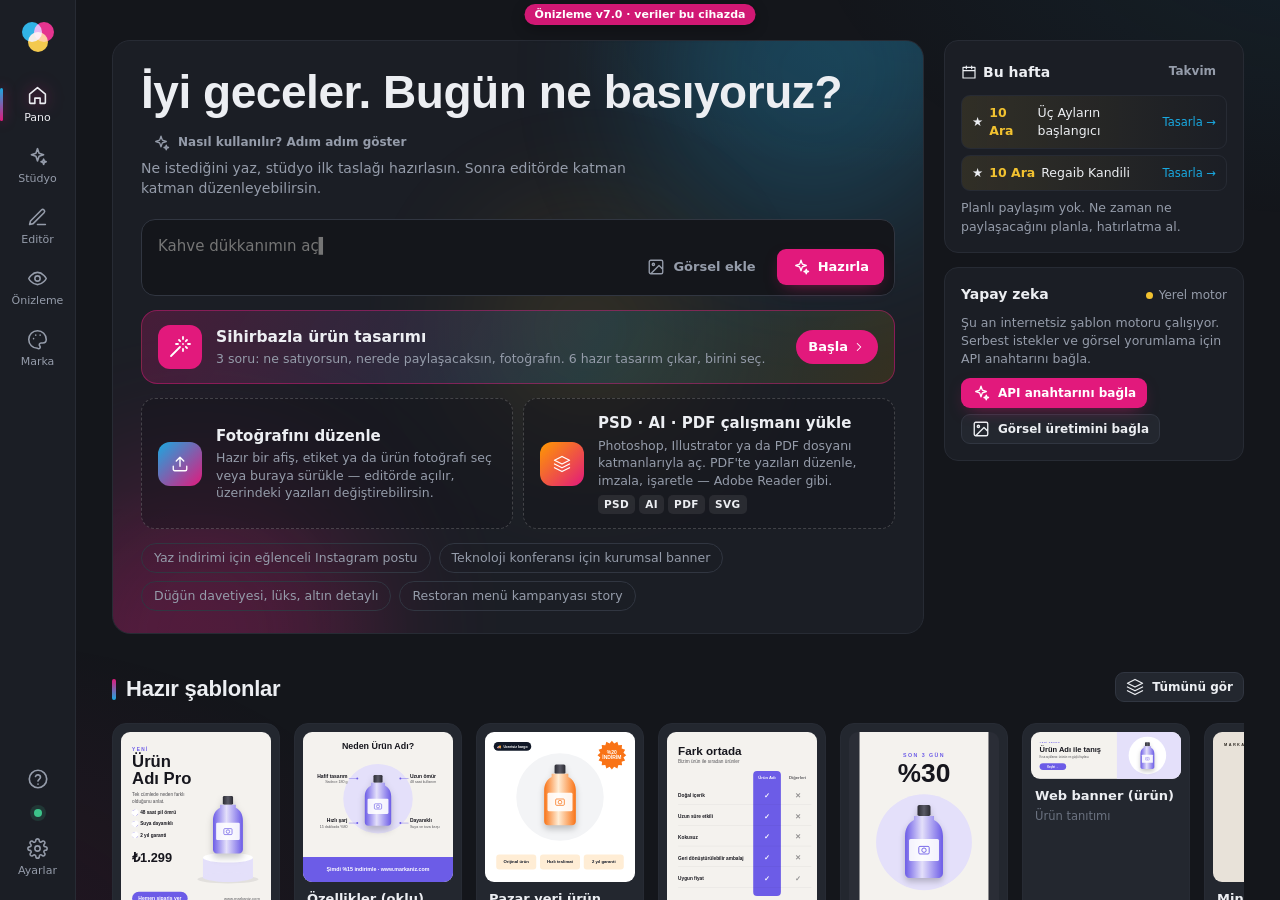
==== commit 8d7316fc: "Telefon önizlemesi v7.0: yazarak hazırla, bağış raporu Co-Authored-By: Claude Opus 5.5 <noreply@anth" ====
--- a/index.html
+++ b/index.html
@@ -10,7 +10,7 @@
   <meta name="apple-mobile-web-app-title" content="Stüdyo">
   <meta name="format-detection" content="telephone=no">
   <link rel="apple-touch-icon" href="icons/icon-180.png">
-  <title>Tasarım Stüdyosu 6.9 · Önizleme</title>
+  <title>Tasarım Stüdyosu 7.0 · Önizleme</title>
   <link rel="icon" href="data:image/svg+xml,%3Csvg xmlns='http://www.w3.org/2000/svg' viewBox='0 0 32 32'%3E%3Ccircle cx='11' cy='13' r='8' fill='%2319A9E1' fill-opacity='.9'/%3E%3Ccircle cx='21' cy='13' r='8' fill='%23E2197C' fill-opacity='.9'/%3E%3Ccircle cx='16' cy='21' r='8' fill='%23F2C230' fill-opacity='.9'/%3E%3C/svg%3E">
   <link rel="stylesheet" href="css/app.css">
 </head>
@@ -38,10 +38,12 @@
  pointer-events:auto;box-shadow:0 4px 14px rgba(0,0,0,.3);white-space:nowrap}
 #tsOnizleme b{font-weight:800}
 </style>
-<script>window.TS_SURUM='6.9';document.addEventListener('DOMContentLoaded',function(){var d=document.createElement('div');d.id='tsOnizleme';
-d.innerHTML='<b>Önizleme v6.9</b> · veriler bu cihazda';d.title='Dokun: gizle';d.onclick=function(){d.remove()};document.body.appendChild(d);
+<script>window.TS_SURUM='7.0';document.addEventListener('DOMContentLoaded',function(){var d=document.createElement('div');d.id='tsOnizleme';
+d.innerHTML='<b>Önizleme v7.0</b> · veriler bu cihazda';d.title='Dokun: gizle';d.onclick=function(){d.remove()};document.body.appendChild(d);
 setTimeout(function(){d.style.transition='opacity .6s';d.style.opacity='0';setTimeout(function(){d.remove()},700)},6000)});</script>
 <script src="js/bulut.js"></script>
+  <script src="js/yerel-motor.js"></script>
+  <script src="js/ortak-depo.js"></script>
   <script src="js/motion.js"></script>
   <script src="js/render.js"></script>
   <script src="js/tools.js"></script>
@@ -65,6 +67,7 @@
   <script src="js/p12-kurban-defter-esitleme.js"></script>
   <script src="js/p13-menu-video-ceviri.js"></script>
   <script src="js/bagis-hedef.js"></script>
+  <script src="js/bagis-rapor.js"></script>
   <script src="js/toplu-gonderim.js"></script>
   <script src="js/ayar-simgeleri.js"></script>
   <script src="js/tooltips.js"></script>
--- a/css/app.css
+++ b/css/app.css
@@ -2308,3 +2308,23 @@
 .tg-li:hover{background:var(--ink-3)}
 .tg-li-t{flex:1;display:flex;flex-direction:column;gap:2px;min-width:0}.tg-li-t small{color:var(--muted);font-size:12px}
 .tg-li-p{font-weight:800;font-size:13px;padding:5px 10px;border-radius:99px;background:var(--ink-3)}.tg-li-p.ok{background:rgba(37,211,102,.18);color:#25D366}
+
+/* ---------- Bağış raporu (v7.0) */
+.br-seg{flex-wrap:wrap;margin-bottom:6px}
+.br-ozel{margin-top:8px}
+.br-ozet{margin-top:14px}
+.br-kart{display:grid;grid-template-columns:repeat(3,1fr);gap:8px;margin-bottom:12px}
+.br-kart div{background:var(--ink-2);border:1px solid var(--line-soft);border-radius:12px;padding:10px 12px}
+.br-kart b{display:block;font-size:20px;font-weight:800;letter-spacing:-.01em}.br-kart small{color:var(--muted);font-size:12px}
+.br-graf{display:flex;align-items:flex-end;height:120px;gap:4px;padding:8px 2px 0;margin-bottom:6px}
+.br-sut{display:flex;flex-direction:column;align-items:center;justify-content:flex-end;height:100%;min-width:0}
+.br-sut i{display:block;width:70%;max-width:34px;border-radius:6px 6px 2px 2px;background:linear-gradient(180deg,#E2197C,#8B3FD9)}
+.br-sut b{font-size:10px;color:var(--muted);margin-bottom:3px;white-space:nowrap}.br-sut small{font-size:10.5px;color:var(--muted);margin-top:4px;white-space:nowrap}
+.br-h{margin:14px 0 6px;font-size:13.5px}
+.br-t{width:100%;border-collapse:collapse;font-size:13px}
+.br-t th{text-align:left;color:var(--muted);font-weight:600;font-size:11.5px;padding:6px 6px;border-bottom:1px solid var(--line)}
+.br-t td{padding:7px 6px;border-bottom:1px solid var(--line-soft);vertical-align:top}
+.br-t td small{display:block;color:var(--muted);font-size:11.5px}
+.br-t th:nth-child(n+2),.br-t td:nth-child(n+2){text-align:right;white-space:nowrap}
+.br-t td:last-child,.br-t th:last-child{text-align:left;white-space:normal}
+.br-son td:last-child,.br-son th:last-child{text-align:right}
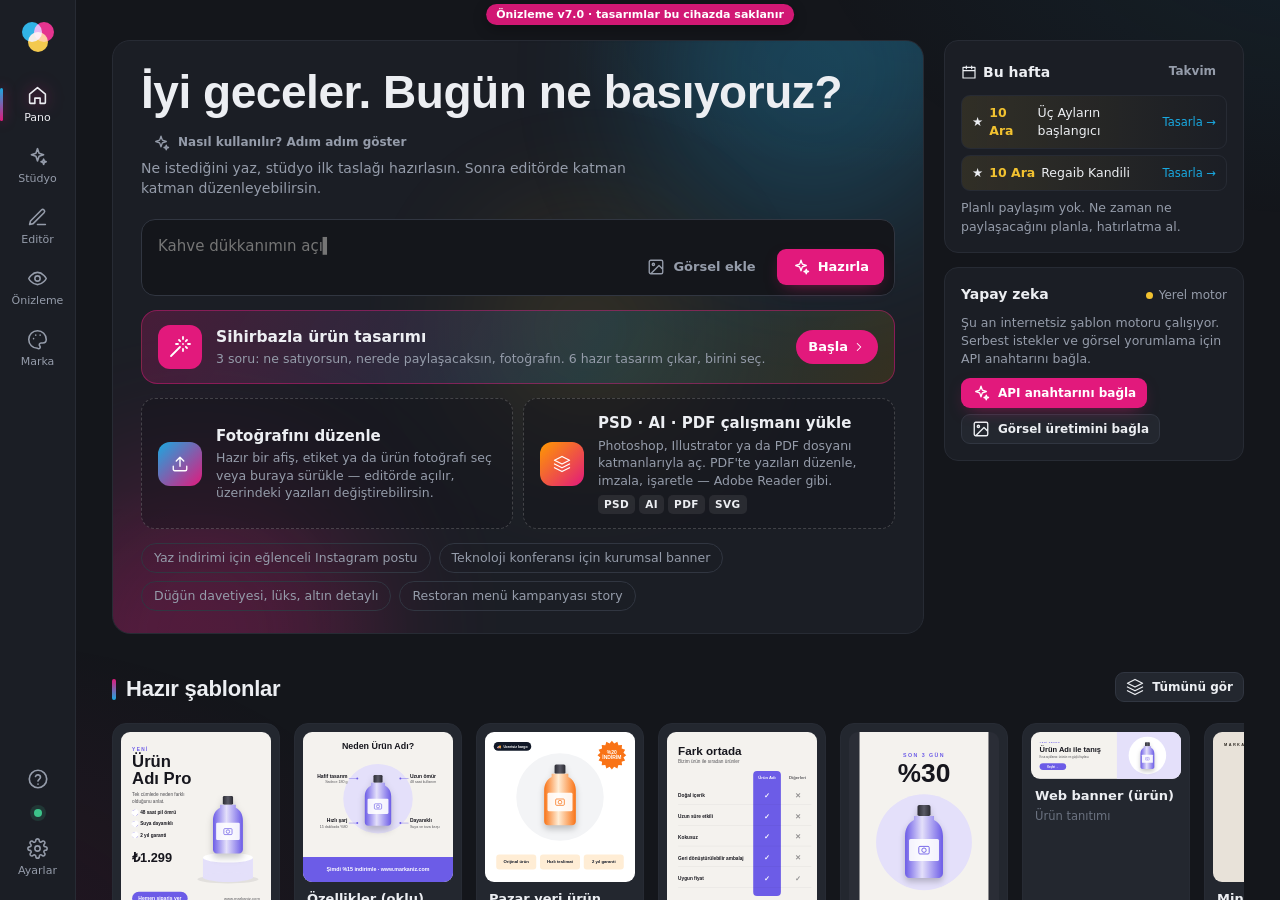
==== commit 3ac54068: "Önizleme: 25b72e3 — elle çalıştırma" ====
--- a/index.html
+++ b/index.html
@@ -39,7 +39,7 @@
 #tsOnizleme b{font-weight:800}
 </style>
 <script>window.TS_SURUM='7.0';document.addEventListener('DOMContentLoaded',function(){var d=document.createElement('div');d.id='tsOnizleme';
-d.innerHTML='<b>Önizleme v7.0</b> · veriler bu cihazda';d.title='Dokun: gizle';d.onclick=function(){d.remove()};document.body.appendChild(d);
+d.innerHTML='<b>Önizleme v7.0</b> · tasarımlar bu cihazda saklanır';d.title='Dokun: gizle';d.onclick=function(){d.remove()};document.body.appendChild(d);
 setTimeout(function(){d.style.transition='opacity .6s';d.style.opacity='0';setTimeout(function(){d.remove()},700)},6000)});</script>
 <script src="js/bulut.js"></script>
   <script src="js/yerel-motor.js"></script>
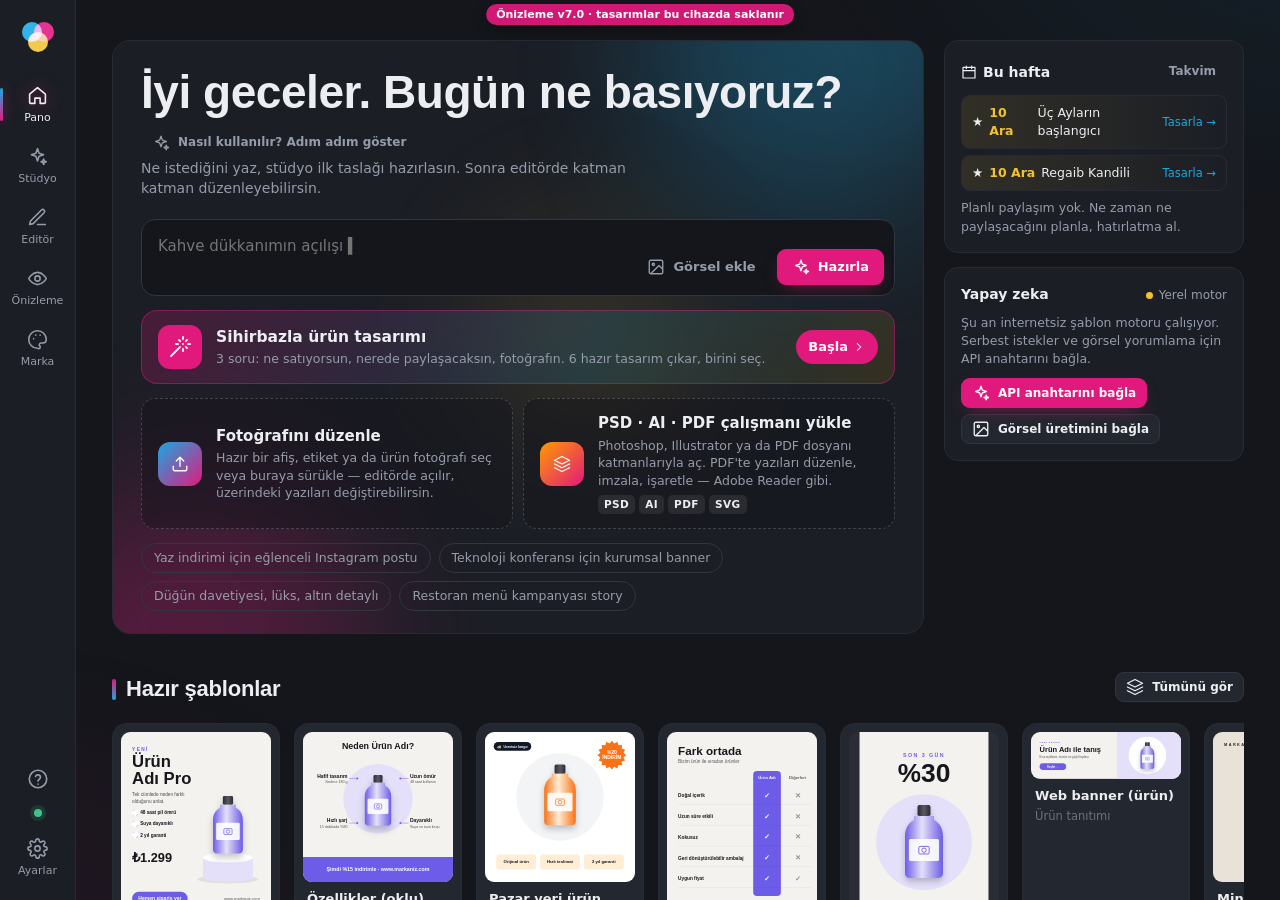
==== commit 456c5137: "Önizleme: 43ca309 — Görsel karşılaştırma testi, yeni sürüm bildirimi, kampanya sayfası" ====
--- a/index.html
+++ b/index.html
@@ -68,6 +68,7 @@
   <script src="js/p13-menu-video-ceviri.js"></script>
   <script src="js/bagis-hedef.js"></script>
   <script src="js/bagis-rapor.js"></script>
+  <script src="js/kampanya.js"></script>
   <script src="js/toplu-gonderim.js"></script>
   <script src="js/ayar-simgeleri.js"></script>
   <script src="js/tooltips.js"></script>
--- a/css/app.css
+++ b/css/app.css
@@ -2328,3 +2328,29 @@
 .br-t th:nth-child(n+2),.br-t td:nth-child(n+2){text-align:right;white-space:nowrap}
 .br-t td:last-child,.br-t th:last-child{text-align:left;white-space:normal}
 .br-son td:last-child,.br-son th:last-child{text-align:right}
+
+/* ---------- Yeni sürüm bildirimi (v7.1) */
+.gn-yeni{margin-top:12px;font-size:13px}.gn-yeni a:not(.btn){color:var(--cyan)}
+.gn-var{padding:12px;border-radius:12px;background:linear-gradient(135deg,rgba(226,25,124,.14),rgba(25,169,225,.12));border:1px solid rgba(226,25,124,.35)}
+.gn-var small{color:var(--muted)}
+.gn-not{margin:6px 0 0;padding-left:18px;font-size:12.5px}.gn-not li{margin:2px 0}
+.gn-bant{position:fixed;z-index:9000;left:50%;transform:translateX(-50%);bottom:calc(env(safe-area-inset-bottom,0px) + 84px);width:min(560px,calc(100vw - 24px));
+ display:flex;align-items:center;gap:10px;padding:10px 10px 10px 12px;border-radius:14px;background:var(--ink-2);border:1px solid rgba(226,25,124,.45);box-shadow:0 12px 40px rgba(0,0,0,.45);animation:gnIn .35s ease}
+@keyframes gnIn{from{opacity:0;transform:translate(-50%,12px)}to{opacity:1;transform:translate(-50%,0)}}
+.gn-bant-ic{display:inline-grid;place-items:center;width:34px;height:34px;border-radius:10px;background:linear-gradient(135deg,#E2197C,#8B3FD9);color:#fff;flex:none}.gn-bant-ic svg{width:17px;height:17px}
+.gn-bant-t{flex:1;min-width:0;display:flex;flex-direction:column}.gn-bant-t small{color:var(--muted);font-size:12px;white-space:nowrap;overflow:hidden;text-overflow:ellipsis}
+.gn-bant-x{background:none;border:0;color:var(--muted);font-size:22px;line-height:1;padding:4px 6px;cursor:pointer}
+@media (min-width:900px){.gn-bant{bottom:24px}}
+
+/* ---------- Kampanya sayfası (v7.1) */
+.kp .kp-ayar{background:var(--ink-2);border:1px solid var(--line-soft);border-radius:12px;padding:10px 12px;margin-bottom:12px}
+.kp .kp-ayar summary{cursor:pointer;font-weight:650;font-size:13.5px}
+.kp .kp-ayar a{color:var(--cyan)}
+.kp .kp-3{grid-template-columns:1fr 1fr 1fr}
+@media (max-width:520px){.kp .kp-3{grid-template-columns:1fr 1fr}}
+.kp .kp-top{margin:6px 0 10px;padding:10px 12px;border-radius:10px;background:var(--ink-2);font-size:13.5px}
+.kp-sonuc{display:flex;gap:14px;align-items:flex-start;margin-top:14px;padding:12px;border-radius:14px;background:linear-gradient(135deg,rgba(24,180,123,.14),rgba(25,169,225,.1));border:1px solid rgba(24,180,123,.4)}
+.kp-qr{width:118px;height:118px;flex:none;background:#fff;border-radius:10px;padding:6px}.kp-qr svg{width:100%;height:100%;display:block}
+.kp-s-t{flex:1;min-width:0;display:flex;flex-direction:column;gap:6px}
+.kp-url{color:var(--cyan);font-size:12.5px;word-break:break-all}
+.kp-s-d{display:flex;gap:6px;flex-wrap:wrap}
